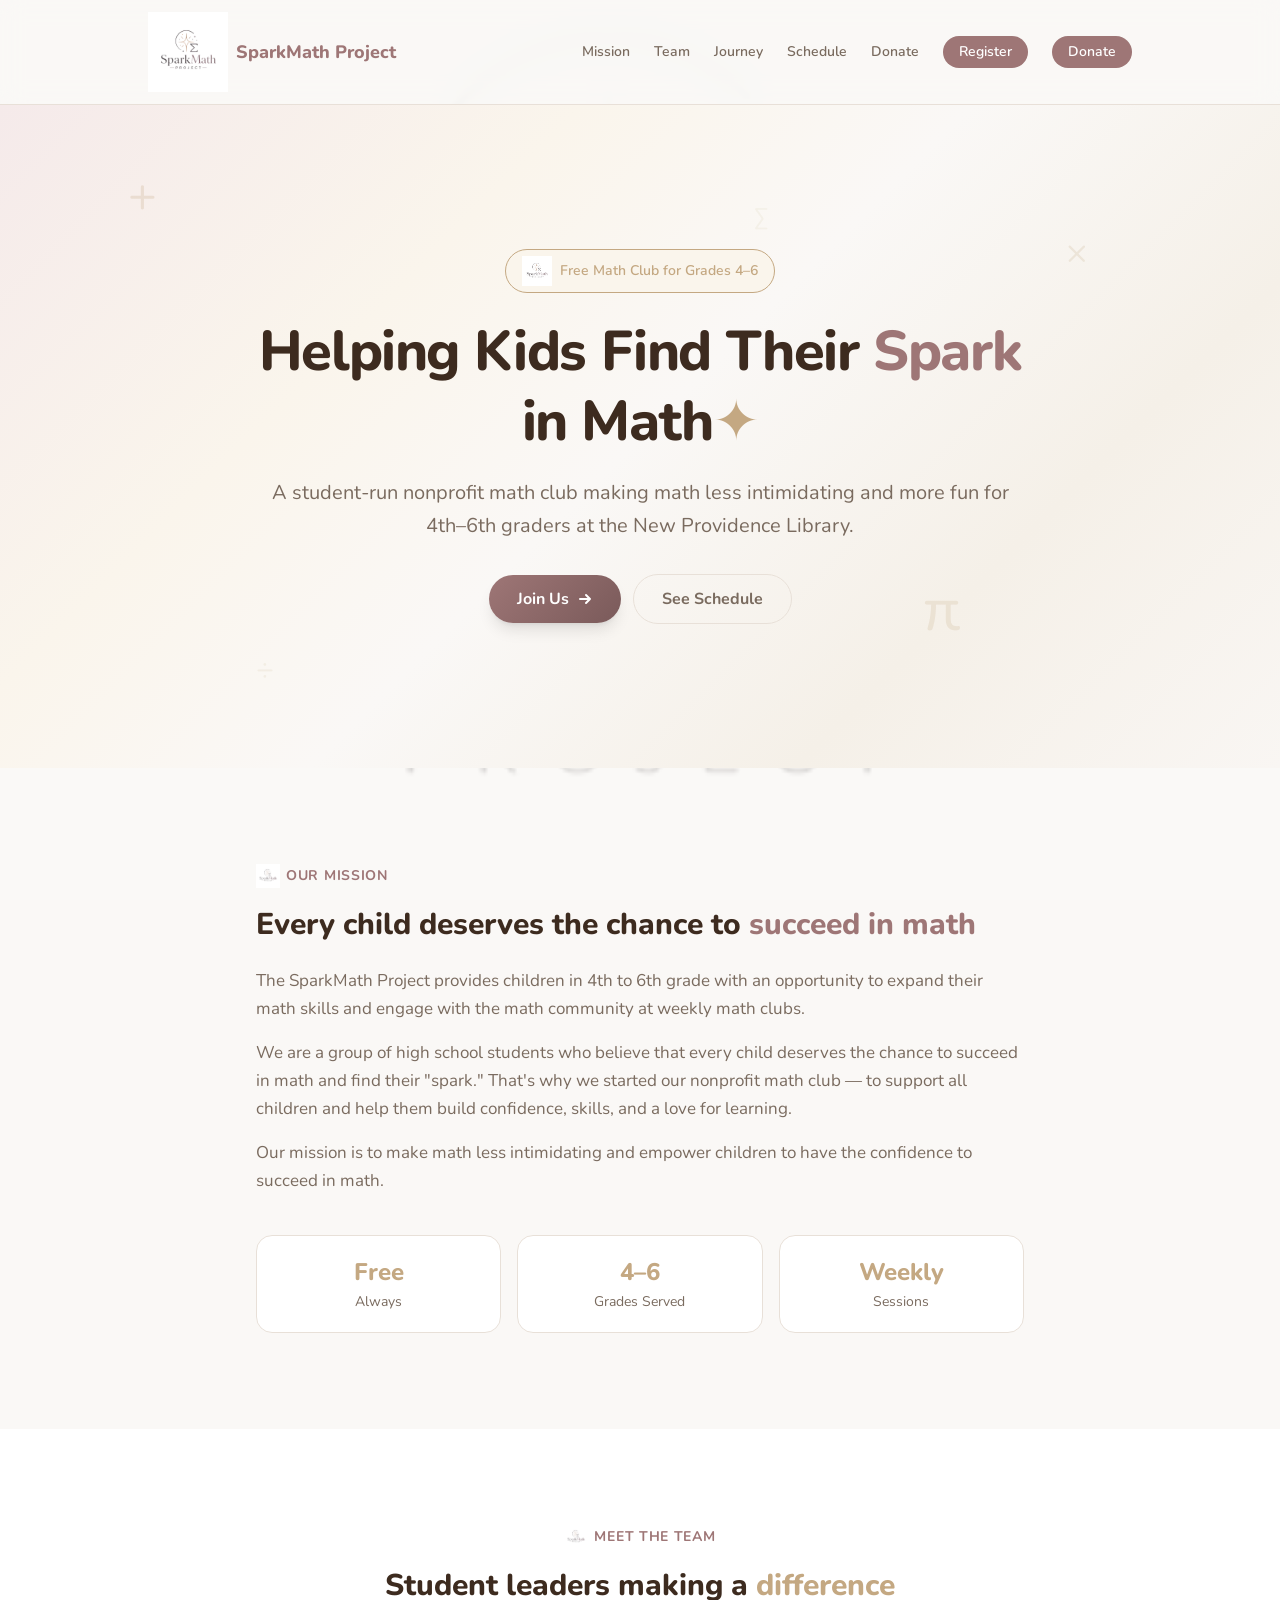
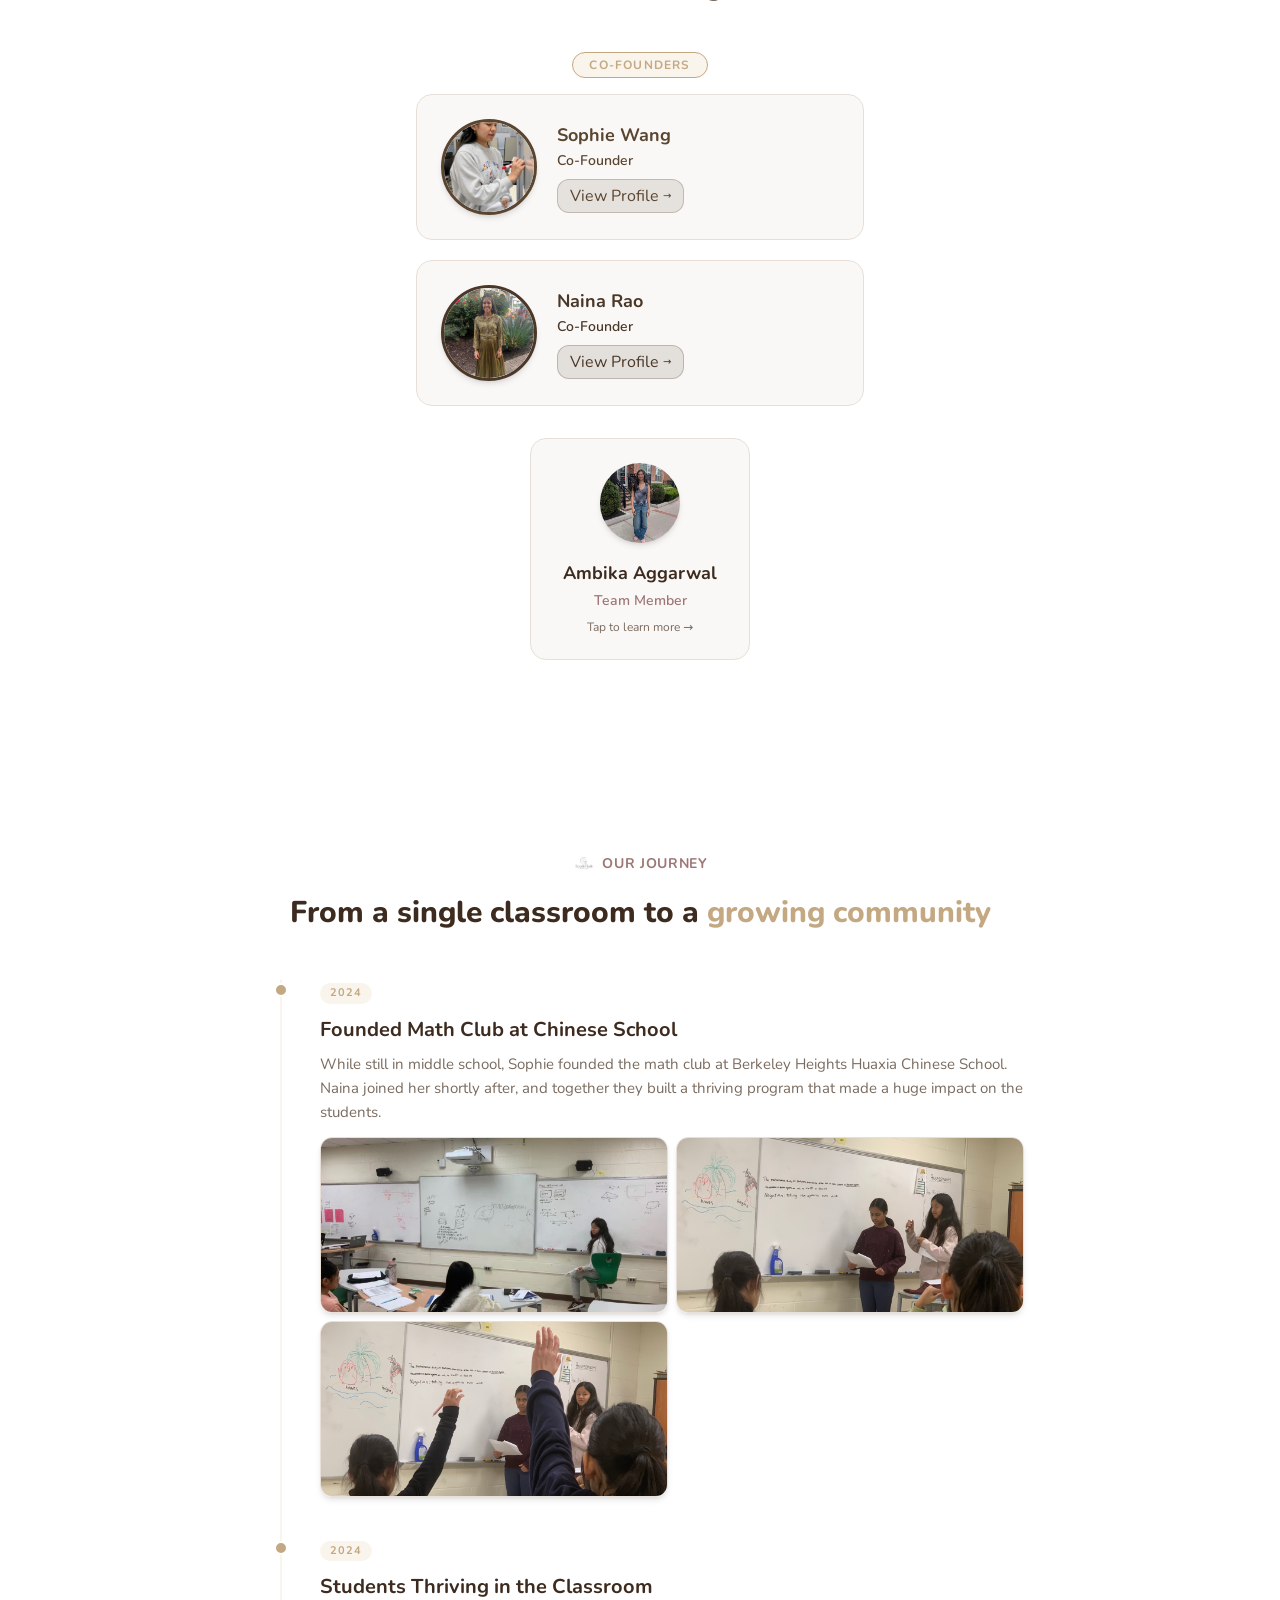
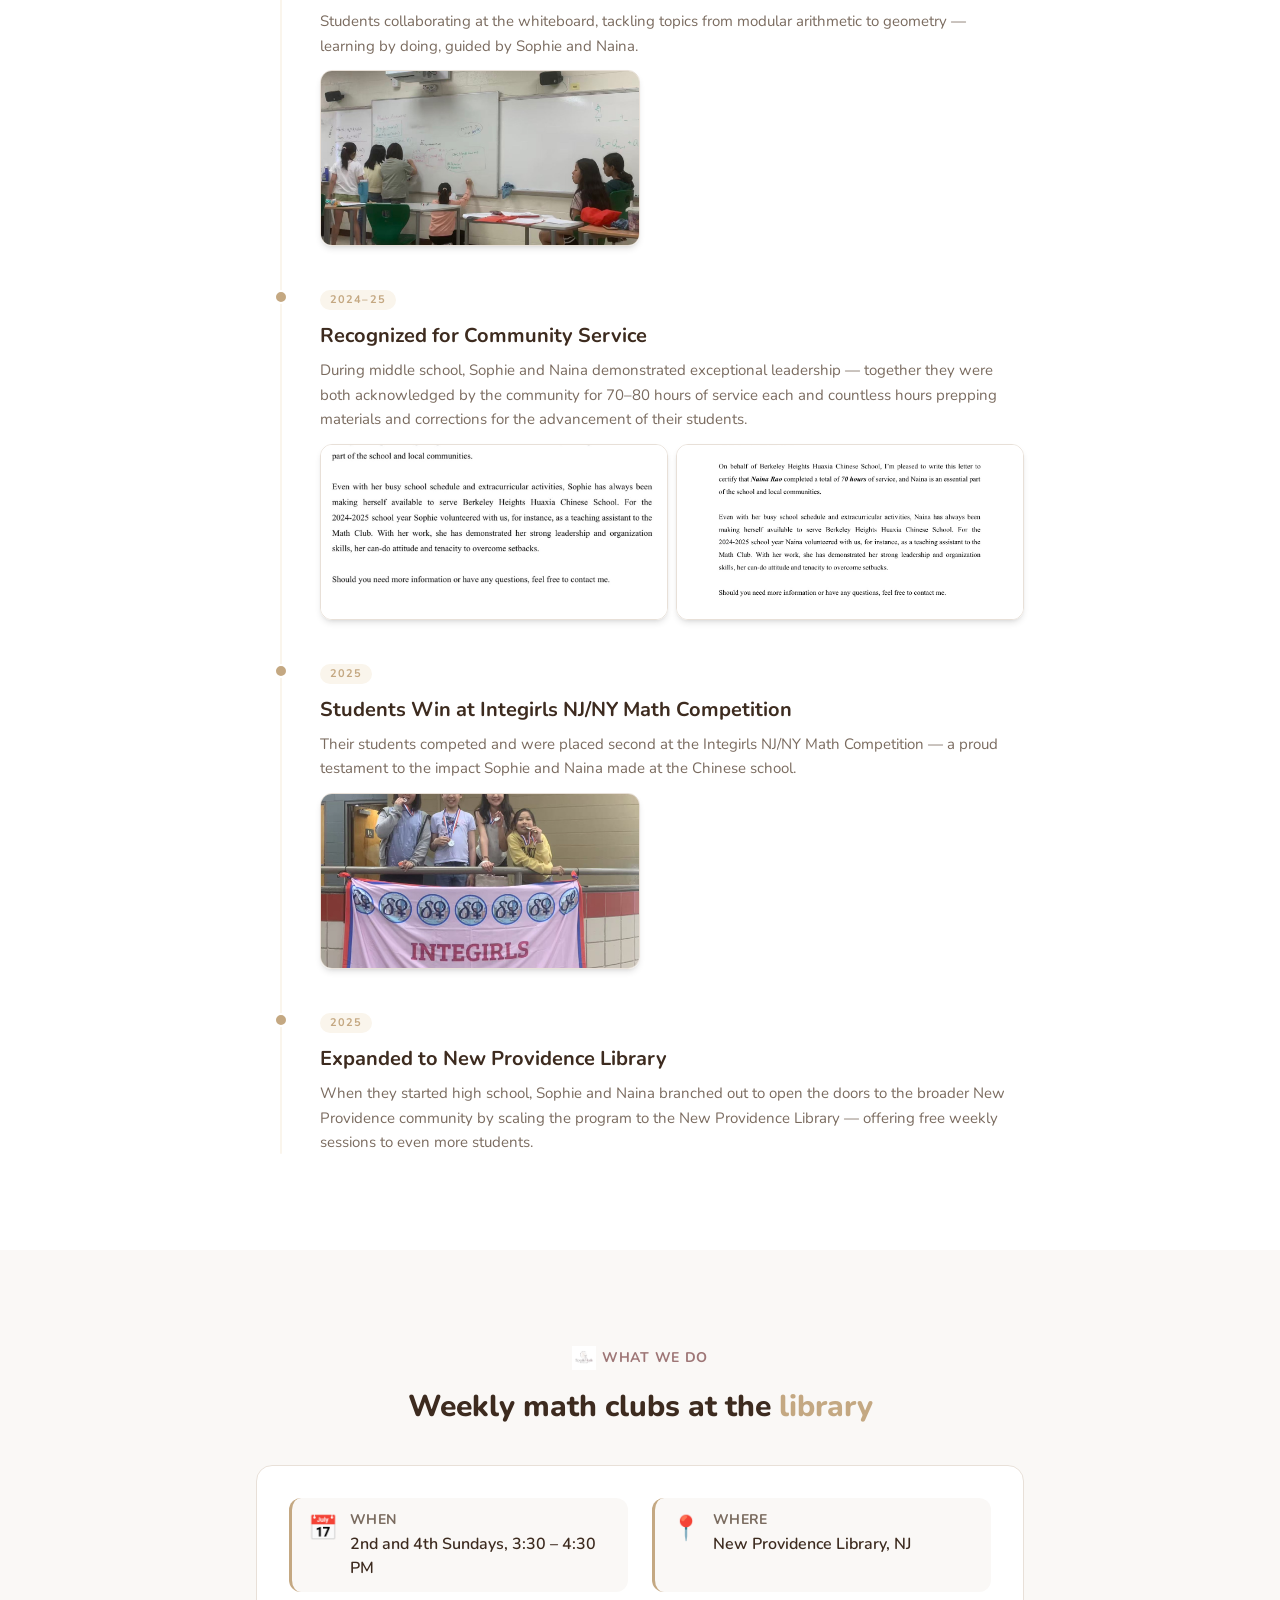
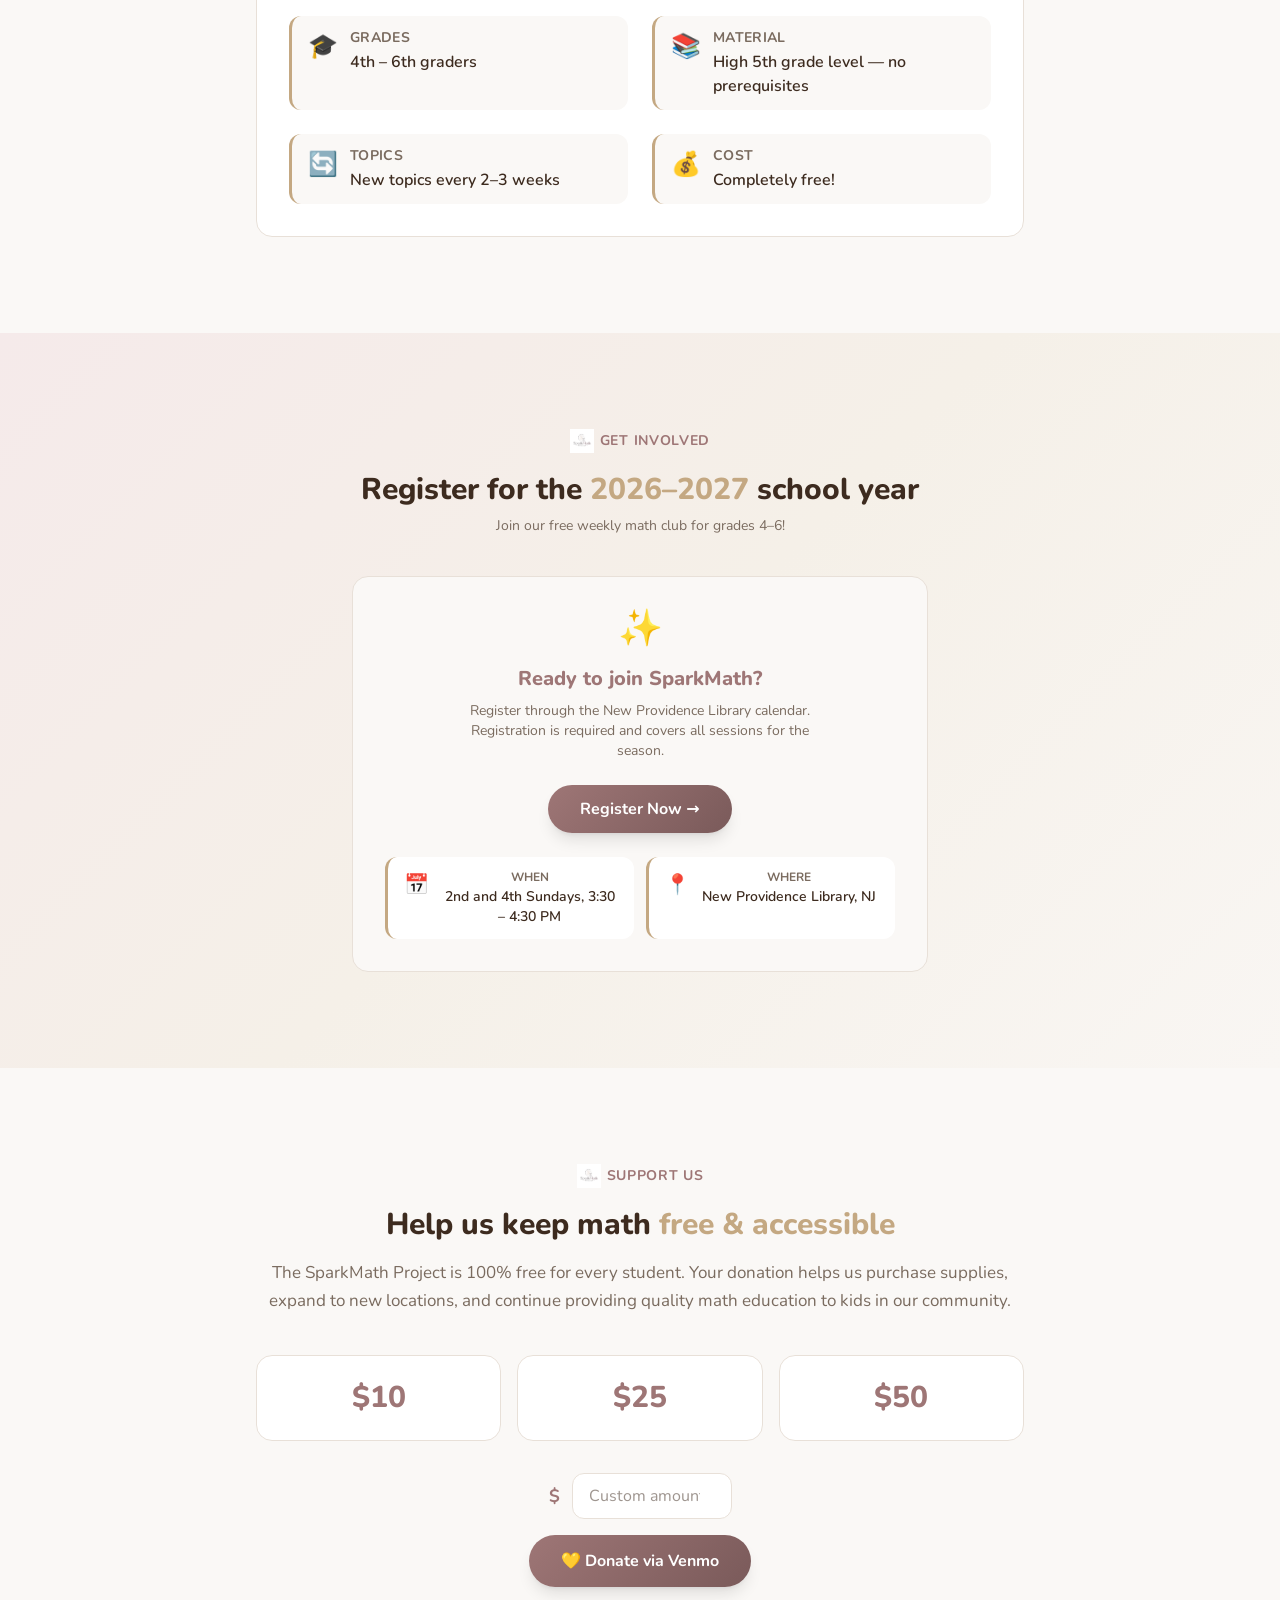
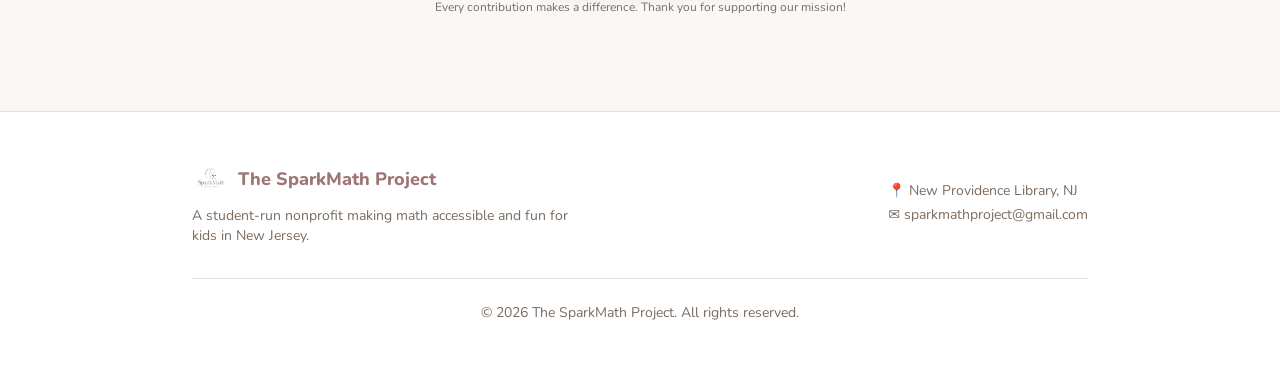
==== index.html @ 6f021503 "Remove chinese-school-classroom.jpg photo" ====
<!doctype html>
<html lang="en">
  <head>
    <meta charset="utf-8" />
    <meta name="viewport" content="width=device-width, initial-scale=1" />
    <meta name="color-scheme" content="light dark" />
    <title>SparkMath Project</title>
    
  <link rel="stylesheet" crossorigin href="./assets/index-d38tg49f.css"><script type="module" crossorigin src="./assets/index-ecbwkzr3.js"></script></head>
  <body>
    <div
      data-generated-space-root=""
      data-generated-space-slug="mathspark-project-website"
    ></div>
    <script>
    (function() {
      function patchSite() {
        // Wait for the donate section to exist (means React has rendered)
        var donateSection = document.getElementById('donate');
        if (!donateSection) return false;

        // 1. Create and insert the registration section before Donate
        var regSection = document.createElement('section');
        regSection.id = 'register';
        regSection.className = 'py-16 sm:py-24 px-5';
        regSection.style.background = 'linear-gradient(135deg, var(--purple-50) 0%, var(--orange-50) 50%, var(--teal-50) 100%)';
        regSection.innerHTML = '' +
          '<div class="max-w-xl mx-auto">' +
            '<div class="text-center mb-10">' +
              '<div class="inline-flex items-center gap-1.5 text-sm font-bold uppercase tracking-wider" style="color:var(--accent)">' +
                '<img src="assets/logo.png" alt="SparkMath logo" width="24" height="24" class="inline-block" style="object-fit:contain" />' +
                ' Get Involved' +
              '</div>' +
              '<h2 class="text-2xl sm:text-3xl font-extrabold mt-3">' +
                'Register for the <span style="color:var(--gold)">2026\u20132027</span> school year' +
              '</h2>' +
              '<p class="text-sm mt-2" style="color:var(--dim)">Join our free weekly math club for grades 4\u20136!</p>' +
            '</div>' +
            '<div class="rounded-2xl p-6 sm:p-8 text-center" style="background:var(--bg);border:1px solid var(--border)">' +
              '<div class="text-4xl mb-4">\u2728</div>' +
              '<h3 class="text-xl font-extrabold" style="color:var(--accent)">Ready to join SparkMath?</h3>' +
              '<p class="text-sm mt-2 mb-6 max-w-sm mx-auto" style="color:var(--dim)">' +
                'Register through the New Providence Library calendar. Registration is required and covers all sessions for the season.' +
              '</p>' +
              '<div class="space-y-3">' +
                '<a href="https://newprovidence.librarycalendar.com/event/teens-teaching-math-club-7201" target="_blank" rel="noopener" ' +
                  'class="inline-flex items-center gap-2 rounded-full px-8 py-3 text-base font-bold text-white shadow-lg transition-transform hover:scale-105" ' +
                  'style="background:linear-gradient(135deg,#9E7676,#7A5A5A)">' +
                  'Register Now \u2192' +
                '</a>' +
              '</div>' +
              '<div class="mt-6 grid sm:grid-cols-2 gap-3 text-left">' +
                '<div class="flex items-start gap-3 rounded-xl px-4 py-3" style="border-left:3px solid var(--gold);background:var(--surface)">' +
                  '<span class="text-xl mt-0.5">\uD83D\uDCC5</span>' +
                  '<div><div class="text-xs font-bold uppercase" style="color:var(--dim)">When</div><div class="text-sm font-semibold mt-0.5">2nd and 4th Sundays, 3:30 \u2013 4:30 PM</div></div>' +
                '</div>' +
                '<div class="flex items-start gap-3 rounded-xl px-4 py-3" style="border-left:3px solid var(--gold);background:var(--surface)">' +
                  '<span class="text-xl mt-0.5">\uD83D\uDCCD</span>' +
                  '<div><div class="text-xs font-bold uppercase" style="color:var(--dim)">Where</div><div class="text-sm font-semibold mt-0.5">New Providence Library, NJ</div></div>' +
                '</div>' +
              '</div>' +
            '</div>' +
          '</div>';
        donateSection.parentNode.insertBefore(regSection, donateSection);

        // 2. Add "Register" link to the nav bar
        var navLinks = document.querySelector('nav .hidden.sm\\:flex');
        if (navLinks) {
          // Find the last donate button and add Register before it
          var links = navLinks.querySelectorAll('a');
          var lastLink = links[links.length - 1];
          var regLink = document.createElement('a');
          regLink.href = '#register';
          regLink.className = 'hover:text-[var(--accent)] transition-colors rounded-full px-4 py-1.5 text-white';
          regLink.style.background = 'var(--accent)';
          regLink.textContent = 'Register';
          navLinks.insertBefore(regLink, lastLink);
        }

        // 3. Fix "New Providence Memorial Library" -> "New Providence Library"
        var walker = document.createTreeWalker(document.body, NodeFilter.SHOW_TEXT);
        while (walker.nextNode()) {
          if (walker.currentNode.nodeValue.indexOf('New Providence Memorial Library') !== -1) {
            walker.currentNode.nodeValue = walker.currentNode.nodeValue.replace(/New Providence Memorial Library/g, 'New Providence Library');
          }
        }

        // 4. Fix contact email in footer
        var footerDivs = document.querySelectorAll('footer div');
        footerDivs.forEach(function(el) {
          if (el.childNodes.length === 1 && el.textContent.indexOf('contact@mathsparkproject.org') !== -1) {
            el.textContent = '\u2709\uFE0F sparkmathproject@gmail.com';
          }
        });

        // 5. Update hero "Support Us" button to "Join Us" linking to register
        var heroLinks = document.querySelectorAll('a[href="#donate"]');
        heroLinks.forEach(function(el) {
          if (el.textContent.trim().indexOf('Support Us') !== -1) {
            el.href = '#register';
            el.innerHTML = 'Join Us <svg width="16" height="16" viewBox="0 0 16 16" fill="none"><path d="M3 8h10M9 4l4 4-4 4" stroke="currentColor" stroke-width="2" stroke-linecap="round" stroke-linejoin="round"/></svg>';
          }
        });

        return true;
      }

      // Poll until React has rendered
      var attempts = 0;
      var timer = setInterval(function() {
        attempts++;
        if (patchSite() || attempts > 60) {
          clearInterval(timer);
        }
      }, 250);
    })();
    </script>
  </body>
</html>
---- assets/index-d38tg49f.css ----
@import "https://fonts.googleapis.com/css2?family=Nunito:wght@400;600;700;800;900&display=swap";/*! tailwindcss v4.0.9 | MIT License | https://tailwindcss.com */@layer theme{:root,:host{--color-white:#fff;--spacing:.25rem;--container-xs:20rem;--container-sm:24rem;--container-md:28rem;--container-xl:36rem;--container-3xl:48rem;--container-4xl:56rem;--container-5xl:64rem;--text-xs:12px;--text-xs--line-height:16px;--text-sm:14px;--text-sm--line-height:20px;--text-base:16px;--text-base--line-height:24px;--text-lg:18px;--text-lg--line-height:28px;--text-xl:20px;--text-xl--line-height:28px;--text-2xl:24px;--text-2xl--line-height:32px;--text-3xl:30px;--text-3xl--line-height:36px;--text-4xl:36px;--text-4xl--line-height:40px;--text-5xl:48px;--text-5xl--line-height:52px;--text-6xl:3.75rem;--text-6xl--line-height:1;--font-weight-semibold:600;--font-weight-bold:700;--font-weight-extrabold:800;--tracking-tight:-.025em;--tracking-wide:.025em;--tracking-wider:.05em;--tracking-widest:.1em;--leading-tight:1.25;--leading-relaxed:1.625;--radius-xl:.75rem;--radius-2xl:1rem;--radius-3xl:1.5rem;--blur-md:12px;--default-transition-duration:.15s;--default-transition-timing-function:cubic-bezier(.4,0,.2,1)}}@layer base{*,:after,:before{box-sizing:border-box;border:0 solid;margin:0;padding:0}::backdrop{box-sizing:border-box;border:0 solid;margin:0;padding:0}::-webkit-file-upload-button{box-sizing:border-box;border:0 solid;margin:0;padding:0}::file-selector-button{box-sizing:border-box;border:0 solid;margin:0;padding:0}html,:host{-webkit-text-size-adjust:100%;tab-size:4;font-feature-settings:initial;font-variation-settings:initial;-webkit-tap-highlight-color:transparent;font-family:ui-sans-serif,system-ui,-apple-system,BlinkMacSystemFont,Segoe UI,Roboto,Noto Sans,Ubuntu,Cantarell,Helvetica Neue,sans-serif,Apple Color Emoji,Segoe UI Emoji,Segoe UI Symbol,Noto Color Emoji;line-height:1.5}hr{color:inherit;border-top-width:1px;height:0}abbr:where([title]){-webkit-text-decoration:underline dotted;text-decoration:underline dotted}h1,h2,h3,h4,h5,h6{font-size:inherit;font-weight:inherit}a{color:inherit;-webkit-text-decoration:inherit;text-decoration:inherit}b,strong{font-weight:bolder}code,kbd,samp,pre{font-feature-settings:initial;font-variation-settings:initial;font-family:ui-monospace,SFMono-Regular,Menlo,Monaco,Consolas,Liberation Mono,Courier New,monospace;font-size:1em}small{font-size:80%}sub,sup{position:relative;vertical-align:baseline;font-size:75%;line-height:0}sub{bottom:-.25em}sup{top:-.5em}table{text-indent:0;border-color:inherit;border-collapse:collapse}:-moz-focusring{outline:auto}progress{vertical-align:baseline}summary{display:list-item}ol,ul,menu{list-style:none}img,svg,video,canvas,audio,iframe,embed,object{display:block;vertical-align:middle}img,video{max-width:100%;height:auto}button,input,select,optgroup,textarea{font:inherit;font-feature-settings:inherit;font-variation-settings:inherit;letter-spacing:inherit;color:inherit;opacity:1;background-color:#0000;border-radius:0}::-webkit-file-upload-button{font:inherit;font-feature-settings:inherit;font-variation-settings:inherit;letter-spacing:inherit;color:inherit;opacity:1;background-color:#0000;border-radius:0}::file-selector-button{font:inherit;font-feature-settings:inherit;font-variation-settings:inherit;letter-spacing:inherit;color:inherit;opacity:1;background-color:#0000;border-radius:0}:where(select:-webkit-any([multiple],[size])) optgroup{font-weight:bolder}:where(select:-moz-any([multiple],[size])) optgroup{font-weight:bolder}:where(select:is([multiple],[size])) optgroup{font-weight:bolder}:where(select:-webkit-any([multiple],[size])) optgroup option{padding-inline-start:20px}:where(select:-moz-any([multiple],[size])) optgroup option{padding-inline-start:20px}:where(select:is([multiple],[size])) optgroup option{padding-inline-start:20px}::-webkit-file-upload-button{margin-inline-end:4px}::file-selector-button{margin-inline-end:4px}::placeholder{opacity:1}@supports ( not (-webkit-appearance: -apple-pay-button)) or (contain-intrinsic-size: 1px){::placeholder{color:color-mix(in oklab,currentcolor 50%,transparent)}}textarea{resize:vertical}::-webkit-search-decoration{-webkit-appearance:none}::-webkit-date-and-time-value{text-align:inherit;min-height:1lh}::-webkit-datetime-edit{display:inline-flex}::-webkit-datetime-edit-fields-wrapper{padding:0}::-webkit-datetime-edit{padding-block-start:0;padding-block-end:0}::-webkit-datetime-edit-year-field{padding-block-start:0;padding-block-end:0}::-webkit-datetime-edit-month-field{padding-block-start:0;padding-block-end:0}::-webkit-datetime-edit-day-field{padding-block-start:0;padding-block-end:0}::-webkit-datetime-edit-hour-field{padding-block-start:0;padding-block-end:0}::-webkit-datetime-edit-minute-field{padding-block-start:0;padding-block-end:0}::-webkit-datetime-edit-second-field{padding-block-start:0;padding-block-end:0}::-webkit-datetime-edit-millisecond-field{padding-block-start:0;padding-block-end:0}::-webkit-datetime-edit-meridiem-field{padding-block-start:0;padding-block-end:0}::-webkit-calendar-picker-indicator{line-height:1}:-moz-ui-invalid{box-shadow:none}button{appearance:button}input:where([type=button],[type=reset],[type=submit]){appearance:button}::-webkit-file-upload-button{appearance:button}::file-selector-button{appearance:button}::-webkit-inner-spin-button{height:auto}::-webkit-outer-spin-button{height:auto}[hidden]:where(:not([hidden=until-found])){display:none!important}}@layer utilities{.visible{visibility:visible}.absolute{position:absolute}.fixed{position:fixed}.relative{position:relative}.static{position:static}.sticky{position:sticky}.inset-0{inset:calc(var(--spacing)*0)}.top-0{top:calc(var(--spacing)*0)}.top-1{top:calc(var(--spacing)*1)}.top-4{top:calc(var(--spacing)*4)}.top-16{top:calc(var(--spacing)*16)}.top-24{top:calc(var(--spacing)*24)}.top-32{top:calc(var(--spacing)*32)}.right-4{right:calc(var(--spacing)*4)}.right-\[15\%\]{right:15%}.right-\[25\%\]{right:25%}.right-\[40\%\]{right:40%}.bottom-0{bottom:calc(var(--spacing)*0)}.bottom-20{bottom:calc(var(--spacing)*20)}.bottom-32{bottom:calc(var(--spacing)*32)}.left-2\.5{left:calc(var(--spacing)*2.5)}.left-4{left:calc(var(--spacing)*4)}.left-\[10\%\]{left:10%}.left-\[20\%\]{left:20%}.-z-10{z-index:calc(10*-1)}.z-10{z-index:10}.z-50{z-index:50}.z-\[100\]{z-index:100}.\!container{width:100%!important}@media (min-width:40rem){.\!container{max-width:40rem!important}}@media (min-width:48rem){.\!container{max-width:48rem!important}}@media (min-width:64rem){.\!container{max-width:64rem!important}}@media (min-width:80rem){.\!container{max-width:80rem!important}}@media (min-width:96rem){.\!container{max-width:96rem!important}}.container{width:100%}@media (min-width:40rem){.container{max-width:40rem}}@media (min-width:48rem){.container{max-width:48rem}}@media (min-width:64rem){.container{max-width:64rem}}@media (min-width:80rem){.container{max-width:80rem}}@media (min-width:96rem){.container{max-width:96rem}}.mx-auto{margin-inline-start:auto;margin-inline-end:auto}.mt-0\.5{margin-top:calc(var(--spacing)*.5)}.mt-1{margin-top:calc(var(--spacing)*1)}.mt-2{margin-top:calc(var(--spacing)*2)}.mt-3{margin-top:calc(var(--spacing)*3)}.mt-4{margin-top:calc(var(--spacing)*4)}.mt-5{margin-top:calc(var(--spacing)*5)}.mt-6{margin-top:calc(var(--spacing)*6)}.mt-8{margin-top:calc(var(--spacing)*8)}.mt-10{margin-top:calc(var(--spacing)*10)}.mb-1\.5{margin-bottom:calc(var(--spacing)*1.5)}.mb-2{margin-bottom:calc(var(--spacing)*2)}.mb-4{margin-bottom:calc(var(--spacing)*4)}.mb-6{margin-bottom:calc(var(--spacing)*6)}.mb-8{margin-bottom:calc(var(--spacing)*8)}.mb-10{margin-bottom:calc(var(--spacing)*10)}.mb-12{margin-bottom:calc(var(--spacing)*12)}.block{display:block}.flex{display:flex}.grid{display:grid}.hidden{display:none}.inline{display:inline}.inline-block{display:inline-block}.inline-flex{display:inline-flex}.table{display:table}.h-3\.5{height:calc(var(--spacing)*3.5)}.h-4{height:calc(var(--spacing)*4)}.h-8{height:calc(var(--spacing)*8)}.h-10{height:calc(var(--spacing)*10)}.h-20{height:calc(var(--spacing)*20)}.h-32{height:calc(var(--spacing)*32)}.h-36{height:calc(var(--spacing)*36)}.max-h-\[85vh\]{max-height:85vh}.min-h-screen{min-height:100vh}.w-0\.5{width:calc(var(--spacing)*.5)}.w-3\.5{width:calc(var(--spacing)*3.5)}.w-4{width:calc(var(--spacing)*4)}.w-8{width:calc(var(--spacing)*8)}.w-10{width:calc(var(--spacing)*10)}.w-20{width:calc(var(--spacing)*20)}.w-32{width:calc(var(--spacing)*32)}.w-40{width:calc(var(--spacing)*40)}.w-full{width:100%}.max-w-3xl{max-width:var(--container-3xl)}.max-w-4xl{max-width:var(--container-4xl)}.max-w-5xl{max-width:var(--container-5xl)}.max-w-\[220px\]{max-width:220px}.max-w-full{max-width:100%}.max-w-md{max-width:var(--container-md)}.max-w-sm{max-width:var(--container-sm)}.max-w-xl{max-width:var(--container-xl)}.max-w-xs{max-width:var(--container-xs)}.min-w-0{min-width:calc(var(--spacing)*0)}.flex-shrink-0,.shrink-0{flex-shrink:0}.transform{transform:var(--tw-rotate-x)var(--tw-rotate-y)var(--tw-rotate-z)var(--tw-skew-x)var(--tw-skew-y)}.cursor-pointer{cursor:pointer}.resize{resize:both}.grid-cols-1{grid-template-columns:repeat(1,minmax(0,1fr))}.grid-cols-2{grid-template-columns:repeat(2,minmax(0,1fr))}.grid-cols-3{grid-template-columns:repeat(3,minmax(0,1fr))}.flex-col{flex-direction:column}.items-center{align-items: center}.items-start{align-items: flex-start}.justify-between{justify-content:space-between}.justify-center{justify-content:center}.gap-1{gap:calc(var(--spacing)*1)}.gap-1\.5{gap:calc(var(--spacing)*1.5)}.gap-2{gap:calc(var(--spacing)*2)}.gap-3{gap:calc(var(--spacing)*3)}.gap-4{gap:calc(var(--spacing)*4)}.gap-6{gap:calc(var(--spacing)*6)}:where(.space-y-1>:not(:last-child)){--tw-space-y-reverse:0;margin-block-start:calc(calc(var(--spacing)*1)*var(--tw-space-y-reverse));margin-block-end:calc(calc(var(--spacing)*1)*calc(1 - var(--tw-space-y-reverse)))}:where(.space-y-2>:not(:last-child)){--tw-space-y-reverse:0;margin-block-start:calc(calc(var(--spacing)*2)*var(--tw-space-y-reverse));margin-block-end:calc(calc(var(--spacing)*2)*calc(1 - var(--tw-space-y-reverse)))}:where(.space-y-3>:not(:last-child)){--tw-space-y-reverse:0;margin-block-start:calc(calc(var(--spacing)*3)*var(--tw-space-y-reverse));margin-block-end:calc(calc(var(--spacing)*3)*calc(1 - var(--tw-space-y-reverse)))}:where(.space-y-4>:not(:last-child)){--tw-space-y-reverse:0;margin-block-start:calc(calc(var(--spacing)*4)*var(--tw-space-y-reverse));margin-block-end:calc(calc(var(--spacing)*4)*calc(1 - var(--tw-space-y-reverse)))}:where(.space-y-5>:not(:last-child)){--tw-space-y-reverse:0;margin-block-start:calc(calc(var(--spacing)*5)*var(--tw-space-y-reverse));margin-block-end:calc(calc(var(--spacing)*5)*calc(1 - var(--tw-space-y-reverse)))}:where(.space-y-8>:not(:last-child)){--tw-space-y-reverse:0;margin-block-start:calc(calc(var(--spacing)*8)*var(--tw-space-y-reverse));margin-block-end:calc(calc(var(--spacing)*8)*calc(1 - var(--tw-space-y-reverse)))}.overflow-hidden{overflow:hidden}.overflow-y-auto{overflow-y:auto}.rounded-2xl{border-radius:var(--radius-2xl)}.rounded-3xl{border-radius:var(--radius-3xl)}.rounded-full{border-radius:3.40282e38px}.rounded-xl{border-radius:var(--radius-xl)}.border{border-style:var(--tw-border-style);border-width:1px}.border-2{border-style:var(--tw-border-style);border-width:2px}.border-t{border-top-style:var(--tw-border-style);border-top-width:1px}.border-b{border-bottom-style:var(--tw-border-style);border-bottom-width:1px}.border-\[var\(--border\)\]{border-color:var(--border)}.object-cover{object-fit:cover}.p-4{padding:calc(var(--spacing)*4)}.p-5{padding:calc(var(--spacing)*5)}.p-6{padding:calc(var(--spacing)*6)}.p-8{padding:calc(var(--spacing)*8)}.px-2\.5{padding-inline:calc(var(--spacing)*2.5)}.px-3{padding-inline:calc(var(--spacing)*3)}.px-4{padding-inline:calc(var(--spacing)*4)}.px-5{padding-inline:calc(var(--spacing)*5)}.px-6{padding-inline:calc(var(--spacing)*6)}.px-7{padding-inline:calc(var(--spacing)*7)}.px-8{padding-inline:calc(var(--spacing)*8)}.py-0\.5{padding-block:calc(var(--spacing)*.5)}.py-1{padding-block:calc(var(--spacing)*1)}.py-1\.5{padding-block:calc(var(--spacing)*1.5)}.py-2\.5{padding-block:calc(var(--spacing)*2.5)}.py-3{padding-block:calc(var(--spacing)*3)}.py-3\.5{padding-block:calc(var(--spacing)*3.5)}.py-5{padding-block:calc(var(--spacing)*5)}.py-12{padding-block:calc(var(--spacing)*12)}.py-16{padding-block:calc(var(--spacing)*16)}.py-20{padding-block:calc(var(--spacing)*20)}.pt-6{padding-top:calc(var(--spacing)*6)}.pl-12{padding-left:calc(var(--spacing)*12)}.text-center{text-align:center}.text-2xl{font-size:var(--text-2xl);line-height:var(--tw-leading,var(--text-2xl--line-height))}.text-3xl{font-size:var(--text-3xl);line-height:var(--tw-leading,var(--text-3xl--line-height))}.text-4xl{font-size:var(--text-4xl);line-height:var(--tw-leading,var(--text-4xl--line-height))}.text-5xl{font-size:var(--text-5xl);line-height:var(--tw-leading,var(--text-5xl--line-height))}.text-6xl{font-size:var(--text-6xl);line-height:var(--tw-leading,var(--text-6xl--line-height))}.text-base{font-size:var(--text-base);line-height:var(--tw-leading,var(--text-base--line-height))}.text-lg{font-size:var(--text-lg);line-height:var(--tw-leading,var(--text-lg--line-height))}.text-sm{font-size:var(--text-sm);line-height:var(--tw-leading,var(--text-sm--line-height))}.text-xl{font-size:var(--text-xl);line-height:var(--tw-leading,var(--text-xl--line-height))}.text-xs{font-size:var(--text-xs);line-height:var(--tw-leading,var(--text-xs--line-height))}.text-\[10px\]{font-size:10px}.text-\[11px\]{font-size:11px}.text-\[15px\]{font-size:15px}.text-\[17px\]{font-size:17px}.leading-7{--tw-leading:calc(var(--spacing)*7);line-height:calc(var(--spacing)*7)}.leading-relaxed{--tw-leading:var(--leading-relaxed);line-height:var(--leading-relaxed)}.leading-tight{--tw-leading:var(--leading-tight);line-height:var(--leading-tight)}.font-bold{--tw-font-weight:var(--font-weight-bold);font-weight:var(--font-weight-bold)}.font-extrabold{--tw-font-weight:var(--font-weight-extrabold);font-weight:var(--font-weight-extrabold)}.font-semibold{--tw-font-weight:var(--font-weight-semibold);font-weight:var(--font-weight-semibold)}.tracking-tight{--tw-tracking:var(--tracking-tight);letter-spacing:var(--tracking-tight)}.tracking-wide{--tw-tracking:var(--tracking-wide);letter-spacing:var(--tracking-wide)}.tracking-wider{--tw-tracking:var(--tracking-wider);letter-spacing:var(--tracking-wider)}.tracking-widest{--tw-tracking:var(--tracking-widest);letter-spacing:var(--tracking-widest)}.text-white{color:var(--color-white)}.lowercase{text-transform:lowercase}.uppercase{text-transform:uppercase}.no-underline{text-decoration-line:none}.accent-\[\#9E7676\]{accent-color:#9e7676}.opacity-15{opacity:.15}.opacity-20{opacity:.2}.opacity-25{opacity:.25}.shadow-2xl{--tw-shadow:0 25px 50px -12px var(--tw-shadow-color,#00000040);box-shadow:var(--tw-inset-shadow),var(--tw-inset-ring-shadow),var(--tw-ring-offset-shadow),var(--tw-ring-shadow),var(--tw-shadow)}.shadow-lg{--tw-shadow:0 10px 15px -3px var(--tw-shadow-color,#0000001a),0 4px 6px -4px var(--tw-shadow-color,#0000001a);box-shadow:var(--tw-inset-shadow),var(--tw-inset-ring-shadow),var(--tw-ring-offset-shadow),var(--tw-ring-shadow),var(--tw-shadow)}.shadow-md{--tw-shadow:0 4px 6px -1px var(--tw-shadow-color,#0000001a),0 2px 4px -2px var(--tw-shadow-color,#0000001a);box-shadow:var(--tw-inset-shadow),var(--tw-inset-ring-shadow),var(--tw-ring-offset-shadow),var(--tw-ring-shadow),var(--tw-shadow)}.outline{outline-style:var(--tw-outline-style);outline-width:1px}.blur{--tw-blur:blur(8px);filter:var(--tw-blur,)var(--tw-brightness,)var(--tw-contrast,)var(--tw-grayscale,)var(--tw-hue-rotate,)var(--tw-invert,)var(--tw-saturate,)var(--tw-sepia,)var(--tw-drop-shadow,)}.filter{filter:var(--tw-blur,)var(--tw-brightness,)var(--tw-contrast,)var(--tw-grayscale,)var(--tw-hue-rotate,)var(--tw-invert,)var(--tw-saturate,)var(--tw-sepia,)var(--tw-drop-shadow,)}.backdrop-blur-md{--tw-backdrop-blur:blur(var(--blur-md));-webkit-backdrop-filter:var(--tw-backdrop-blur,)var(--tw-backdrop-brightness,)var(--tw-backdrop-contrast,)var(--tw-backdrop-grayscale,)var(--tw-backdrop-hue-rotate,)var(--tw-backdrop-invert,)var(--tw-backdrop-opacity,)var(--tw-backdrop-saturate,)var(--tw-backdrop-sepia,);backdrop-filter:var(--tw-backdrop-blur,)var(--tw-backdrop-brightness,)var(--tw-backdrop-contrast,)var(--tw-backdrop-grayscale,)var(--tw-backdrop-hue-rotate,)var(--tw-backdrop-invert,)var(--tw-backdrop-opacity,)var(--tw-backdrop-saturate,)var(--tw-backdrop-sepia,)}.transition{transition-property:color,background-color,border-color,outline-color,text-decoration-color,fill,stroke,--tw-gradient-from,--tw-gradient-via,--tw-gradient-to,opacity,box-shadow,transform,translate,scale,rotate,filter,-webkit-backdrop-filter,backdrop-filter;transition-timing-function:var(--tw-ease,var(--default-transition-timing-function));transition-duration:var(--tw-duration,var(--default-transition-duration))}.transition-all{transition-property:all;transition-timing-function:var(--tw-ease,var(--default-transition-timing-function));transition-duration:var(--tw-duration,var(--default-transition-duration))}.transition-colors{transition-property:color,background-color,border-color,outline-color,text-decoration-color,fill,stroke,--tw-gradient-from,--tw-gradient-via,--tw-gradient-to;transition-timing-function:var(--tw-ease,var(--default-transition-timing-function));transition-duration:var(--tw-duration,var(--default-transition-duration))}.transition-transform{transition-property:transform,translate,scale,rotate;transition-timing-function:var(--tw-ease,var(--default-transition-timing-function));transition-duration:var(--tw-duration,var(--default-transition-duration))}.delay-100{transition-delay:.1s}.delay-200{transition-delay:.2s}.delay-300{transition-delay:.3s}.outline-none{--tw-outline-style:none;outline-style:none}@media (hover:hover){.hover\:scale-105:hover{--tw-scale-x:105%;--tw-scale-y:105%;--tw-scale-z:105%;scale:var(--tw-scale-x)var(--tw-scale-y)}}@media (hover:hover){.hover\:scale-\[1\.02\]:hover{scale:1.02}}@media (hover:hover){.hover\:scale-\[1\.03\]:hover{scale:1.03}}@media (hover:hover){.hover\:border-\[var\(--gold\)\]:hover{border-color:var(--gold)}}@media (hover:hover){.hover\:text-\[var\(--accent\)\]:hover{color:var(--accent)}}@media (hover:hover){.hover\:text-\[var\(--gold\)\]:hover{color:var(--gold)}}@media (hover:hover){.hover\:shadow-lg:hover{--tw-shadow:0 10px 15px -3px var(--tw-shadow-color,#0000001a),0 4px 6px -4px var(--tw-shadow-color,#0000001a);box-shadow:var(--tw-inset-shadow),var(--tw-inset-ring-shadow),var(--tw-ring-offset-shadow),var(--tw-ring-shadow),var(--tw-shadow)}}.focus\:ring-2:focus{--tw-ring-shadow:var(--tw-ring-inset,)0 0 0 calc(2px + var(--tw-ring-offset-width))var(--tw-ring-color,currentColor);box-shadow:var(--tw-inset-shadow),var(--tw-inset-ring-shadow),var(--tw-ring-offset-shadow),var(--tw-ring-shadow),var(--tw-shadow)}.disabled\:opacity-60:disabled{opacity:.6}@media (hover:hover){.disabled\:hover\:scale-100:disabled:hover{--tw-scale-x:100%;--tw-scale-y:100%;--tw-scale-z:100%;scale:var(--tw-scale-x)var(--tw-scale-y)}}@media (min-width:40rem){.sm\:left-4\.5{left:calc(var(--spacing)*4.5)}}@media (min-width:40rem){.sm\:left-6{left:calc(var(--spacing)*6)}}@media (min-width:40rem){.sm\:flex{display:flex}}@media (min-width:40rem){.sm\:h-24{height:calc(var(--spacing)*24)}}@media (min-width:40rem){.sm\:h-44{height:calc(var(--spacing)*44)}}@media (min-width:40rem){.sm\:w-24{width:calc(var(--spacing)*24)}}@media (min-width:40rem){.sm\:grid-cols-2{grid-template-columns:repeat(2,minmax(0,1fr))}}@media (min-width:40rem){.sm\:grid-cols-3{grid-template-columns:repeat(3,minmax(0,1fr))}}@media (min-width:40rem){.sm\:flex-row{flex-direction:row}}@media (min-width:40rem){.sm\:items-center{align-items: center}}@media (min-width:40rem){.sm\:gap-5{gap:calc(var(--spacing)*5)}}@media (min-width:40rem){.sm\:gap-6{gap:calc(var(--spacing)*6)}}@media (min-width:40rem){:where(.sm\:space-y-10>:not(:last-child)){--tw-space-y-reverse:0;margin-block-start:calc(calc(var(--spacing)*10)*var(--tw-space-y-reverse));margin-block-end:calc(calc(var(--spacing)*10)*calc(1 - var(--tw-space-y-reverse)))}}@media (min-width:40rem){.sm\:p-6{padding:calc(var(--spacing)*6)}}@media (min-width:40rem){.sm\:p-8{padding:calc(var(--spacing)*8)}}@media (min-width:40rem){.sm\:py-24{padding-block:calc(var(--spacing)*24)}}@media (min-width:40rem){.sm\:py-28{padding-block:calc(var(--spacing)*28)}}@media (min-width:40rem){.sm\:pl-16{padding-left:calc(var(--spacing)*16)}}@media (min-width:40rem){.sm\:text-2xl{font-size:var(--text-2xl);line-height:var(--tw-leading,var(--text-2xl--line-height))}}@media (min-width:40rem){.sm\:text-3xl{font-size:var(--text-3xl);line-height:var(--tw-leading,var(--text-3xl--line-height))}}@media (min-width:40rem){.sm\:text-5xl{font-size:var(--text-5xl);line-height:var(--tw-leading,var(--text-5xl--line-height))}}@media (min-width:40rem){.sm\:text-lg{font-size:var(--text-lg);line-height:var(--tw-leading,var(--text-lg--line-height))}}@media (min-width:40rem){.sm\:text-sm{font-size:var(--text-sm);line-height:var(--tw-leading,var(--text-sm--line-height))}}@media (min-width:40rem){.sm\:text-xl{font-size:var(--text-xl);line-height:var(--tw-leading,var(--text-xl--line-height))}}@media (min-width:40rem){.sm\:text-\[15px\]{font-size:15px}}@media (min-width:48rem){.md\:py-36{padding-block:calc(var(--spacing)*36)}}@media (min-width:48rem){.md\:text-\[56px\]{font-size:56px}}}:root{--buncss-light:initial;--buncss-dark: ;color-scheme:light dark;--bg:#faf8f6;--surface:#fff;--text:#3d2b1f;--dim:#7a6b5f;--accent:#9e7676;--accent-light:#c4a4a4;--gold:#c4a882;--gold-light:#d4c9a8;--orange:#c4a882;--teal:#4a3728;--border:#e8e0d8;--radius:12px;--purple-50:#f5eaea;--purple-100:#ebd8d8;--gold-50:#faf5ec;--orange-50:#f5f0e8;--teal-50:#f9f6f3}@media (prefers-color-scheme:dark){:root{--buncss-light: ;--buncss-dark:initial;--bg:#1a1410;--surface:#2a211a;--text:#f5eaea;--dim:#b0a498;--accent:#c4a4a4;--accent-light:#d4baba;--gold:#d4be9a;--gold-light:#e0d0b0;--orange:#d4be9a;--teal:#c4a882;--border:#3d2b1f;--purple-50:#2a211a;--purple-100:#3a2e24;--gold-50:#2a2418;--orange-50:#1a1510;--teal-50:#1a1712}}html{scroll-behavior:smooth}html,body{background:var(--bg);color:var(--text);margin:0;padding:0;font-family:Nunito,system-ui,-apple-system,BlinkMacSystemFont,Segoe UI,Roboto,Noto Sans,Ubuntu,Cantarell,Helvetica Neue,sans-serif}input,button{font:inherit;color:inherit;background:var(--surface);border:1px solid var(--border);border-radius:var(--radius)}button{cursor:pointer}button:disabled{opacity:.5;cursor:not-allowed}@keyframes float{0%,to{transform:translateY(0)rotate(0)}50%{transform:translateY(-12px)rotate(5deg)}}@keyframes float-slow{0%,to{transform:translateY(0)rotate(0)}50%{transform:translateY(-8px)rotate(-3deg)}}@keyframes sparkle{0%,to{opacity:.3;transform:scale(.8)}50%{opacity:1;transform:scale(1.2)}}@keyframes fade-up{0%{opacity:0;transform:translateY(24px)}to{opacity:1;transform:translateY(0)}}.animate-float{animation:float 6s ease-in-out infinite}.animate-float-slow{animation:float-slow 8s ease-in-out infinite}.animate-sparkle{animation:sparkle 3s ease-in-out infinite}.animate-fade-up{animation:fade-up .6s ease-out both}.delay-100{animation-delay:.1s}.delay-200{animation-delay:.2s}.delay-300{animation-delay:.3s}.delay-400{animation-delay:.4s}@property --tw-rotate-x{syntax:"*";inherits:false;initial-value:rotateX(0)}@property --tw-rotate-y{syntax:"*";inherits:false;initial-value:rotateY(0)}@property --tw-rotate-z{syntax:"*";inherits:false;initial-value:rotateZ(0)}@property --tw-skew-x{syntax:"*";inherits:false;initial-value:skewX(0)}@property --tw-skew-y{syntax:"*";inherits:false;initial-value:skewY(0)}@property --tw-space-y-reverse{syntax:"*";inherits:false;initial-value:0}@property --tw-border-style{syntax:"*";inherits:false;initial-value:solid}@property --tw-leading{syntax:"*";inherits:false}@property --tw-font-weight{syntax:"*";inherits:false}@property --tw-tracking{syntax:"*";inherits:false}@property --tw-shadow{syntax:"*";inherits:false;initial-value:0 0 #0000}@property --tw-shadow-color{syntax:"*";inherits:false}@property --tw-inset-shadow{syntax:"*";inherits:false;initial-value:0 0 #0000}@property --tw-inset-shadow-color{syntax:"*";inherits:false}@property --tw-ring-color{syntax:"*";inherits:false}@property --tw-ring-shadow{syntax:"*";inherits:false;initial-value:0 0 #0000}@property --tw-inset-ring-color{syntax:"*";inherits:false}@property --tw-inset-ring-shadow{syntax:"*";inherits:false;initial-value:0 0 #0000}@property --tw-ring-inset{syntax:"*";inherits:false}@property --tw-ring-offset-width{syntax:"<length>";inherits:false;initial-value:0}@property --tw-ring-offset-color{syntax:"*";inherits:false;initial-value:#fff}@property --tw-ring-offset-shadow{syntax:"*";inherits:false;initial-value:0 0 #0000}@property --tw-outline-style{syntax:"*";inherits:false;initial-value:solid}@property --tw-blur{syntax:"*";inherits:false}@property --tw-brightness{syntax:"*";inherits:false}@property --tw-contrast{syntax:"*";inherits:false}@property --tw-grayscale{syntax:"*";inherits:false}@property --tw-hue-rotate{syntax:"*";inherits:false}@property --tw-invert{syntax:"*";inherits:false}@property --tw-opacity{syntax:"*";inherits:false}@property --tw-saturate{syntax:"*";inherits:false}@property --tw-sepia{syntax:"*";inherits:false}@property --tw-drop-shadow{syntax:"*";inherits:false}@property --tw-backdrop-blur{syntax:"*";inherits:false}@property --tw-backdrop-brightness{syntax:"*";inherits:false}@property --tw-backdrop-contrast{syntax:"*";inherits:false}@property --tw-backdrop-grayscale{syntax:"*";inherits:false}@property --tw-backdrop-hue-rotate{syntax:"*";inherits:false}@property --tw-backdrop-invert{syntax:"*";inherits:false}@property --tw-backdrop-opacity{syntax:"*";inherits:false}@property --tw-backdrop-saturate{syntax:"*";inherits:false}@property --tw-backdrop-sepia{syntax:"*";inherits:false}@property --tw-scale-x{syntax:"*";inherits:false;initial-value:1}@property --tw-scale-y{syntax:"*";inherits:false;initial-value:1}@property --tw-scale-z{syntax:"*";inherits:false;initial-value:1}
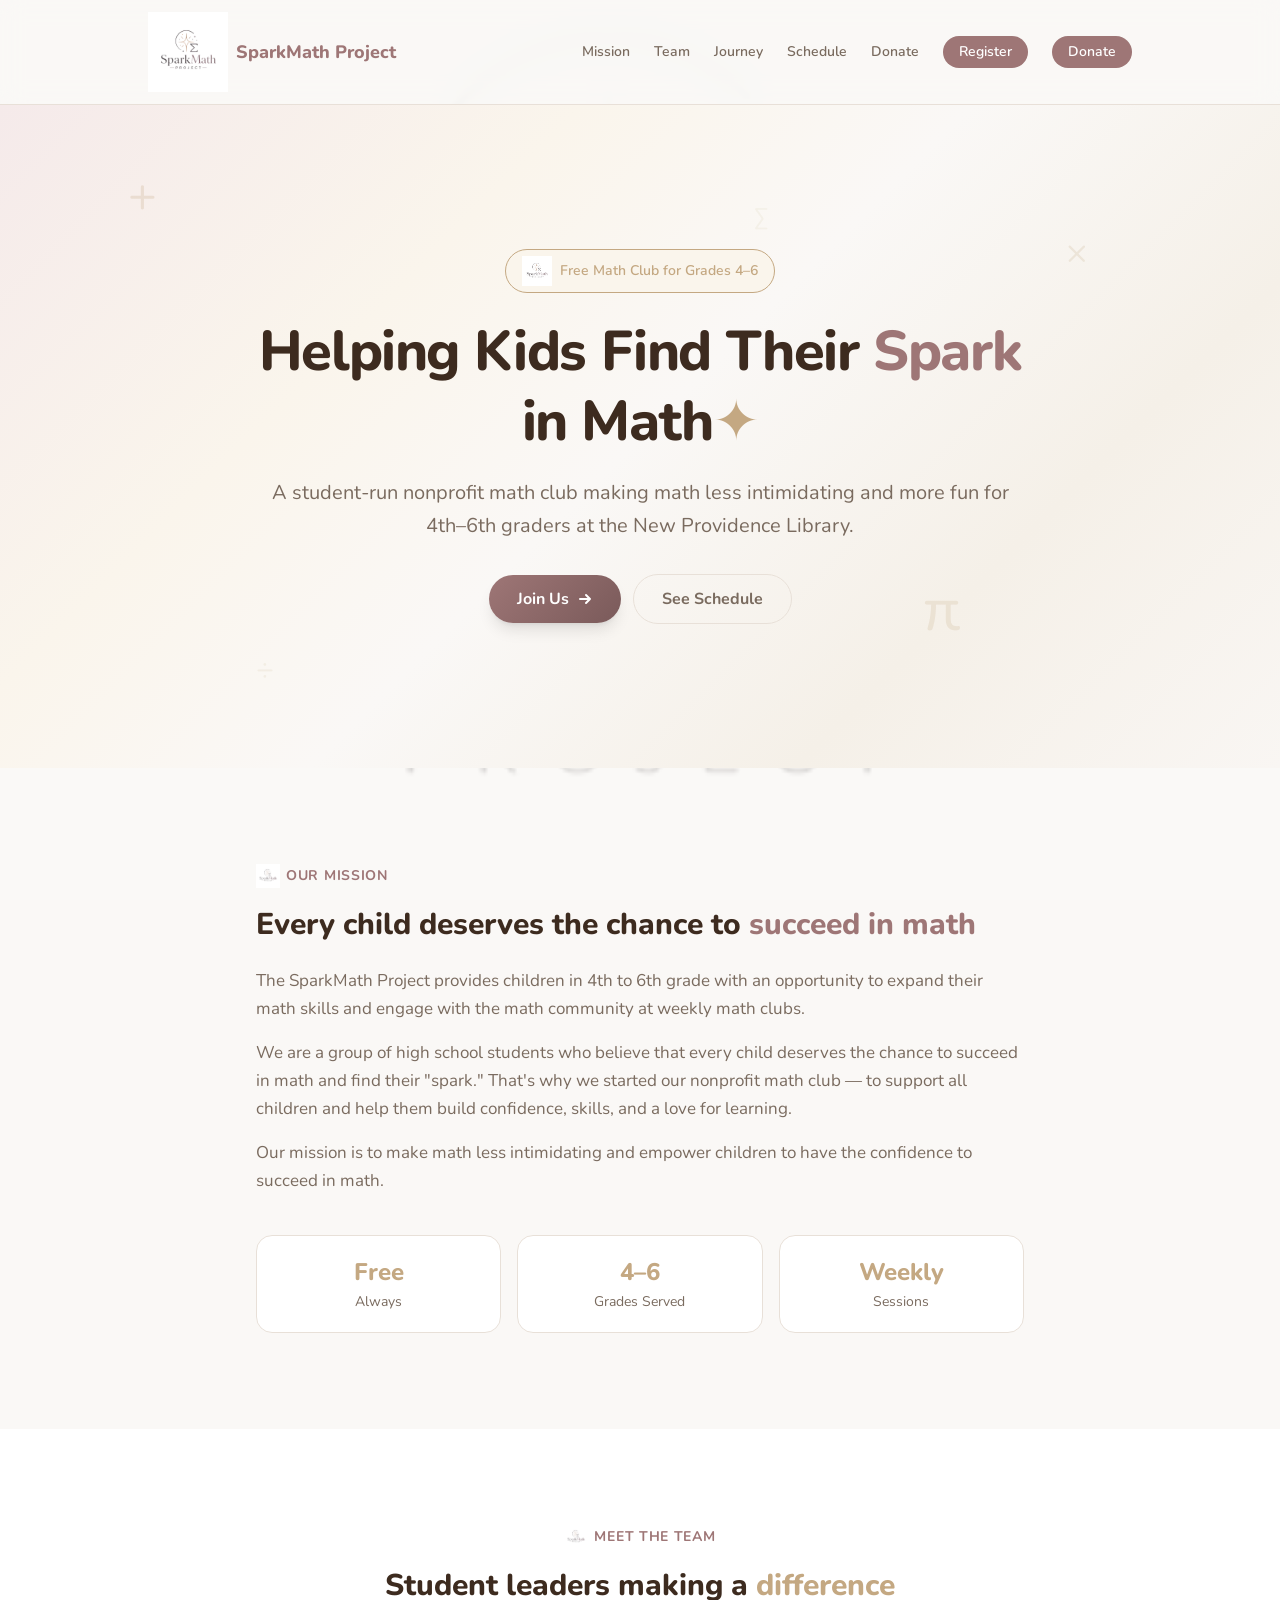
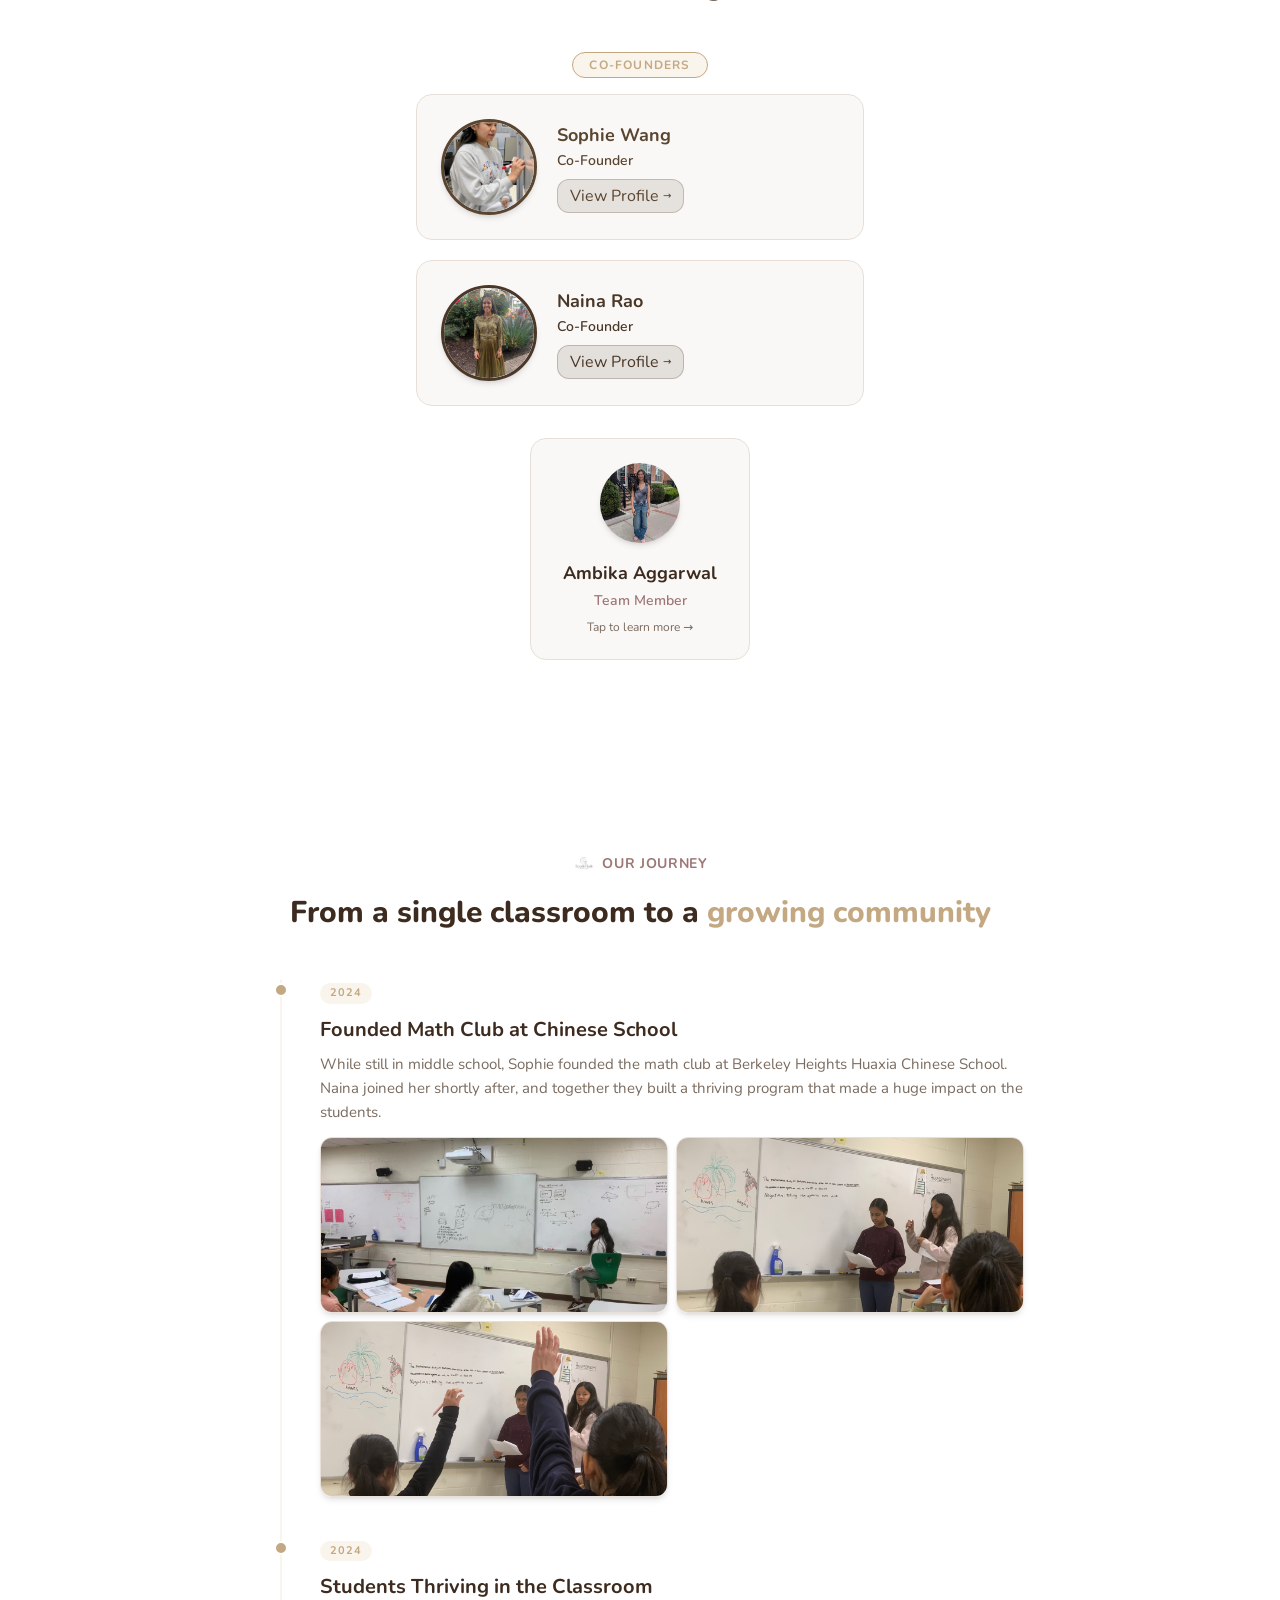
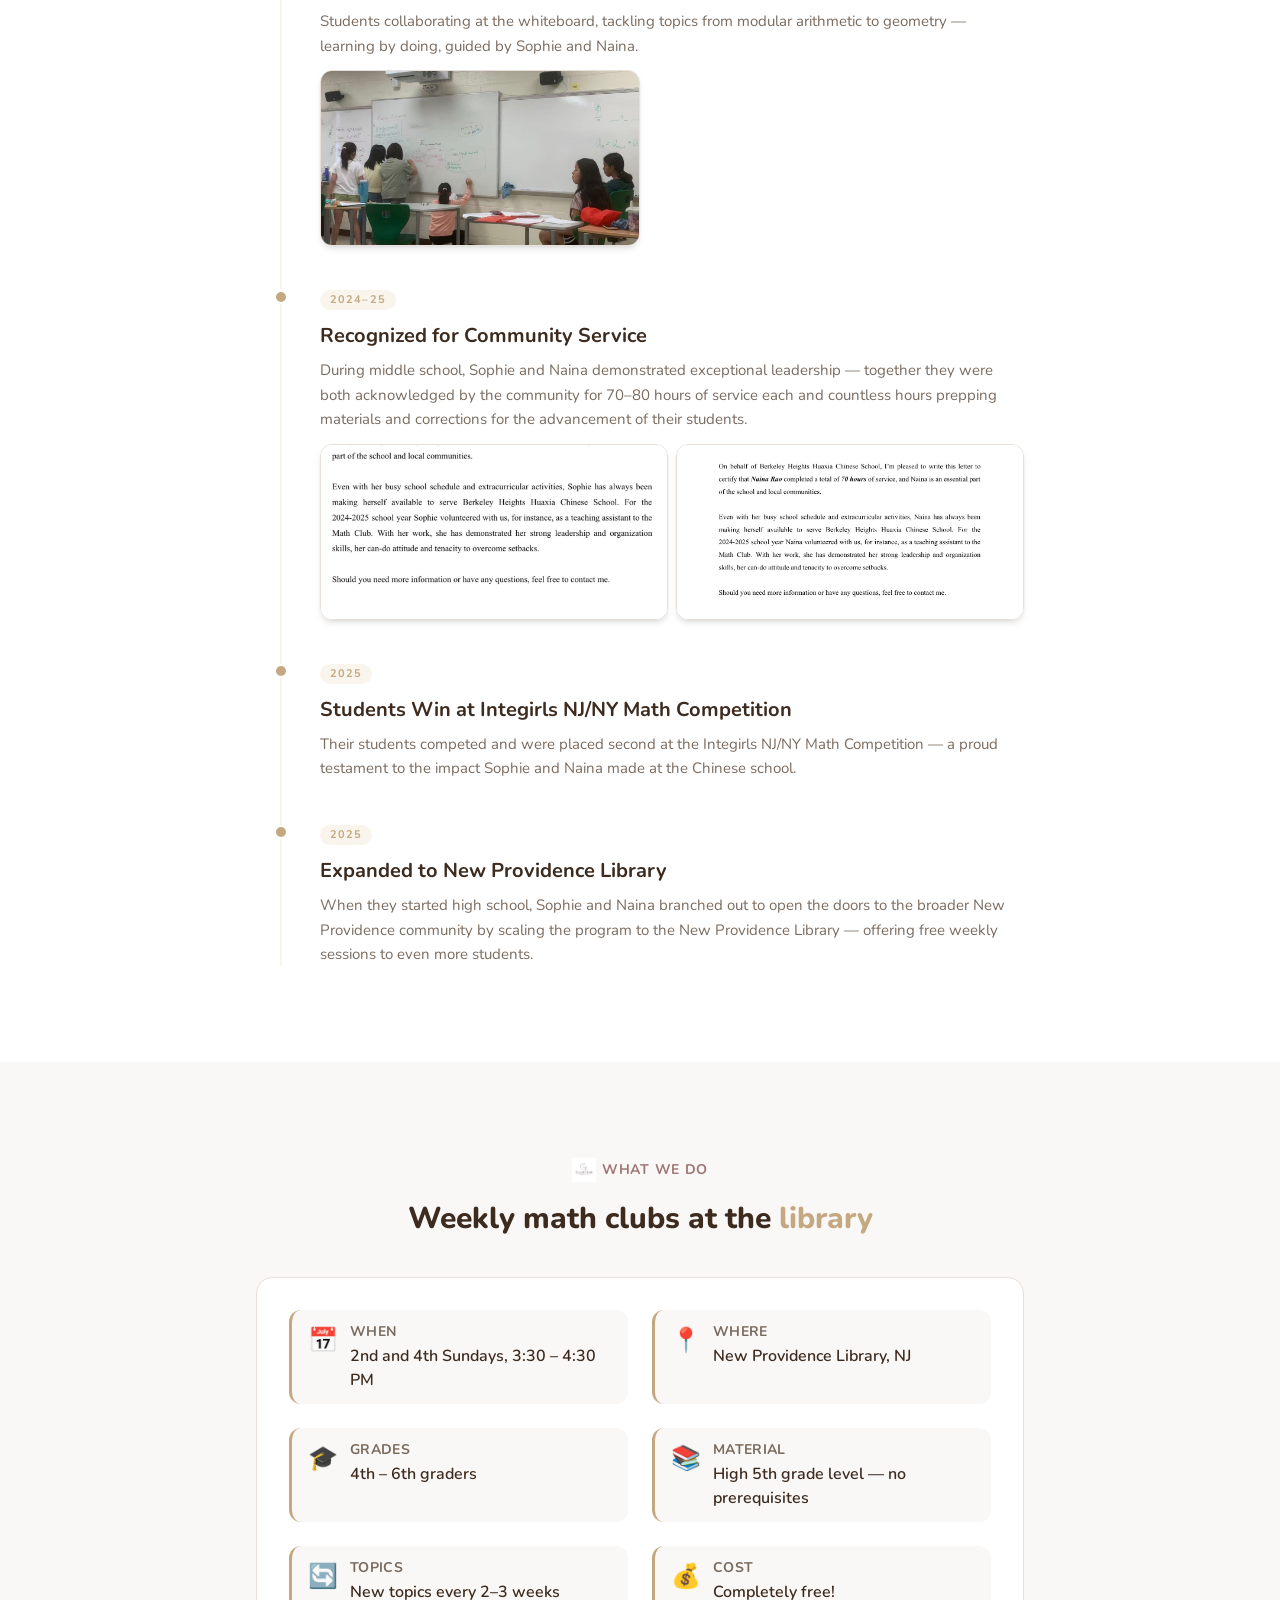
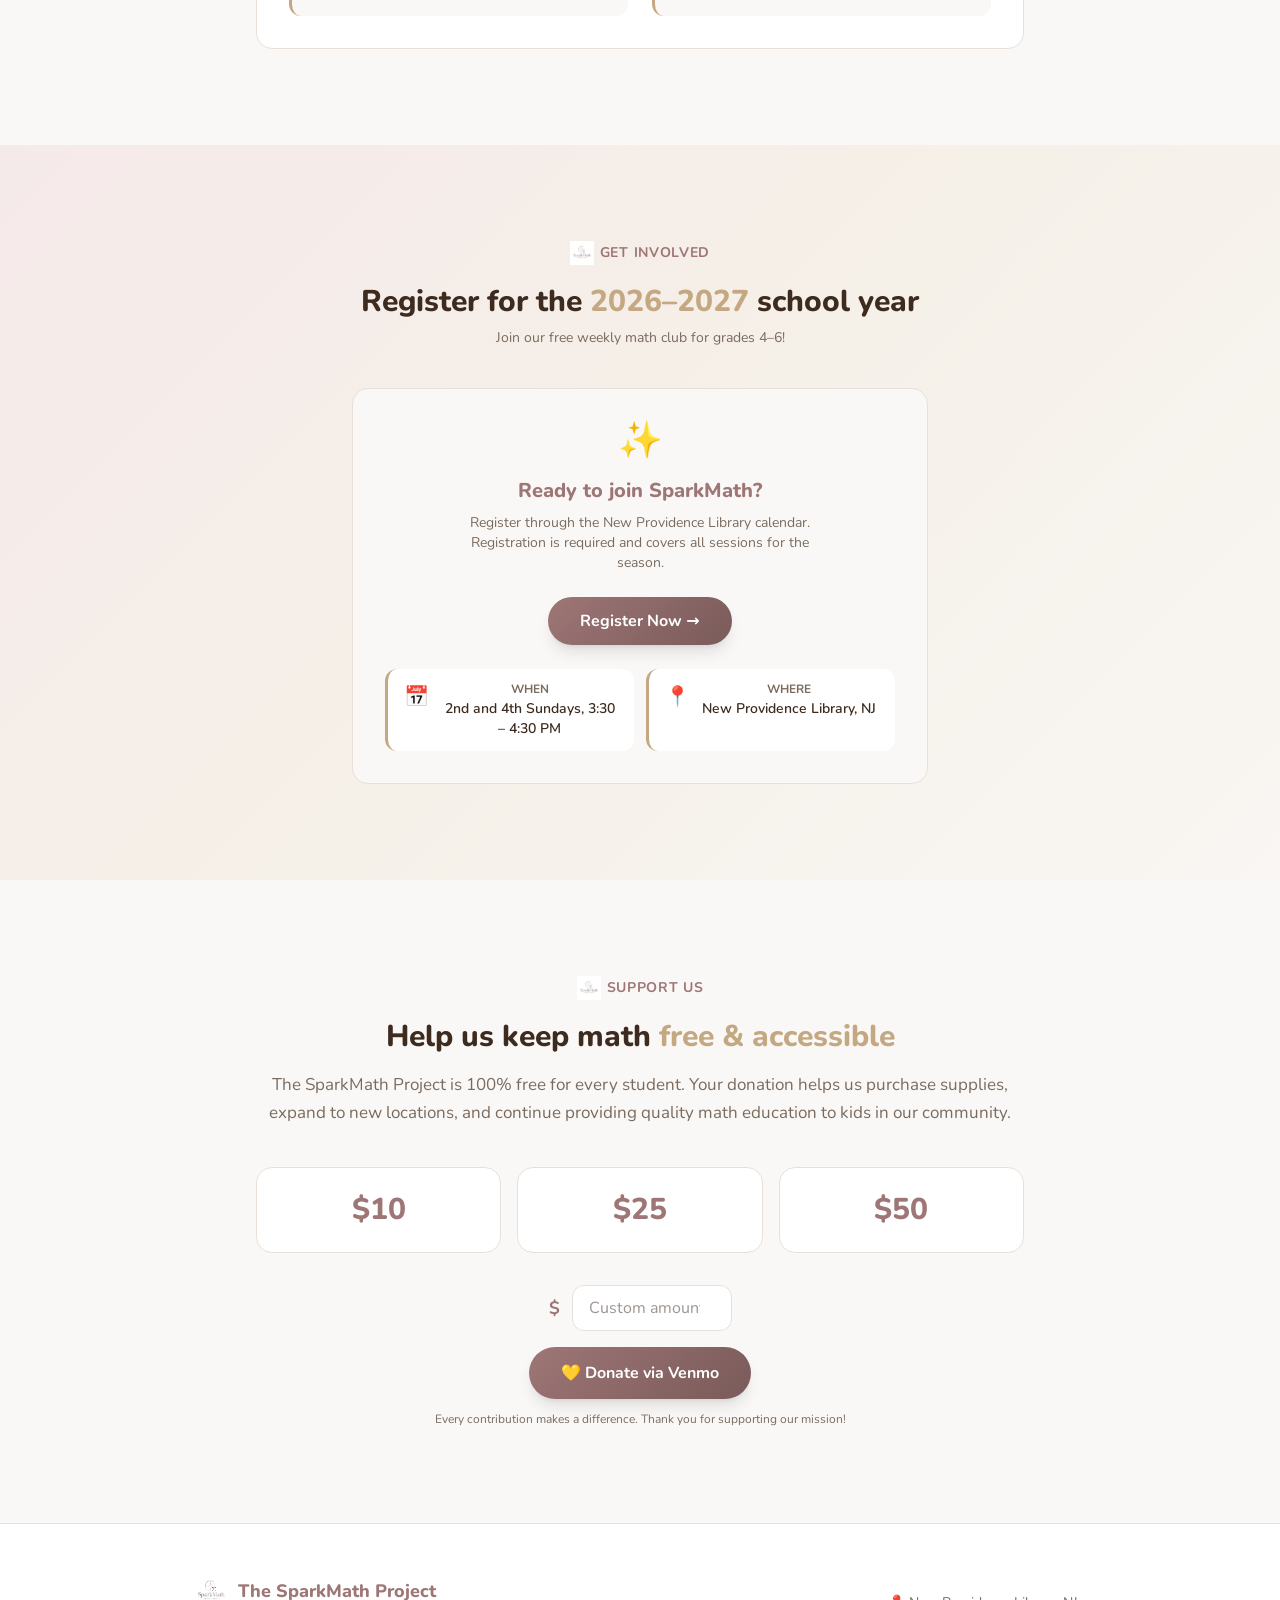
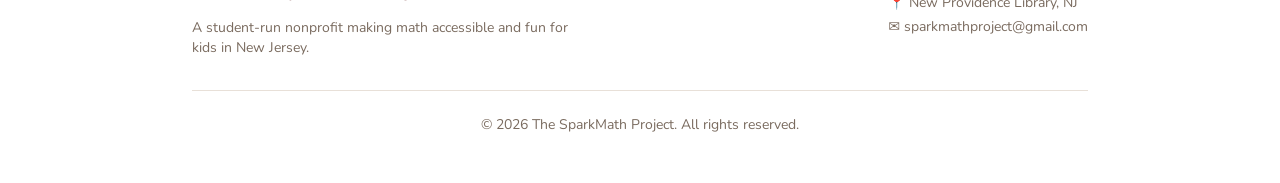
==== commit e15fe81d: "Remove chinese-school-classroom.jpg photo Remove integirls-competition.jpg photo (parent request)" ====
--- a/index.html
+++ b/index.html
@@ -6,7 +6,7 @@
     <meta name="color-scheme" content="light dark" />
     <title>SparkMath Project</title>
     
-  <link rel="stylesheet" crossorigin href="./assets/index-d38tg49f.css"><script type="module" crossorigin src="./assets/index-ecbwkzr3.js"></script></head>
+  <link rel="stylesheet" crossorigin href="./assets/index-d38tg49f.css"><script type="module" crossorigin src="./assets/index-52raf1wg.js"></script></head>
   <body>
     <div
       data-generated-space-root=""
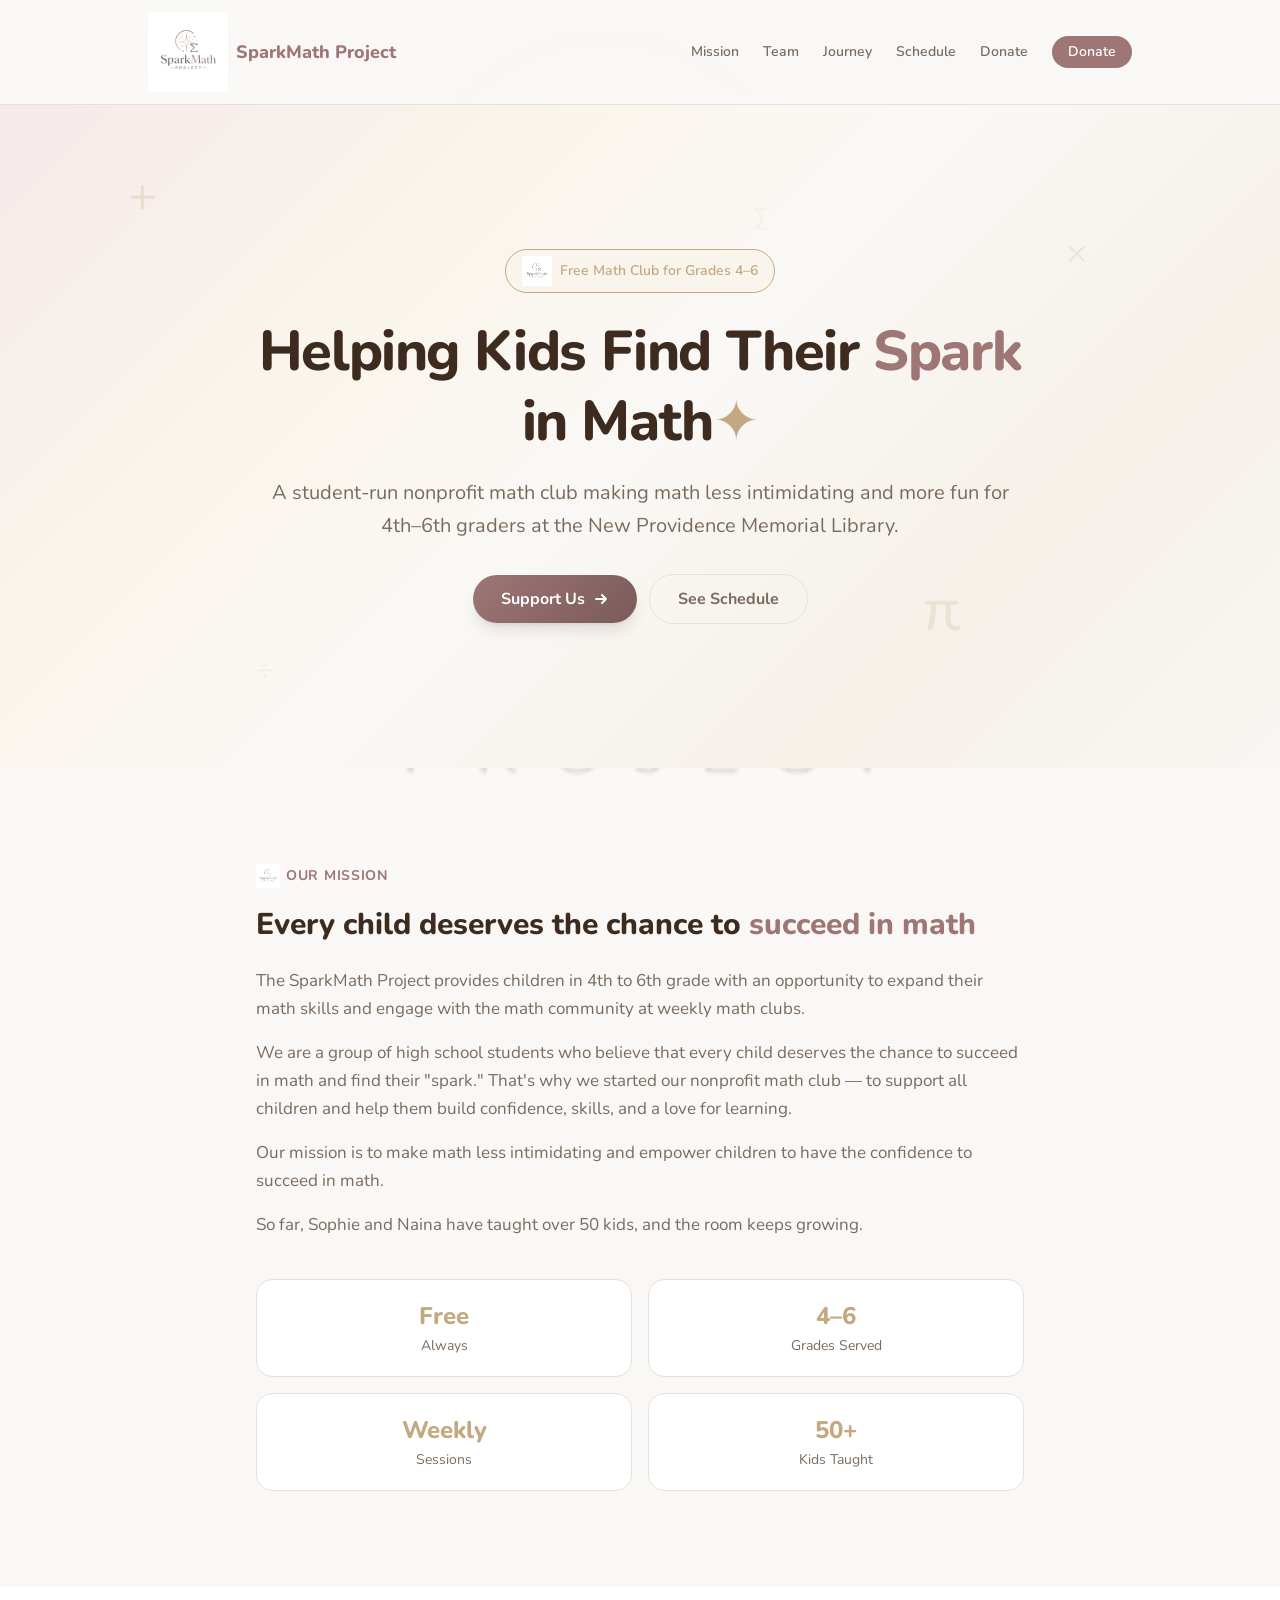
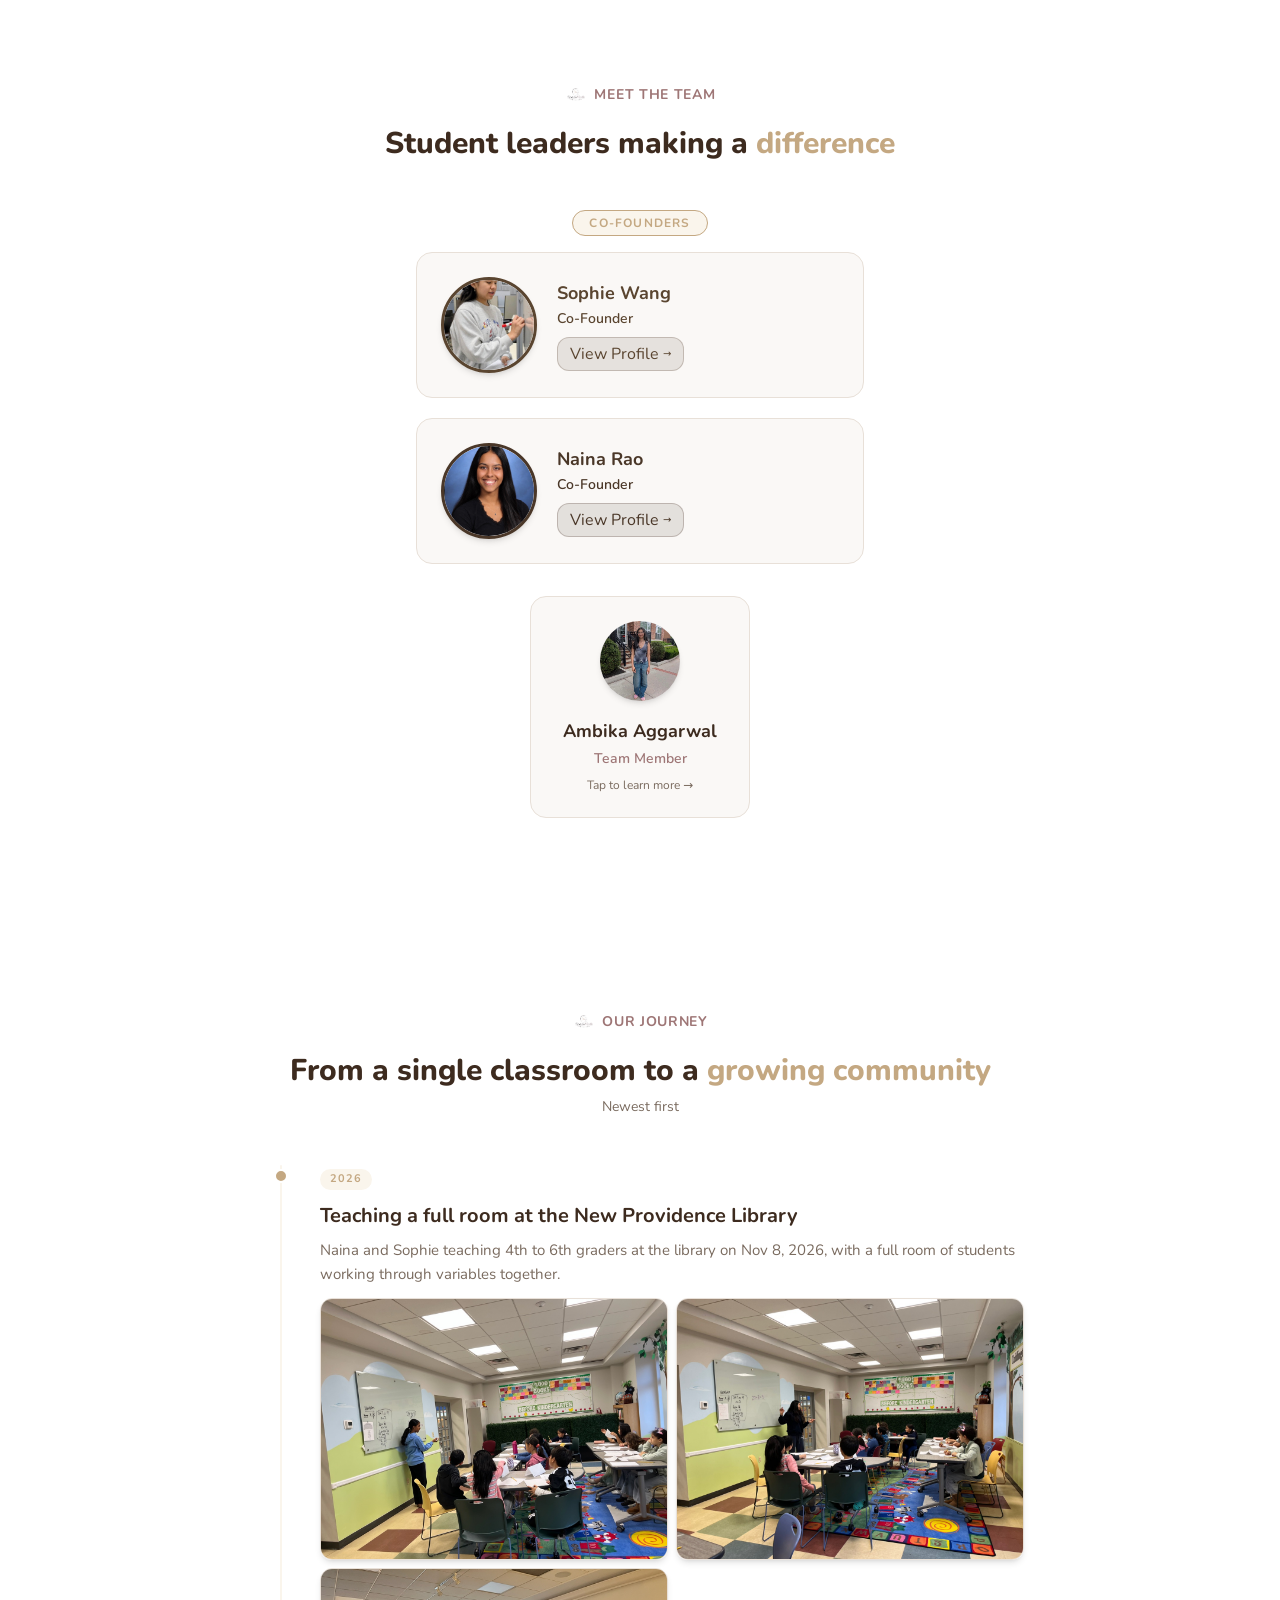
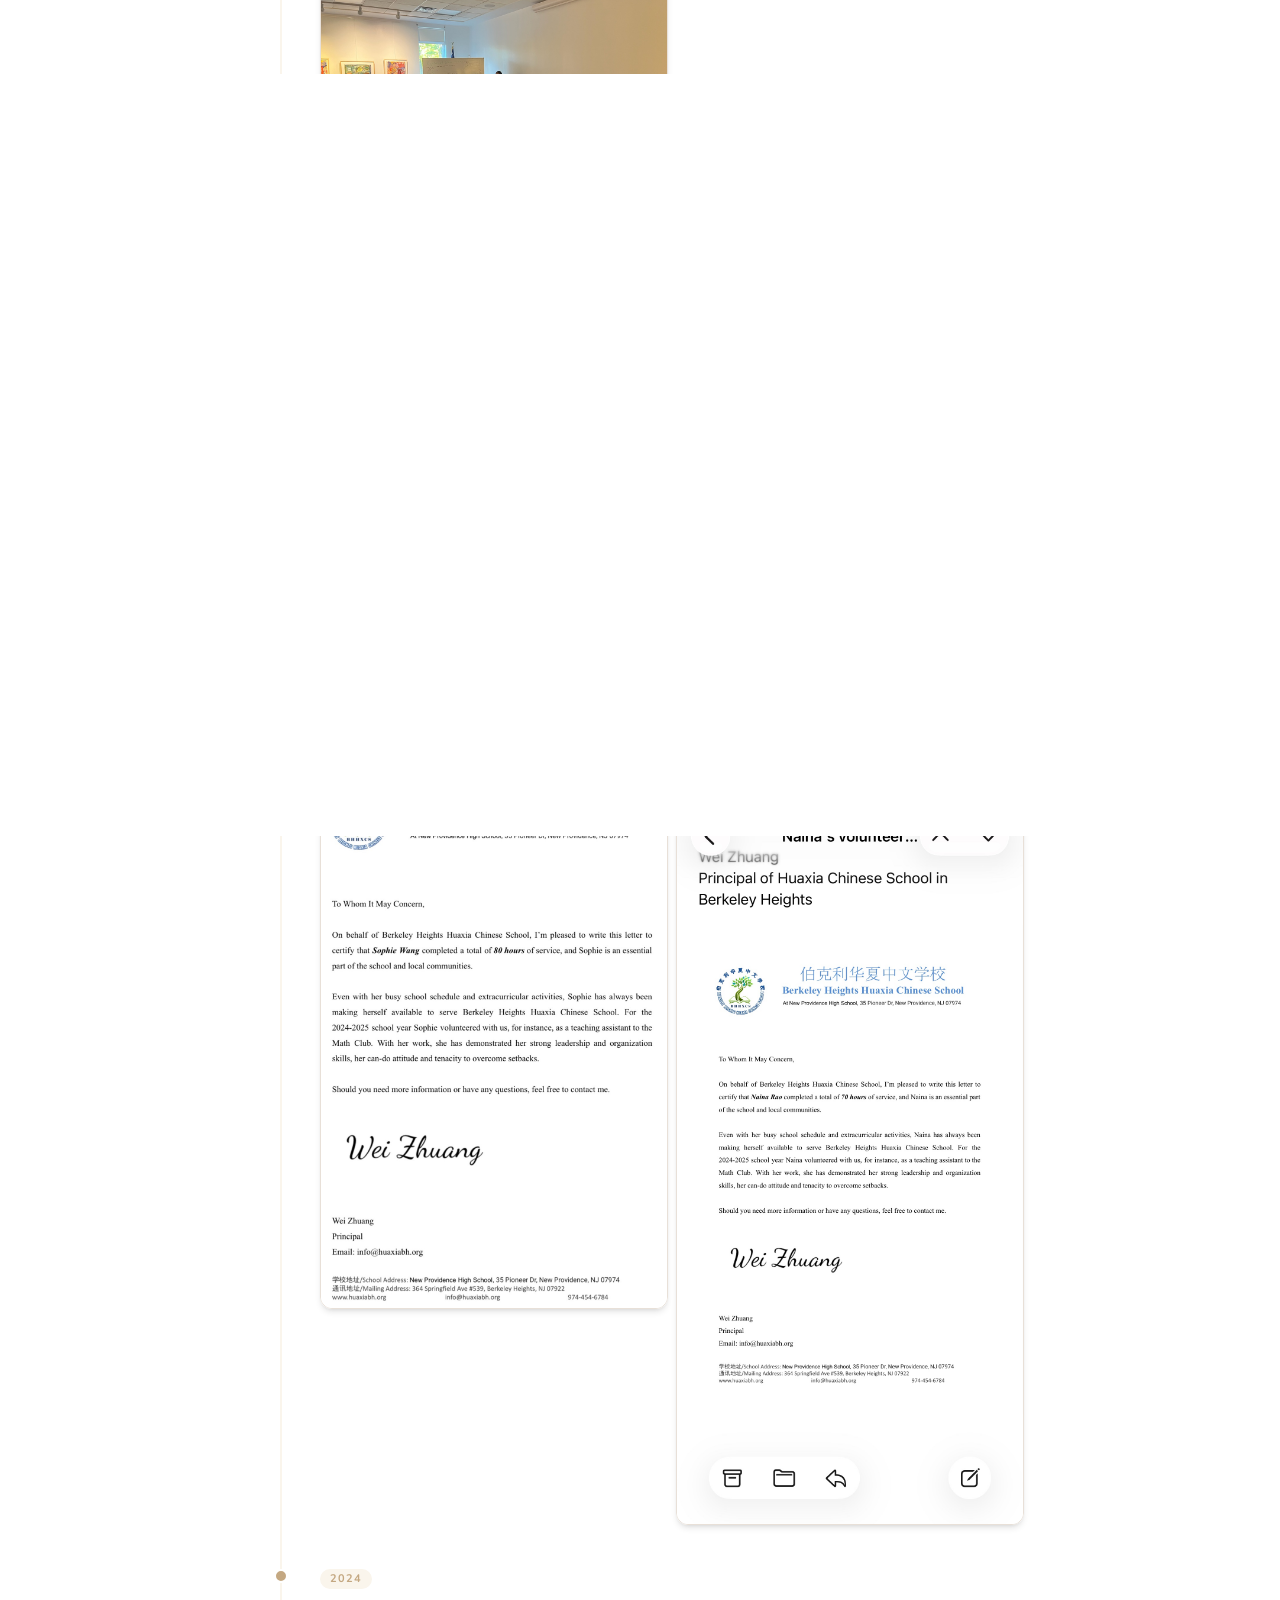
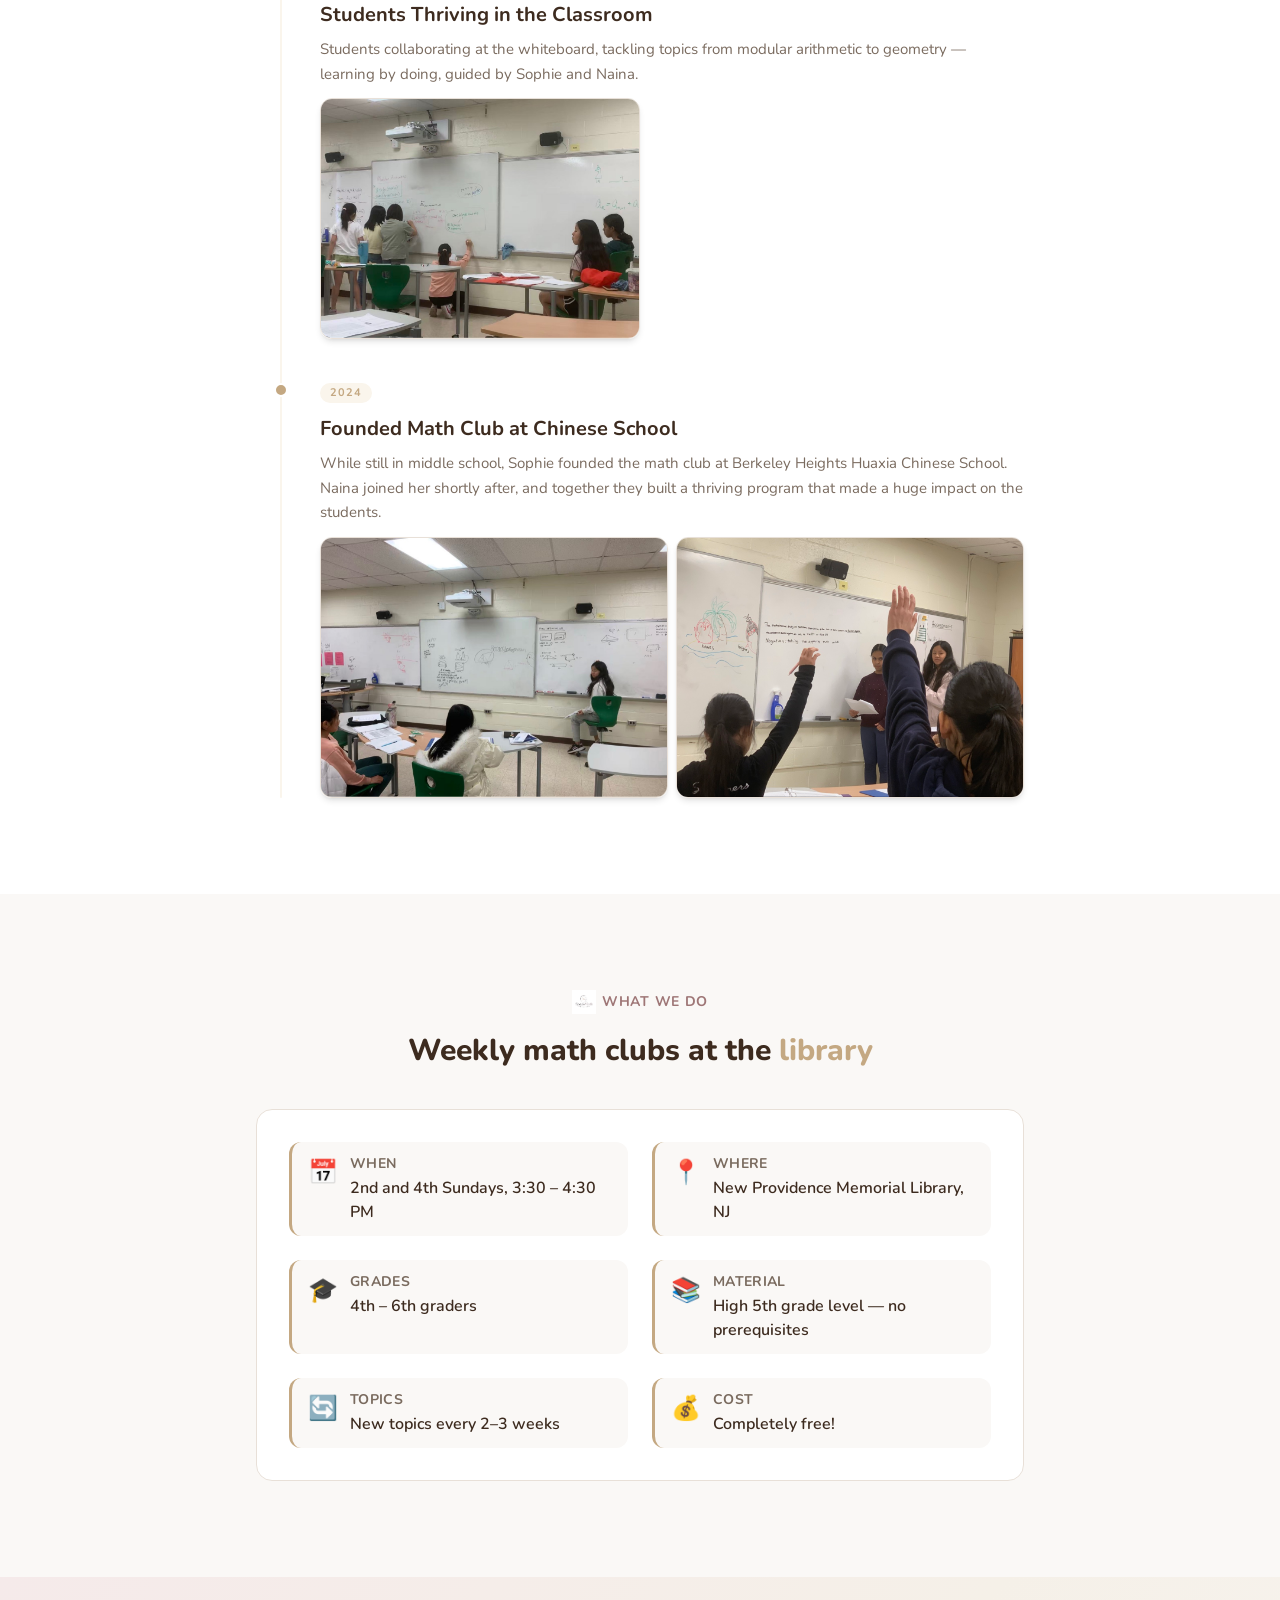
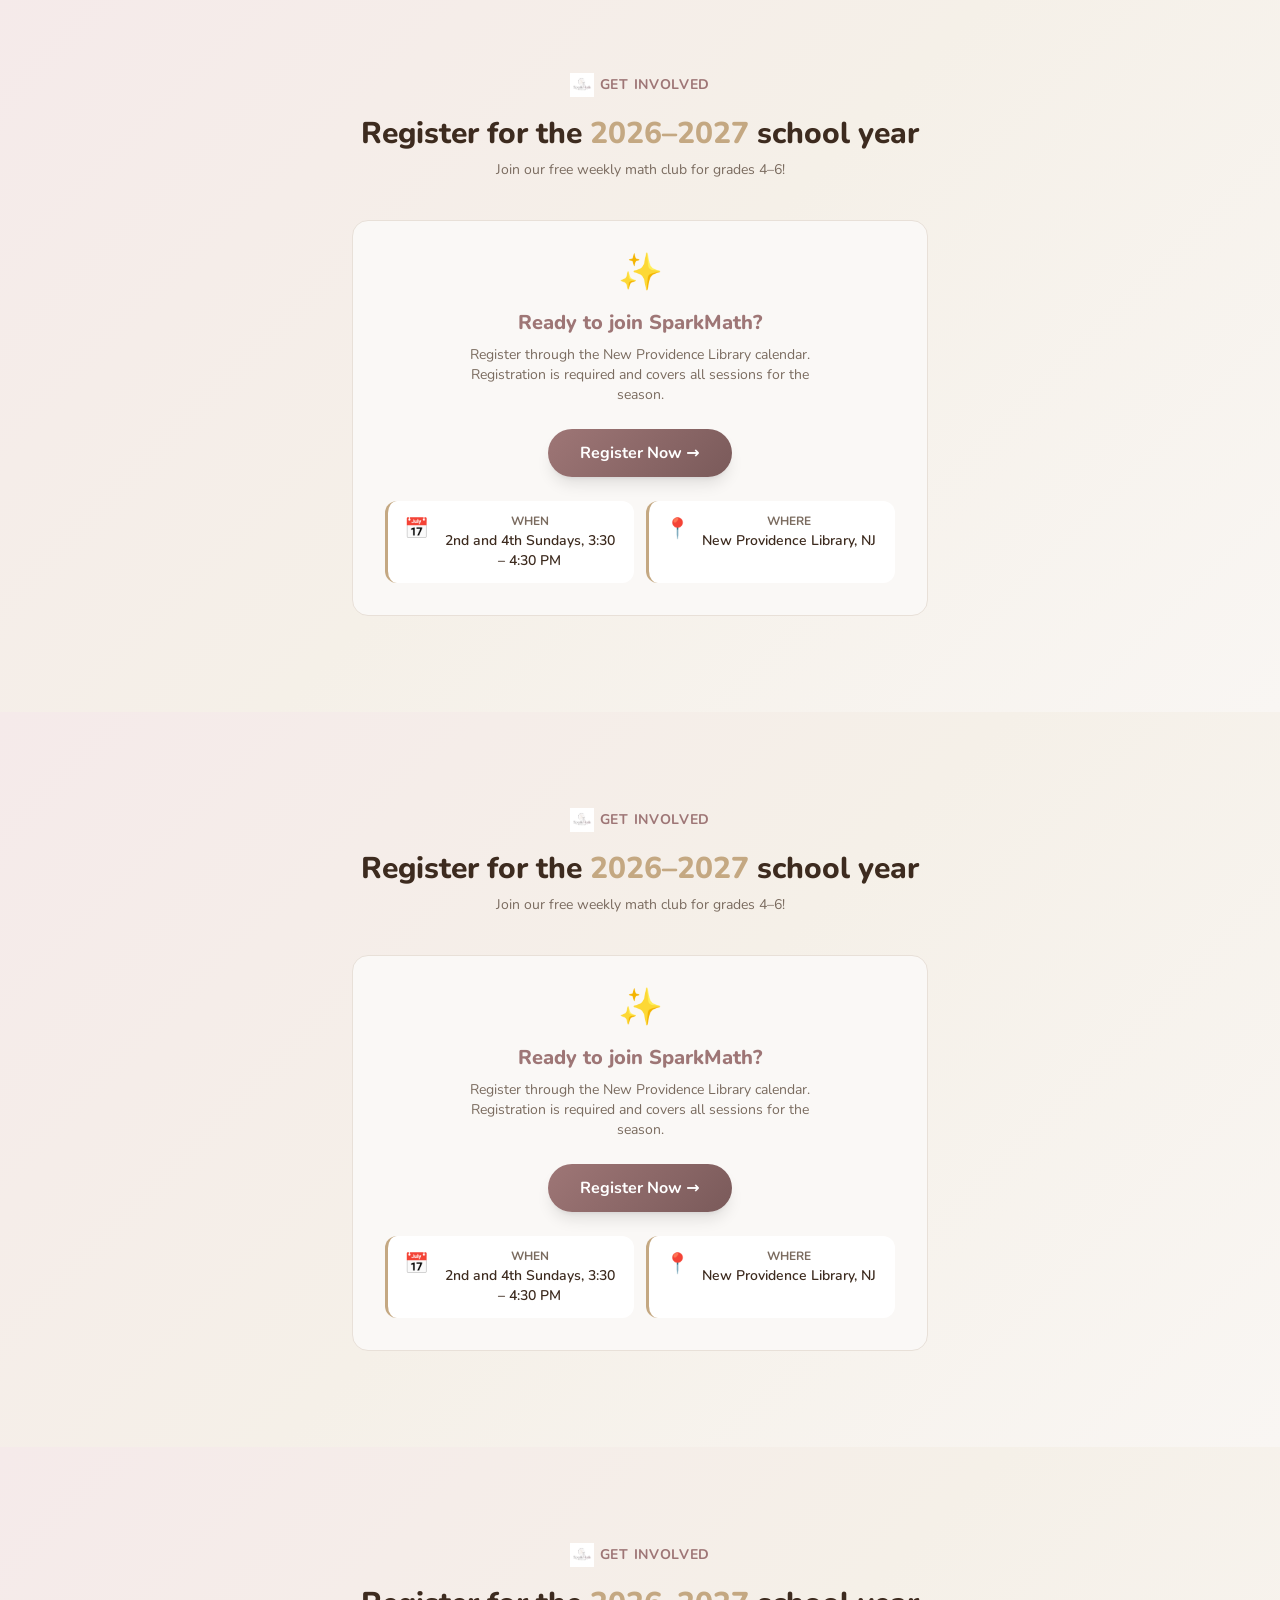
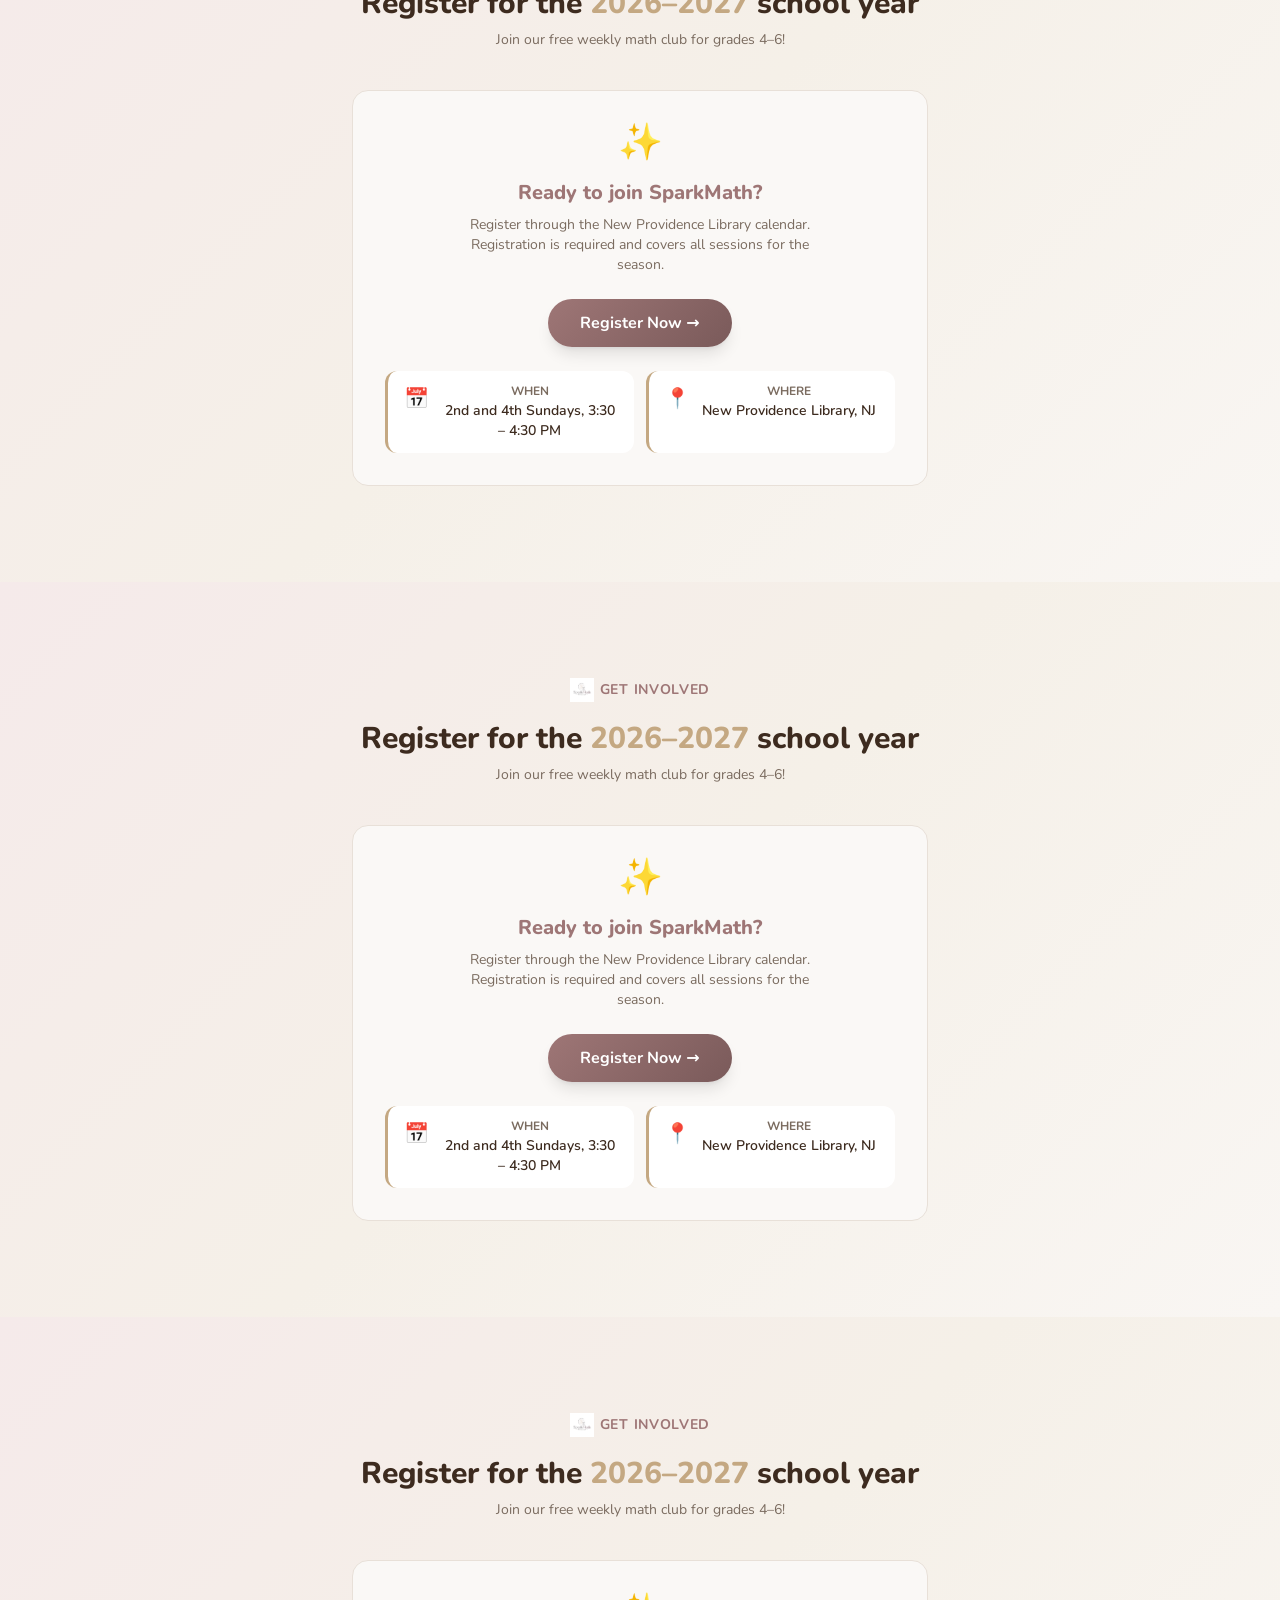
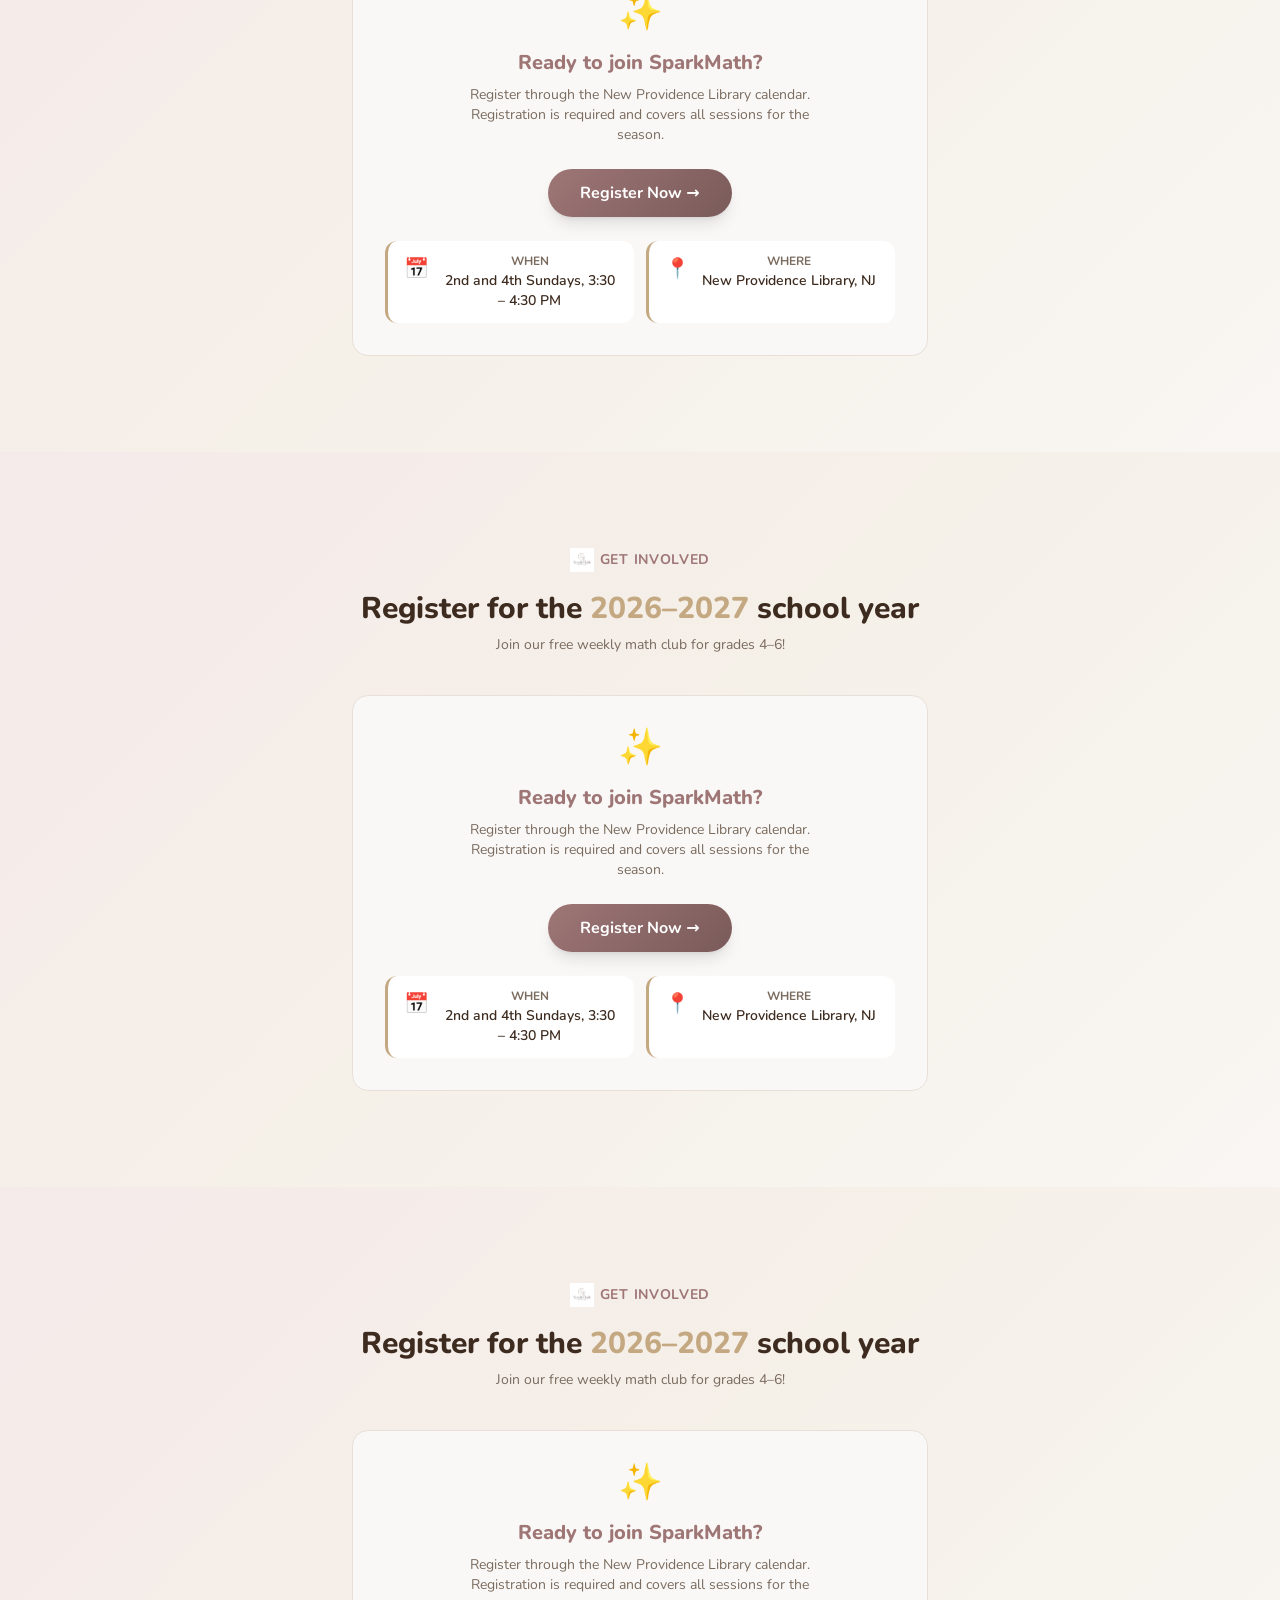
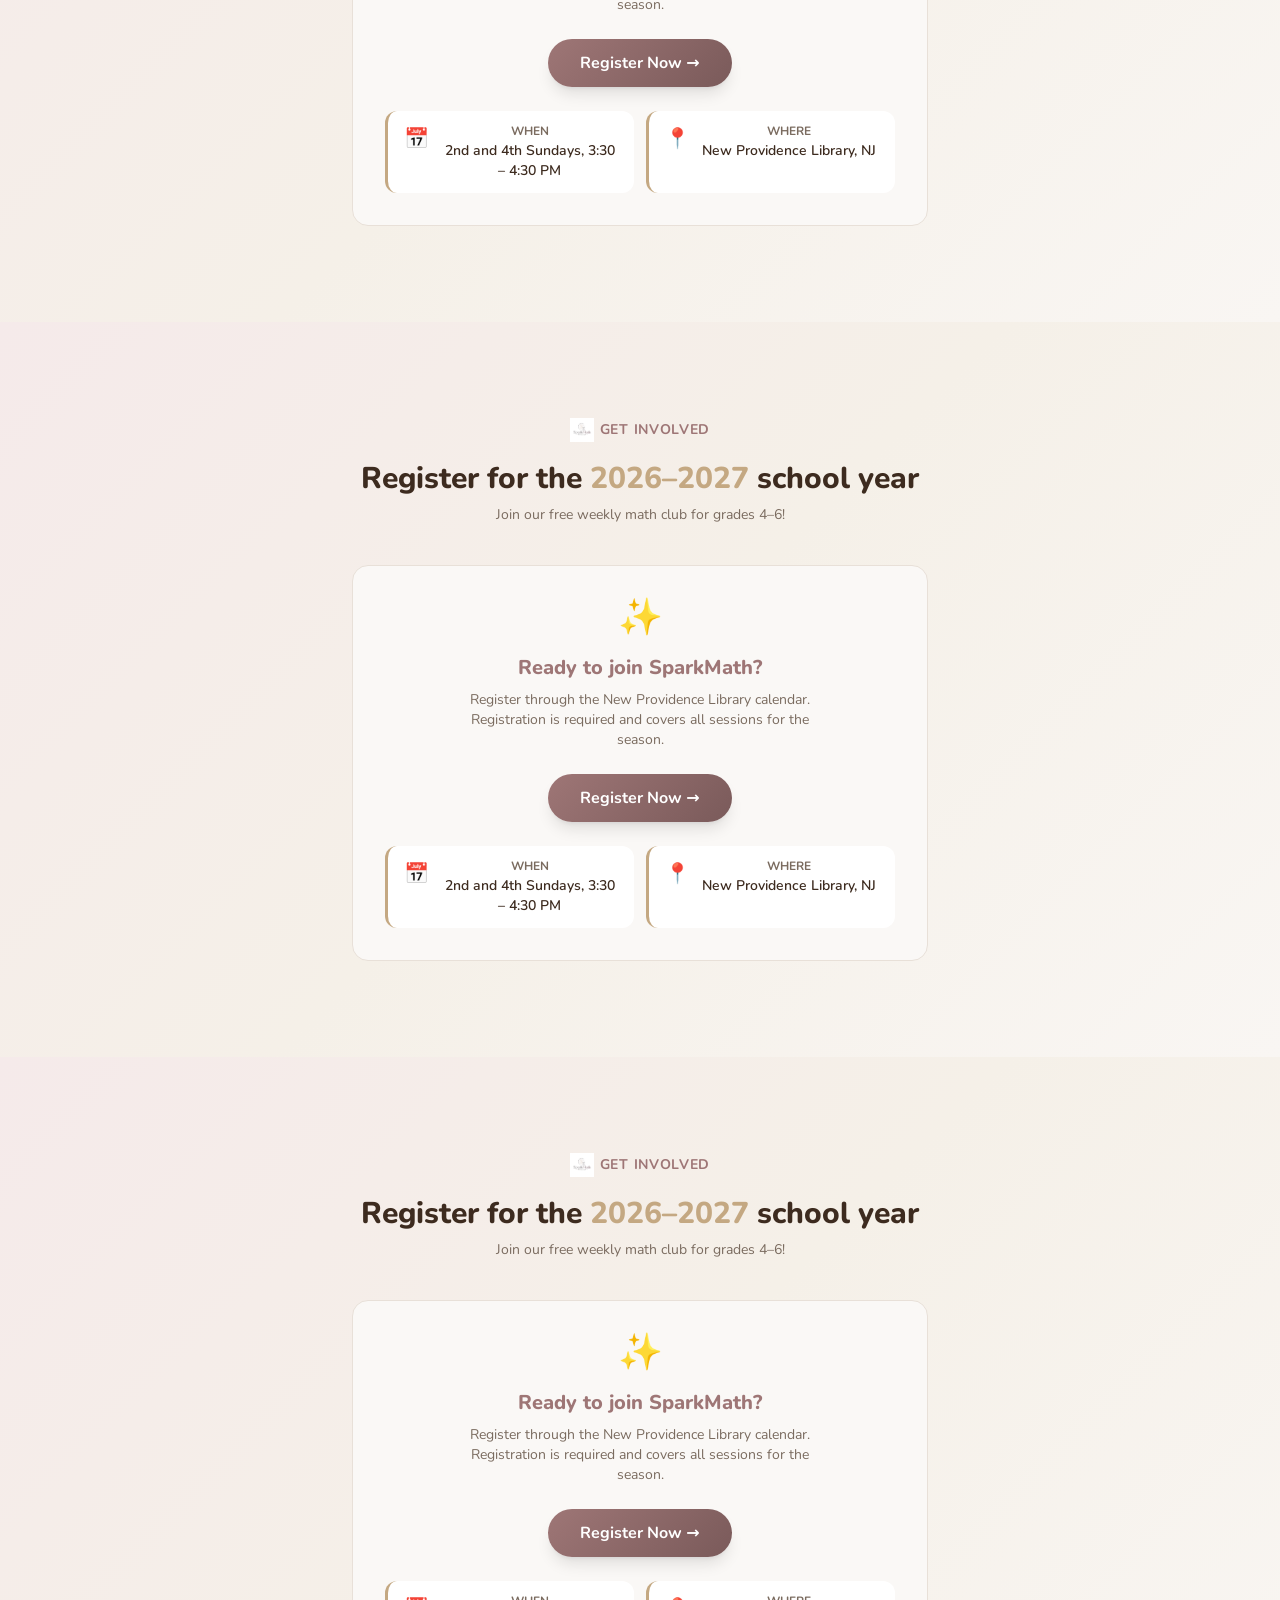
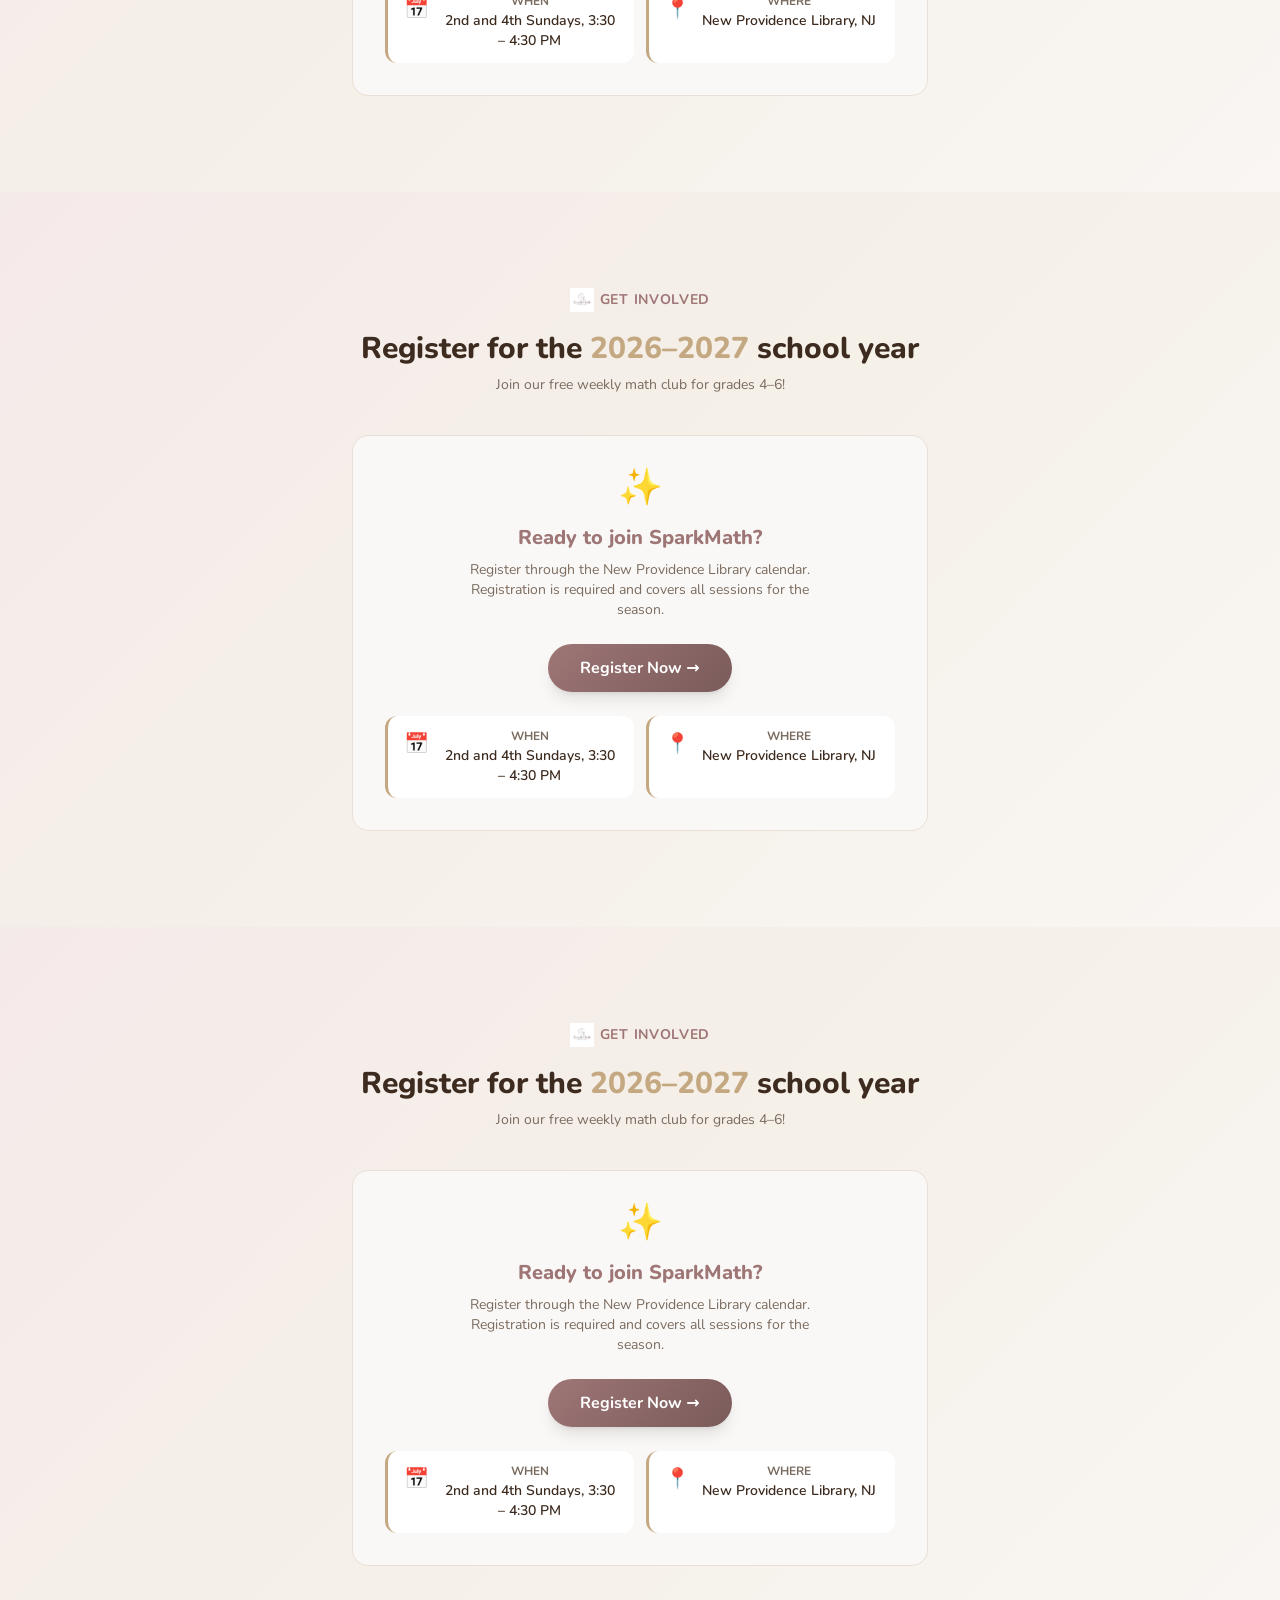
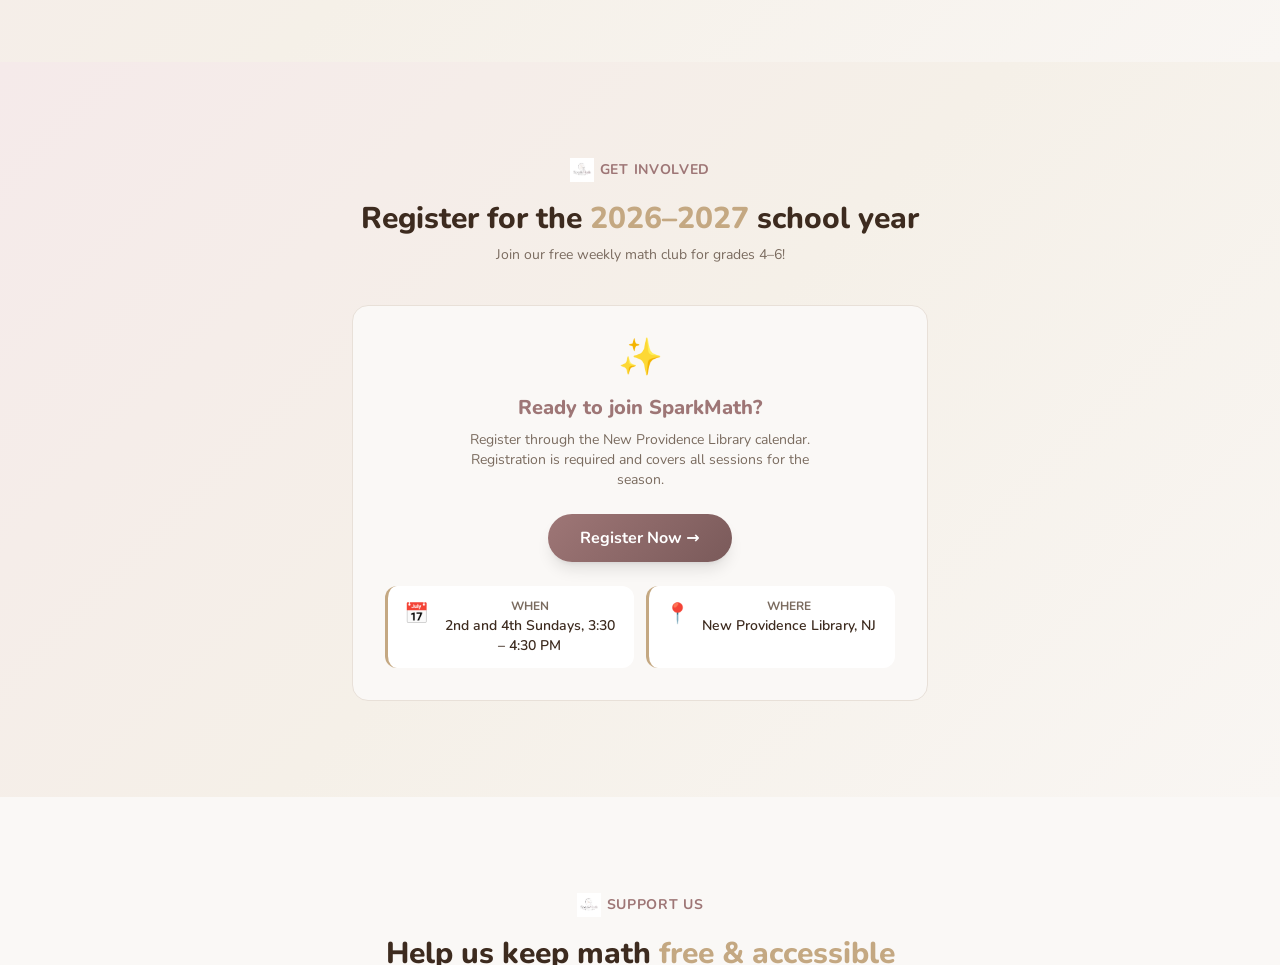
==== commit 21c2f17f: "Modern refresh: timeline newest first, 50+ kids impact, testimonials section" ====
--- a/index.html
+++ b/index.html
@@ -74,7 +74,81 @@
           regLink.className = 'hover:text-[var(--accent)] transition-colors rounded-full px-4 py-1.5 text-white';
           regLink.style.background = 'var(--accent)';
           regLink.textContent = 'Register';
+          var storiesLink = document.createElement('a');
+          storiesLink.href = '#testimonials';
+          storiesLink.className = 'hover:text-[var(--accent)] transition-colors';
+          storiesLink.textContent = 'Stories';
+          navLinks.insertBefore(storiesLink, regLink);
           navLinks.insertBefore(regLink, lastLink);
+        }
+
+        // 6. Testimonials section at the end, after Donate
+        var testSection = document.createElement('section');
+        testSection.id = 'testimonials';
+        testSection.className = 'py-16 sm:py-24 px-5';
+        testSection.style.background = 'var(--surface)';
+        testSection.innerHTML = '' +
+          '<div class="max-w-3xl mx-auto">' +
+            '<div class="text-center mb-10">' +
+              '<div class="inline-flex items-center gap-1.5 text-sm font-bold uppercase tracking-wider" style="color:var(--accent)">' +
+                '<img src="assets/logo.png" alt="SparkMath logo" width="24" height="24" class="inline-block" style="object-fit:contain" />' +
+                ' Testimonials' +
+              '</div>' +
+              '<h2 class="text-2xl sm:text-3xl font-extrabold mt-3">What families say about <span style="color:var(--gold)">SparkMath</span></h2>' +
+              '<p class="text-sm mt-2" style="color:var(--dim)">Parents and students share how SparkMath helped them.</p>' +
+            '</div>' +
+            '<div id="stories-list" class="grid sm:grid-cols-2 gap-4 mb-10"></div>' +
+            '<div class="rounded-2xl p-6 sm:p-8" style="background:var(--bg);border:1px solid var(--border)">' +
+              '<h3 class="text-xl font-extrabold">Share your story</h3>' +
+              '<p class="text-sm mt-1 mb-5" style="color:var(--dim)">Are you a parent or a student? Tell us how SparkMath helped. Stories appear here after the team reviews them.</p>' +
+              '<form id="story-form" class="space-y-4">' +
+                '<div><label class="block text-sm font-bold mb-1.5">Your name *</label>' +
+                '<input required name="story-name" type="text" placeholder="Your name" class="w-full rounded-xl px-4 py-2.5 text-base outline-none" style="background:var(--surface);border:1px solid var(--border)" /></div>' +
+                '<div><label class="block text-sm font-bold mb-1.5">I am a *</label>' +
+                '<select required name="story-role" class="w-full rounded-xl px-4 py-2.5 text-base outline-none" style="background:var(--surface);border:1px solid var(--border)"><option value="" disabled selected>Choose one</option><option>Parent</option><option>Student</option><option>Other</option></select></div>' +
+                '<div><label class="block text-sm font-bold mb-1.5">Your story *</label>' +
+                '<textarea required name="story-text" rows="4" placeholder="How has SparkMath helped you or your child?" class="w-full rounded-xl px-4 py-2.5 text-base outline-none" style="background:var(--surface);border:1px solid var(--border)"></textarea></div>' +
+                '<button type="submit" class="w-full rounded-full py-3 text-base font-bold text-white shadow-lg transition-transform hover:scale-[1.02]" style="background:linear-gradient(135deg,#9E7676,#7A5A5A)">Share your story</button>' +
+                '<p id="story-done" class="hidden text-sm font-semibold text-center" style="color:var(--accent)">Thank you! Your story was sent to the SparkMath team and will appear here after review.</p>' +
+              '</form>' +
+            '</div>' +
+          '</div>';
+        donateSection.parentNode.insertBefore(testSection, donateSection.nextSibling);
+
+        // Render stories saved on this device, marked pending review
+        var escapeHtml = function(s){return s.replace(/&/g,'&amp;').replace(/</g,'&lt;').replace(/>/g,'&gt;').replace(/"/g,'&quot;');};
+        var renderStories = function(){
+          var list = document.getElementById('stories-list');
+          if(!list) return;
+          var saved = [];
+          try { saved = JSON.parse(localStorage.getItem('sparkmath-stories') || '[]'); } catch(e) { saved = []; }
+          if(!saved.length){
+            list.innerHTML = '<div class="sm:col-span-2 rounded-2xl p-6 text-center" style="background:var(--bg);border:1px solid var(--border)"><div class="text-3xl mb-2">\u2728</div><p class="font-bold">No stories yet \u2014 be the first to share yours!</p><p class="text-sm mt-1" style="color:var(--dim)">Your story could help another family discover SparkMath.</p></div>';
+            return;
+          }
+          list.innerHTML = saved.map(function(s){
+            return '<div class="rounded-2xl p-5" style="background:var(--bg);border:1px solid var(--border)"><p class="text-[15px] leading-7" style="color:var(--dim)">\u201C' + escapeHtml(s.text) + '\u201D</p><div class="mt-3 text-sm font-bold">' + escapeHtml(s.name) + ' <span class="font-semibold" style="color:var(--dim)">\u00B7 ' + escapeHtml(s.role) + '</span></div><div class="mt-1"><span class="inline-block text-[11px] font-bold uppercase tracking-widest px-2.5 py-0.5 rounded-full" style="background:var(--gold-50);color:var(--gold)">Pending review</span></div></div>';
+          }).join('');
+        };
+        renderStories();
+        var storyForm = document.getElementById('story-form');
+        if(storyForm){
+          storyForm.addEventListener('submit', function(e){
+            e.preventDefault();
+            var name = storyForm.elements['story-name'].value.trim();
+            var role = storyForm.elements['story-role'].value;
+            var text = storyForm.elements['story-text'].value.trim();
+            if(!name || !role || !text) return;
+            var saved = [];
+            try { saved = JSON.parse(localStorage.getItem('sparkmath-stories') || '[]'); } catch(err) { saved = []; }
+            saved.unshift({name:name, role:role, text:text});
+            try { localStorage.setItem('sparkmath-stories', JSON.stringify(saved)); } catch(err) {}
+            renderStories();
+            var done = document.getElementById('story-done');
+            if(done) done.classList.remove('hidden');
+            storyForm.reset();
+            window.location.href = 'mailto:sparkmathproject@gmail.com?subject=' + encodeURIComponent('SparkMath testimonial from ' + name) + '&body=' + encodeURIComponent('Name: ' + name + '\nI am a: ' + role + '\n\n' + text);
+          });
         }
 
         // 3. Fix "New Providence Memorial Library" -> "New Providence Library"
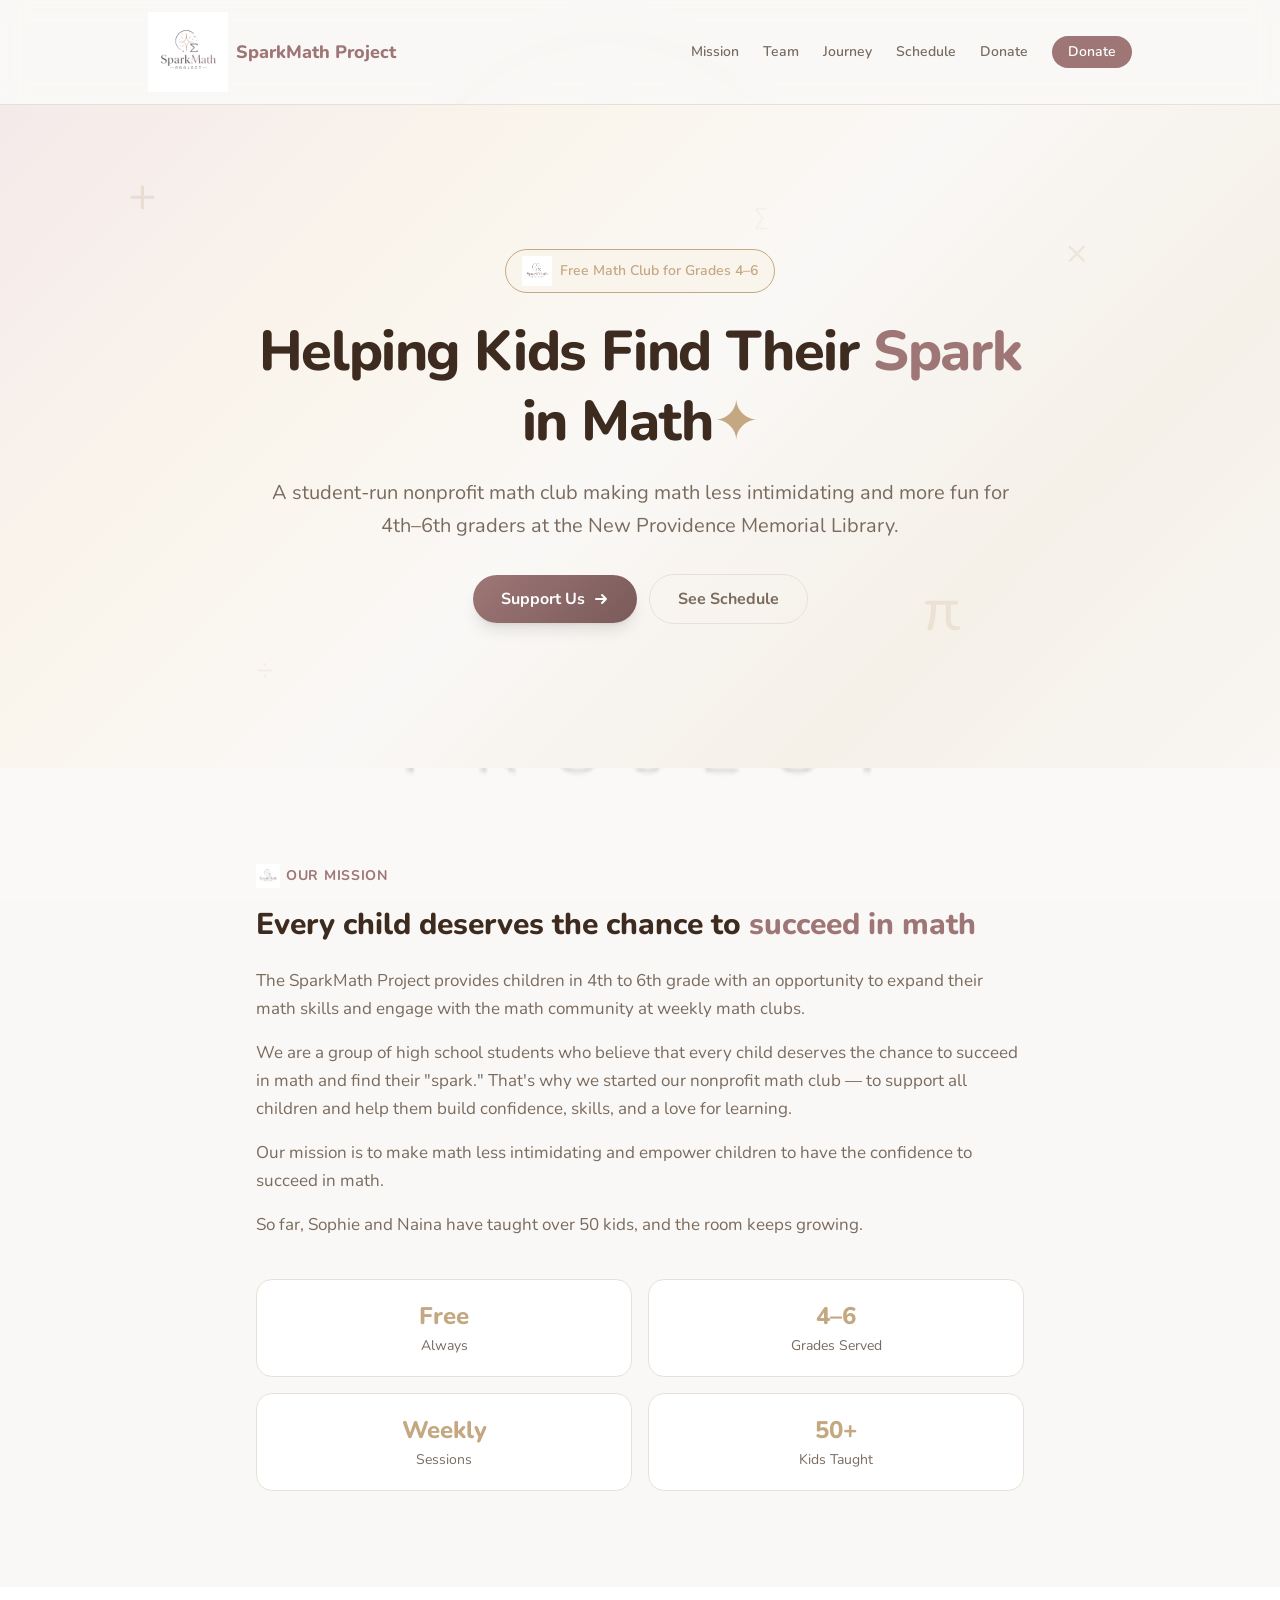
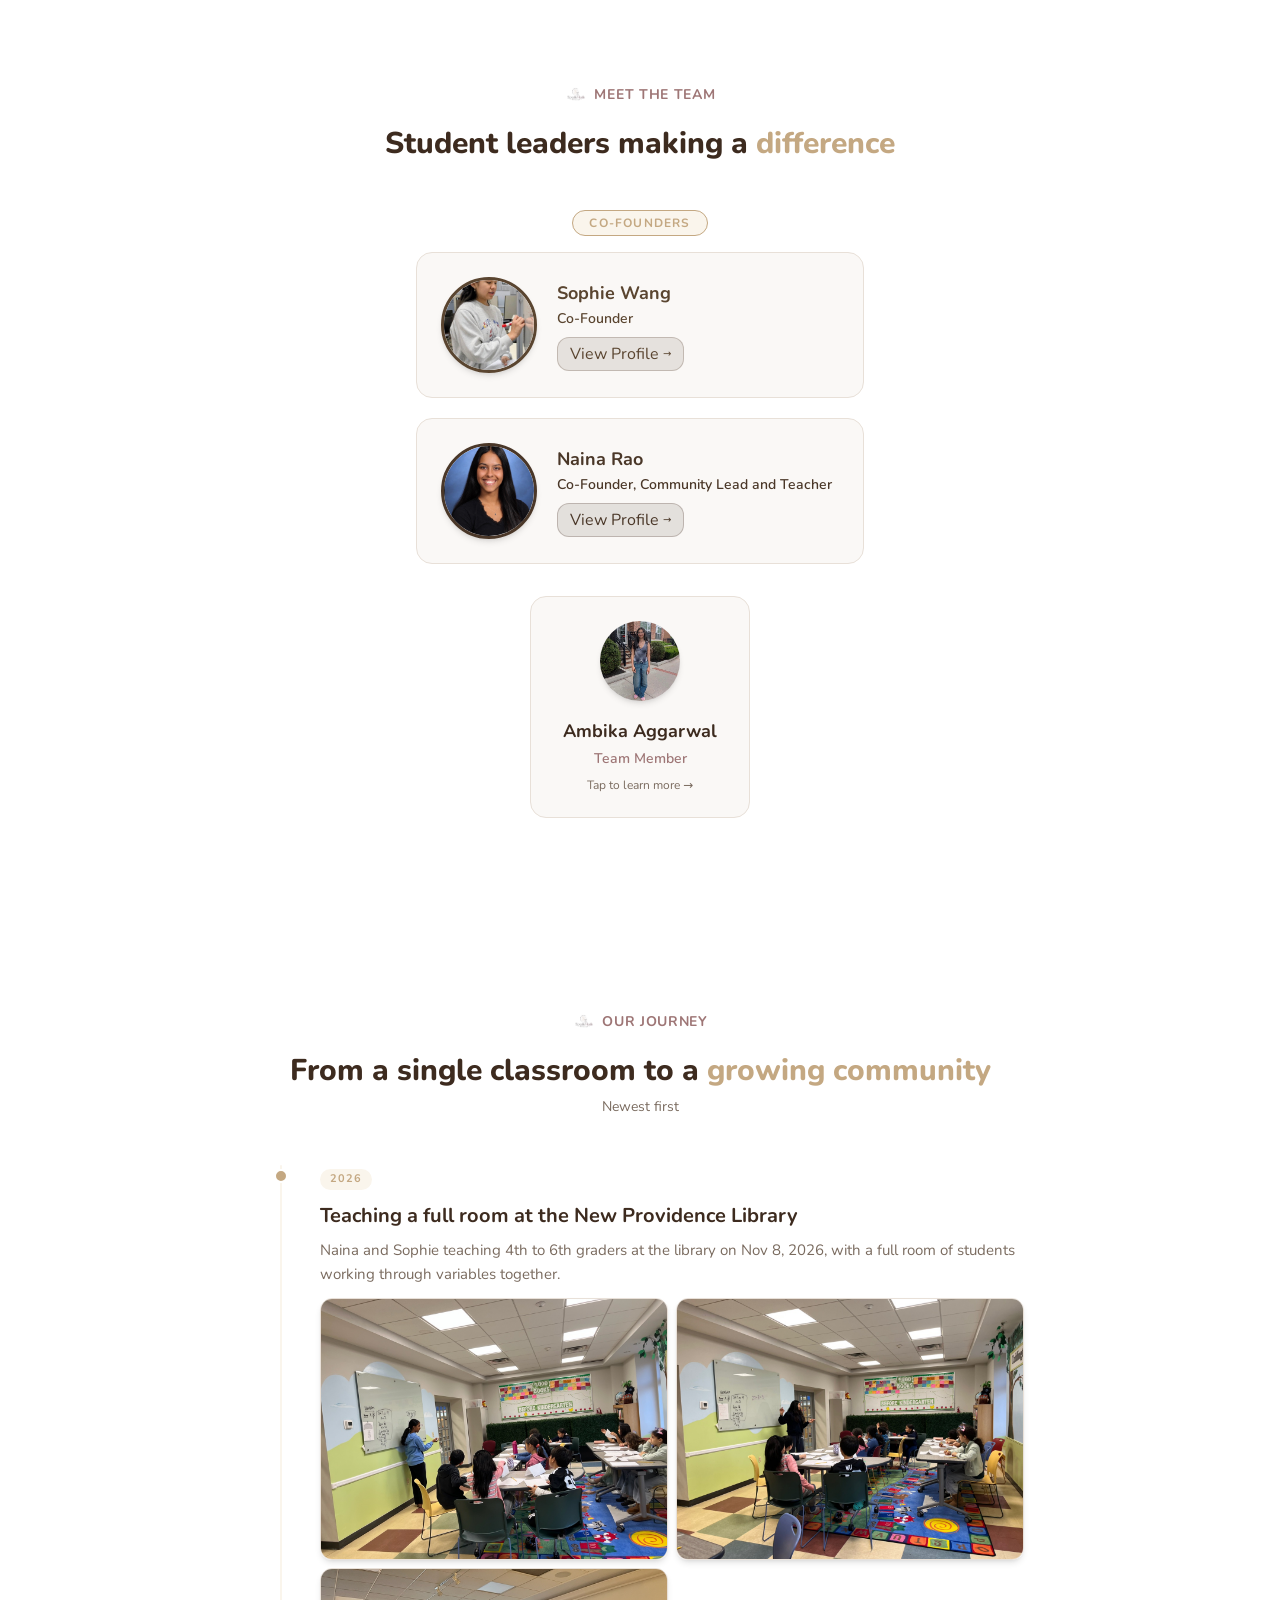
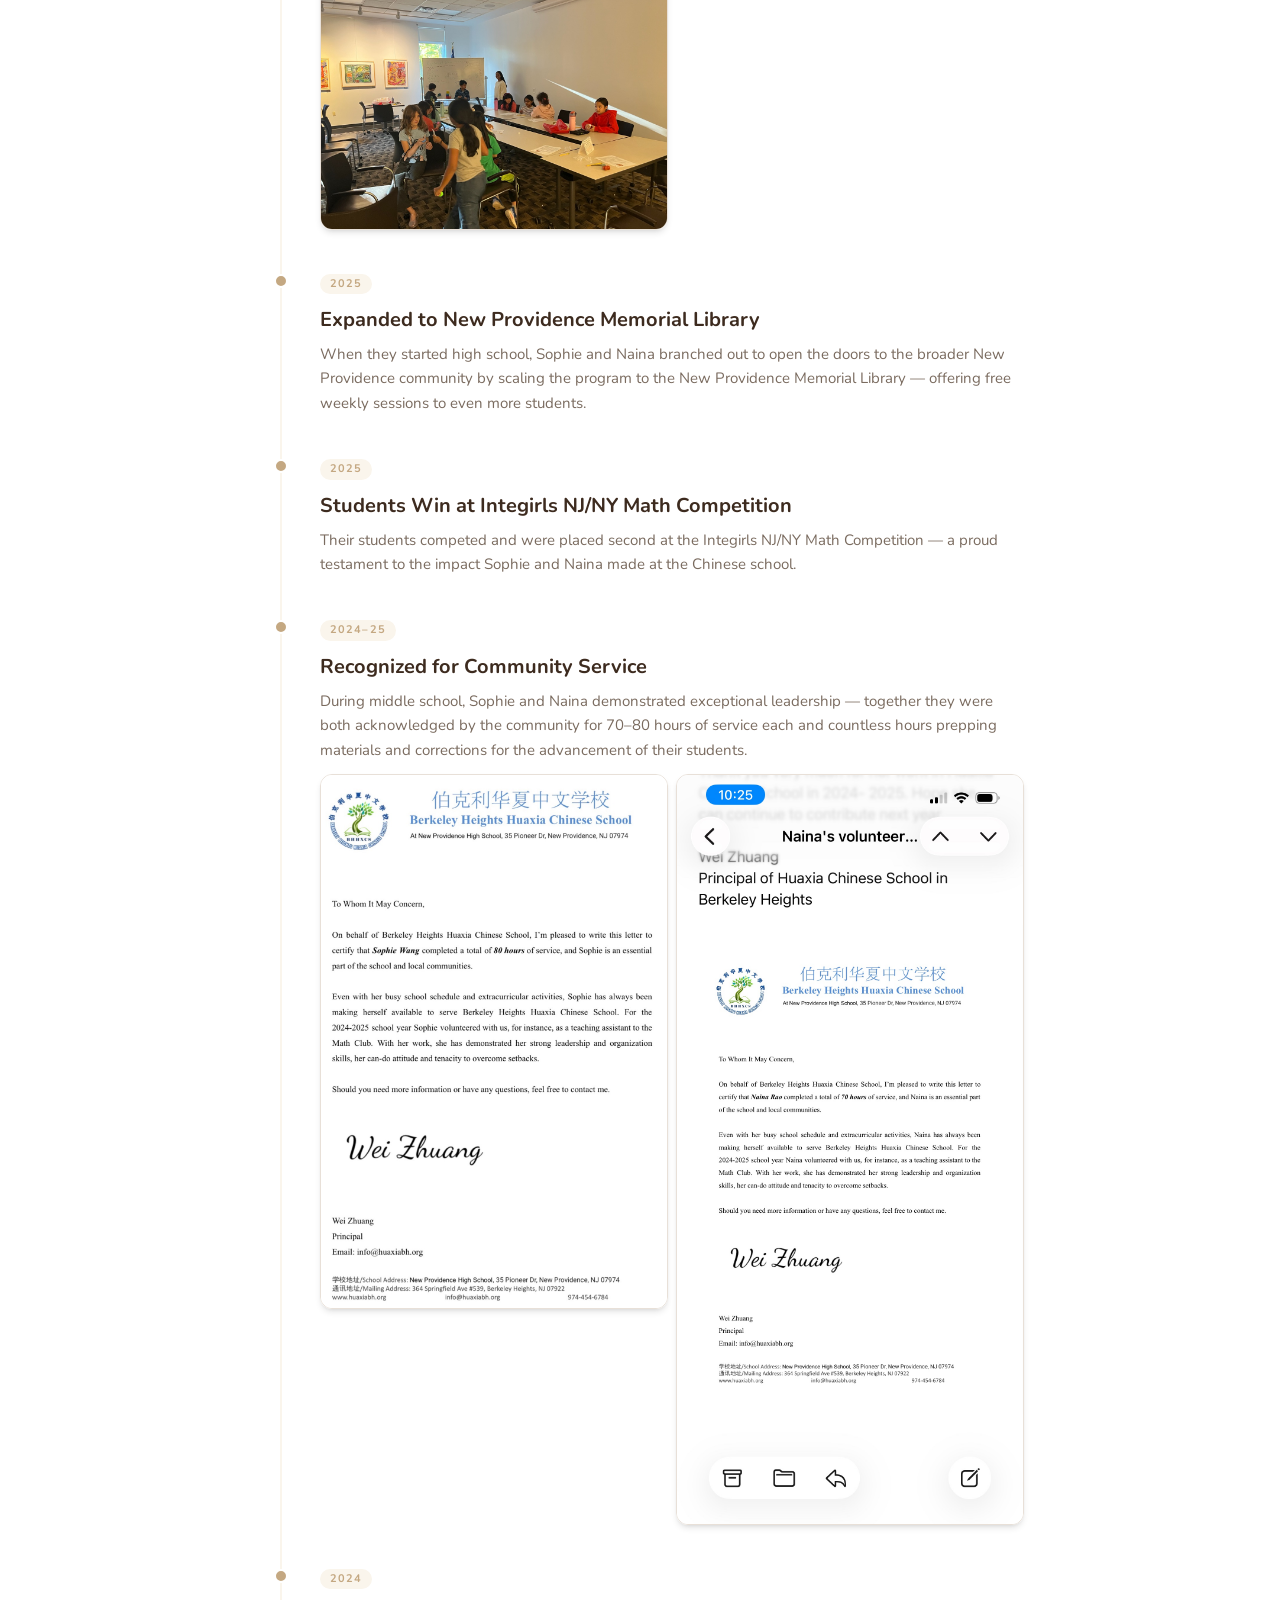
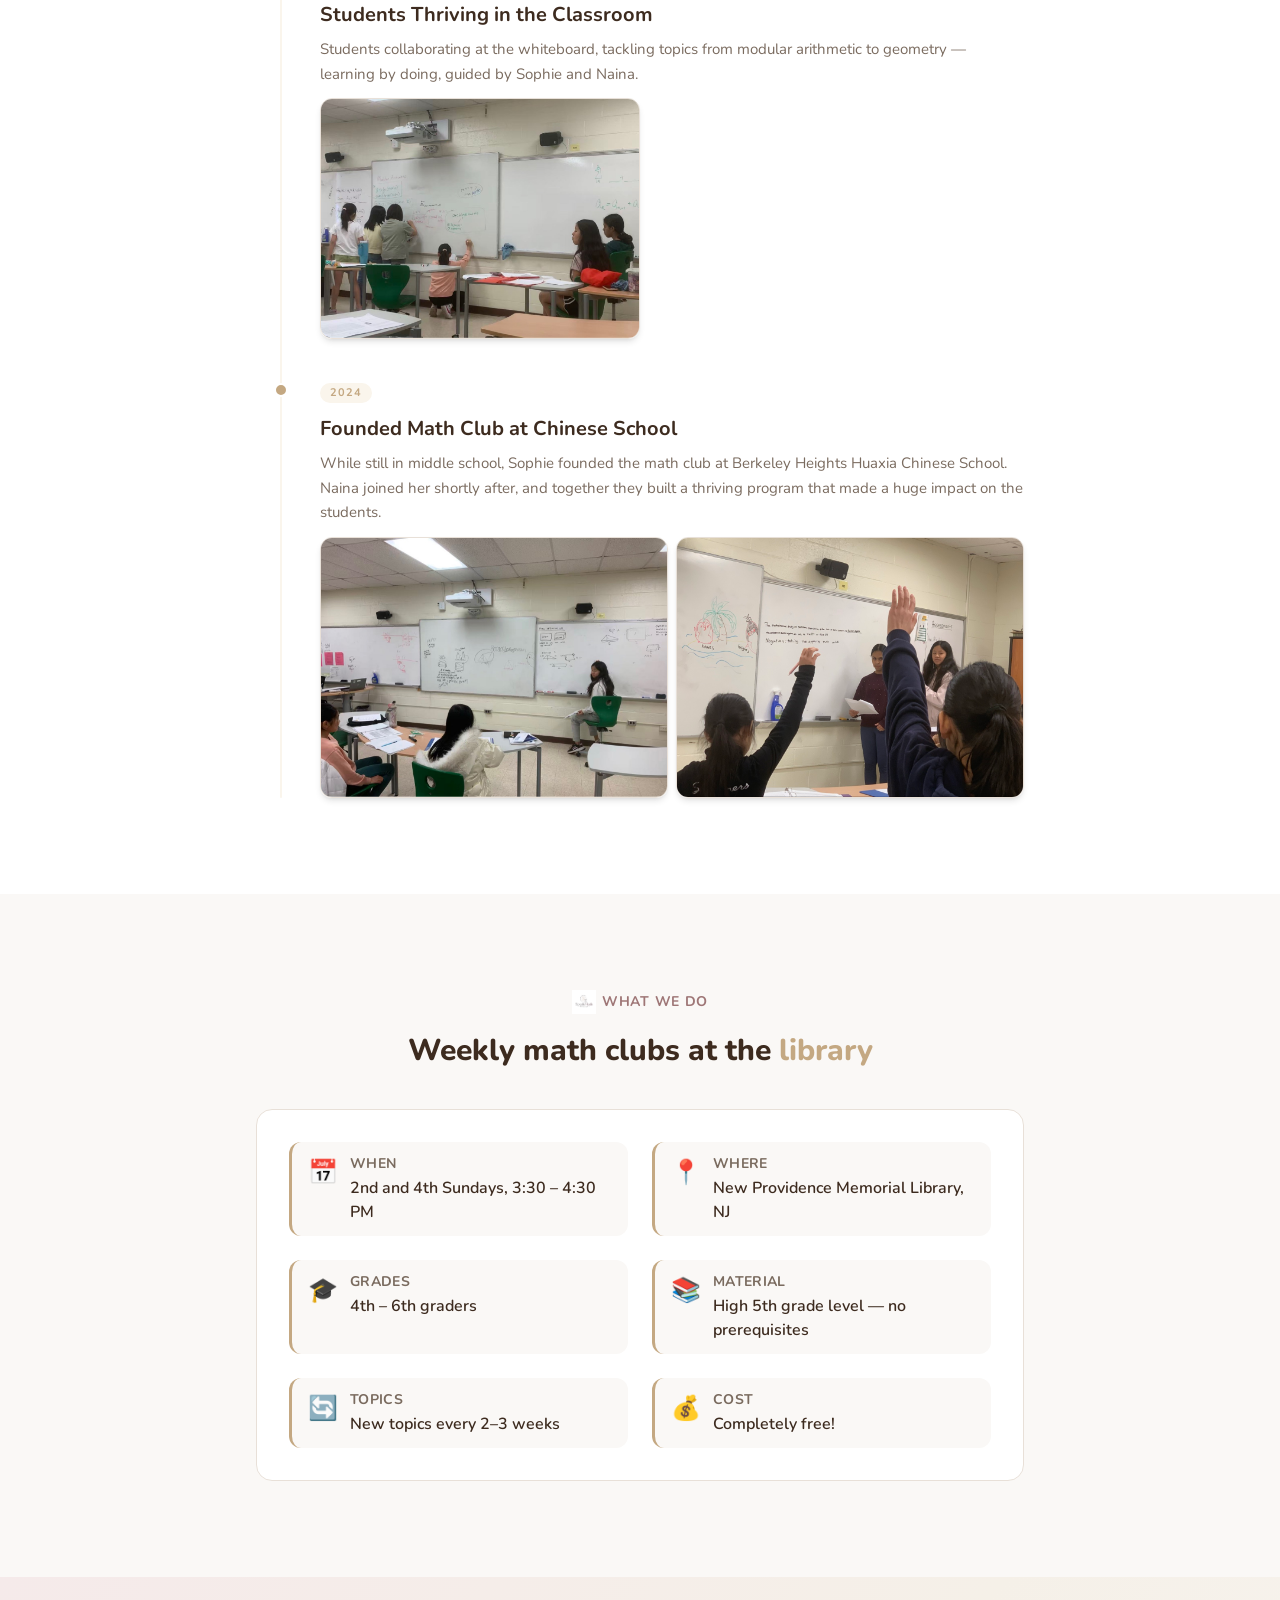
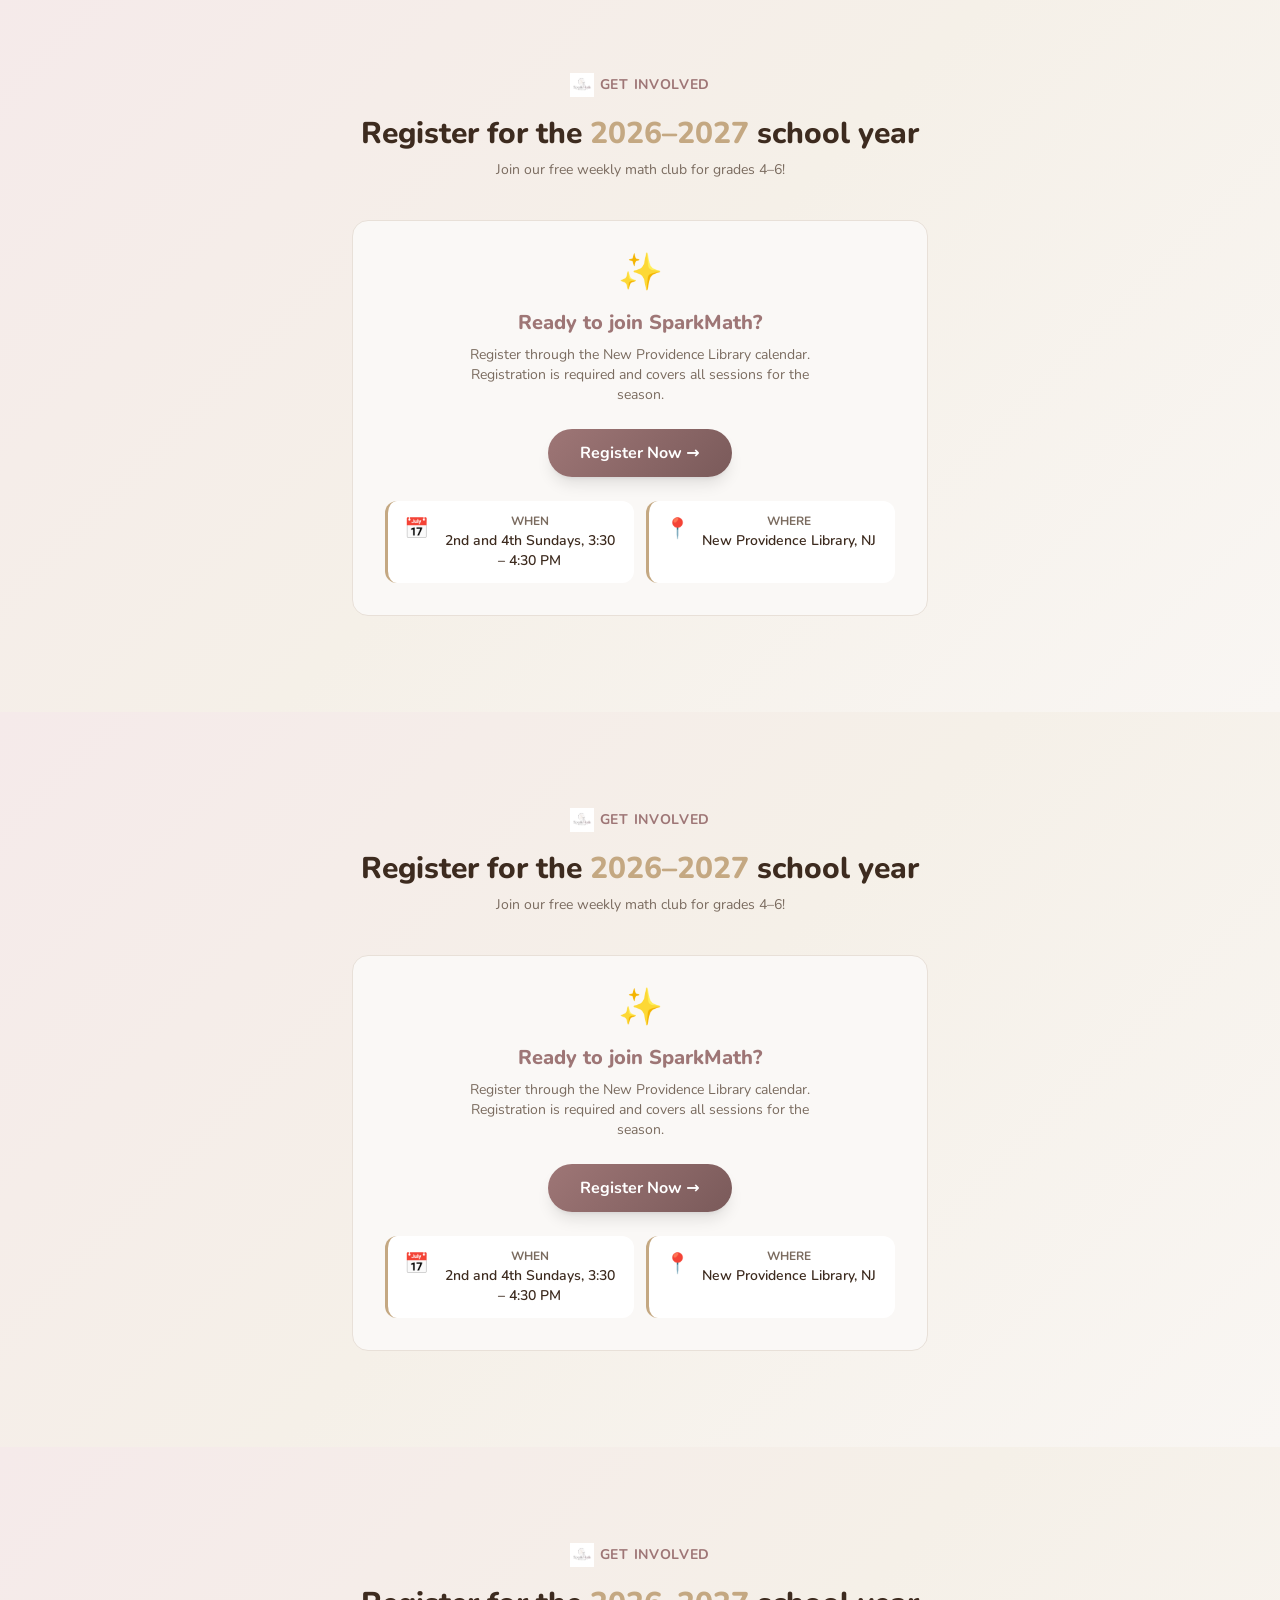
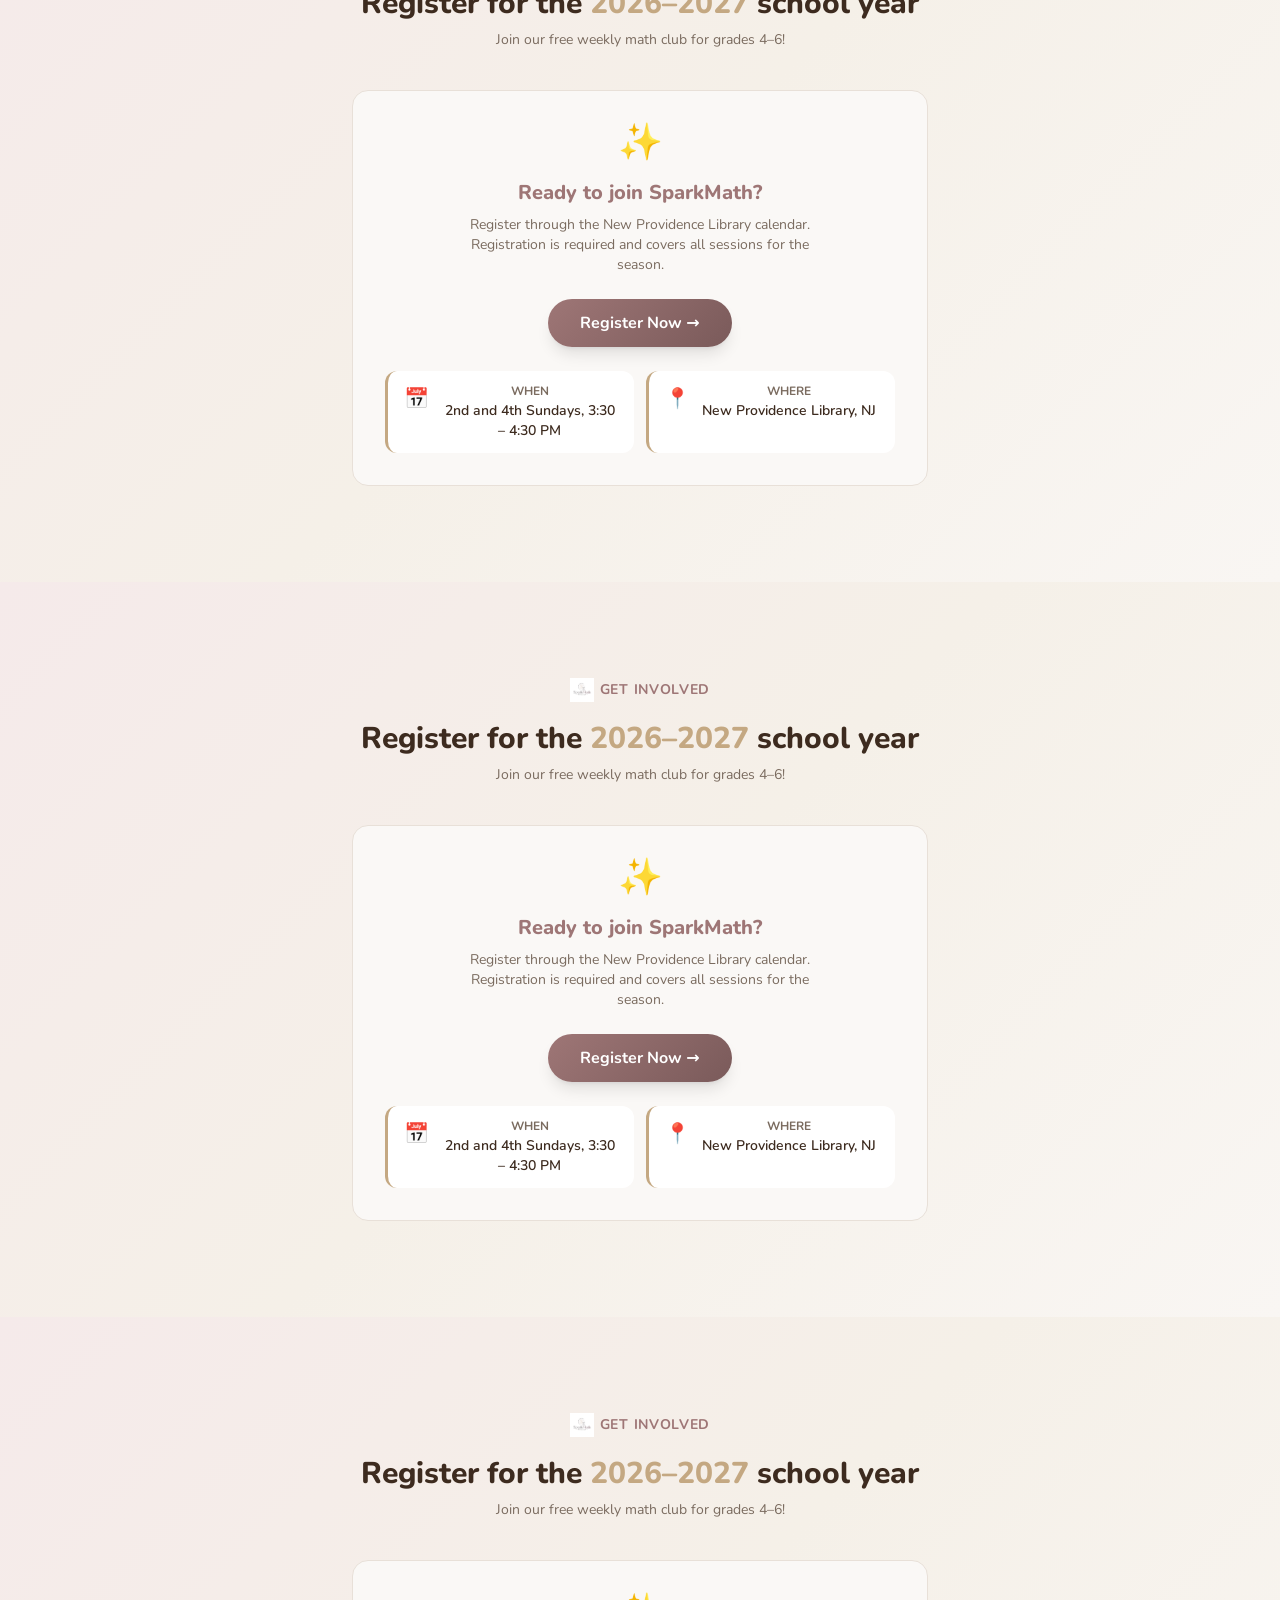
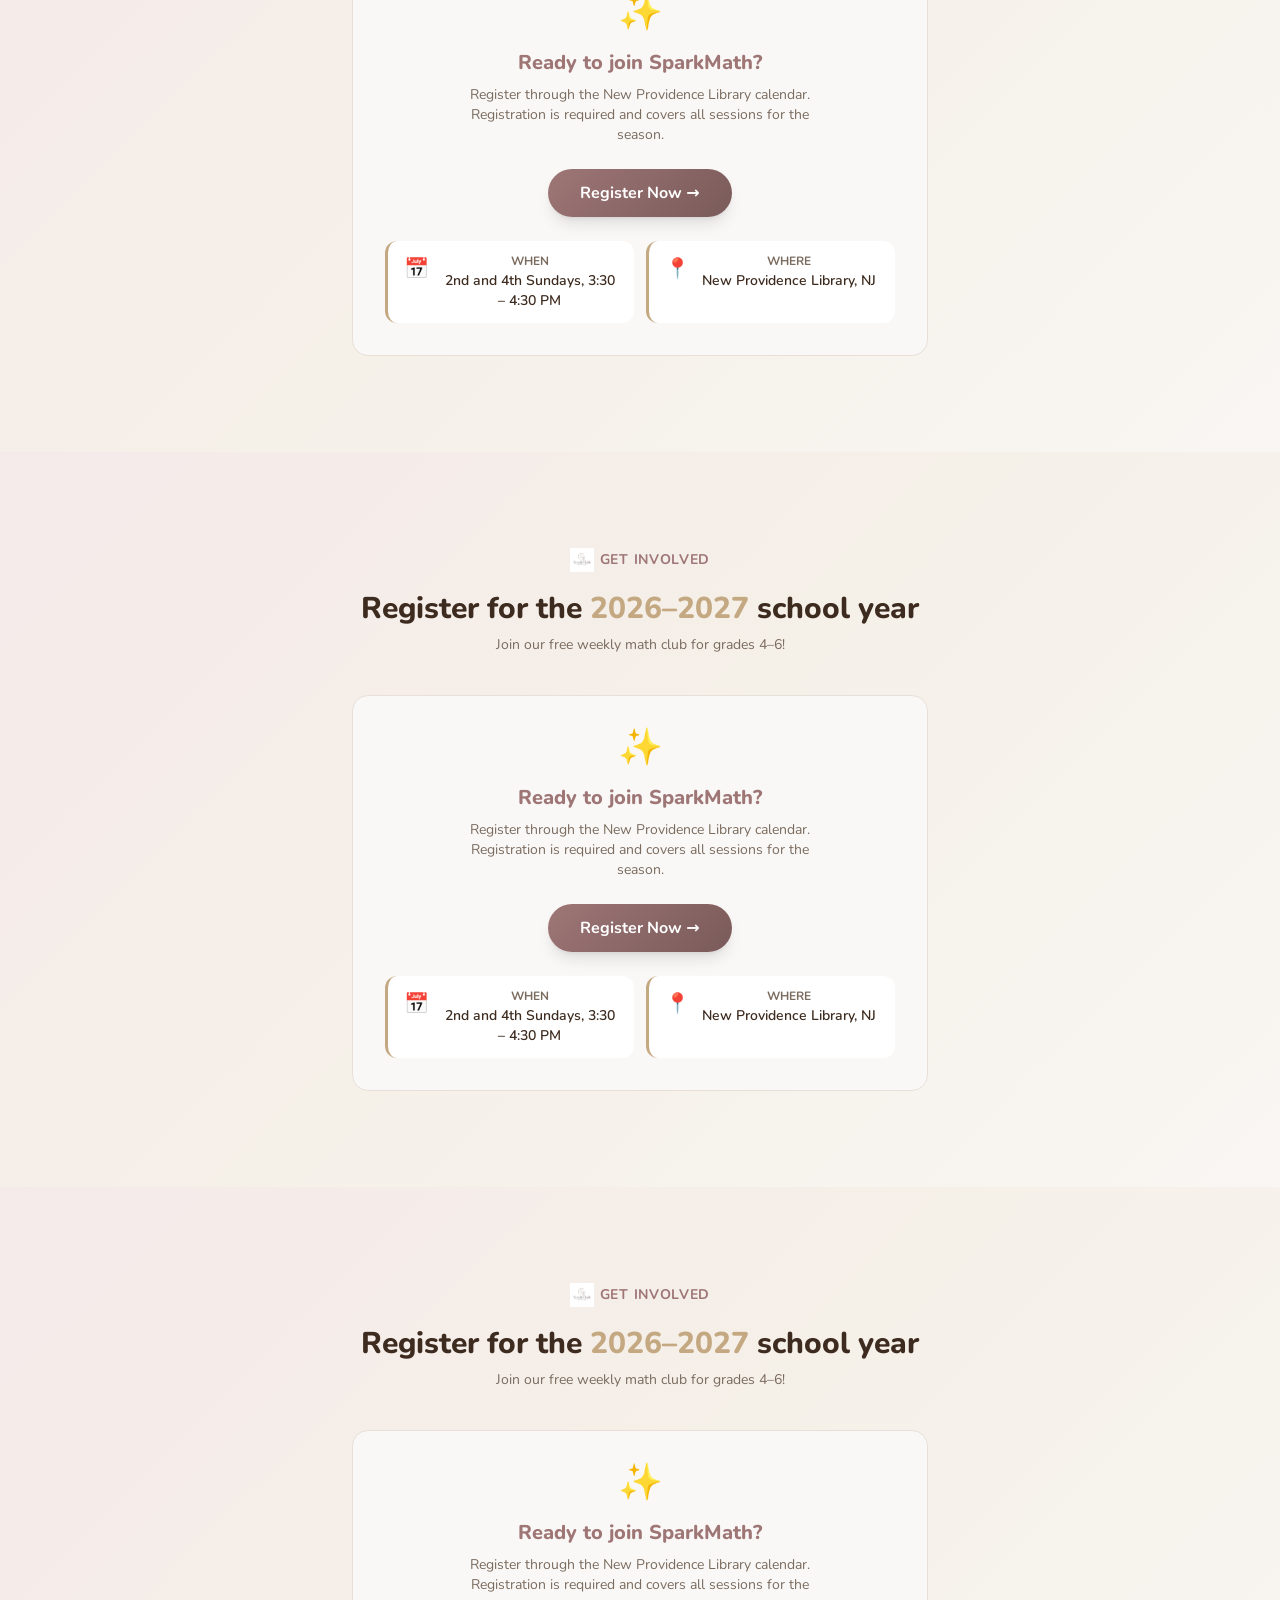
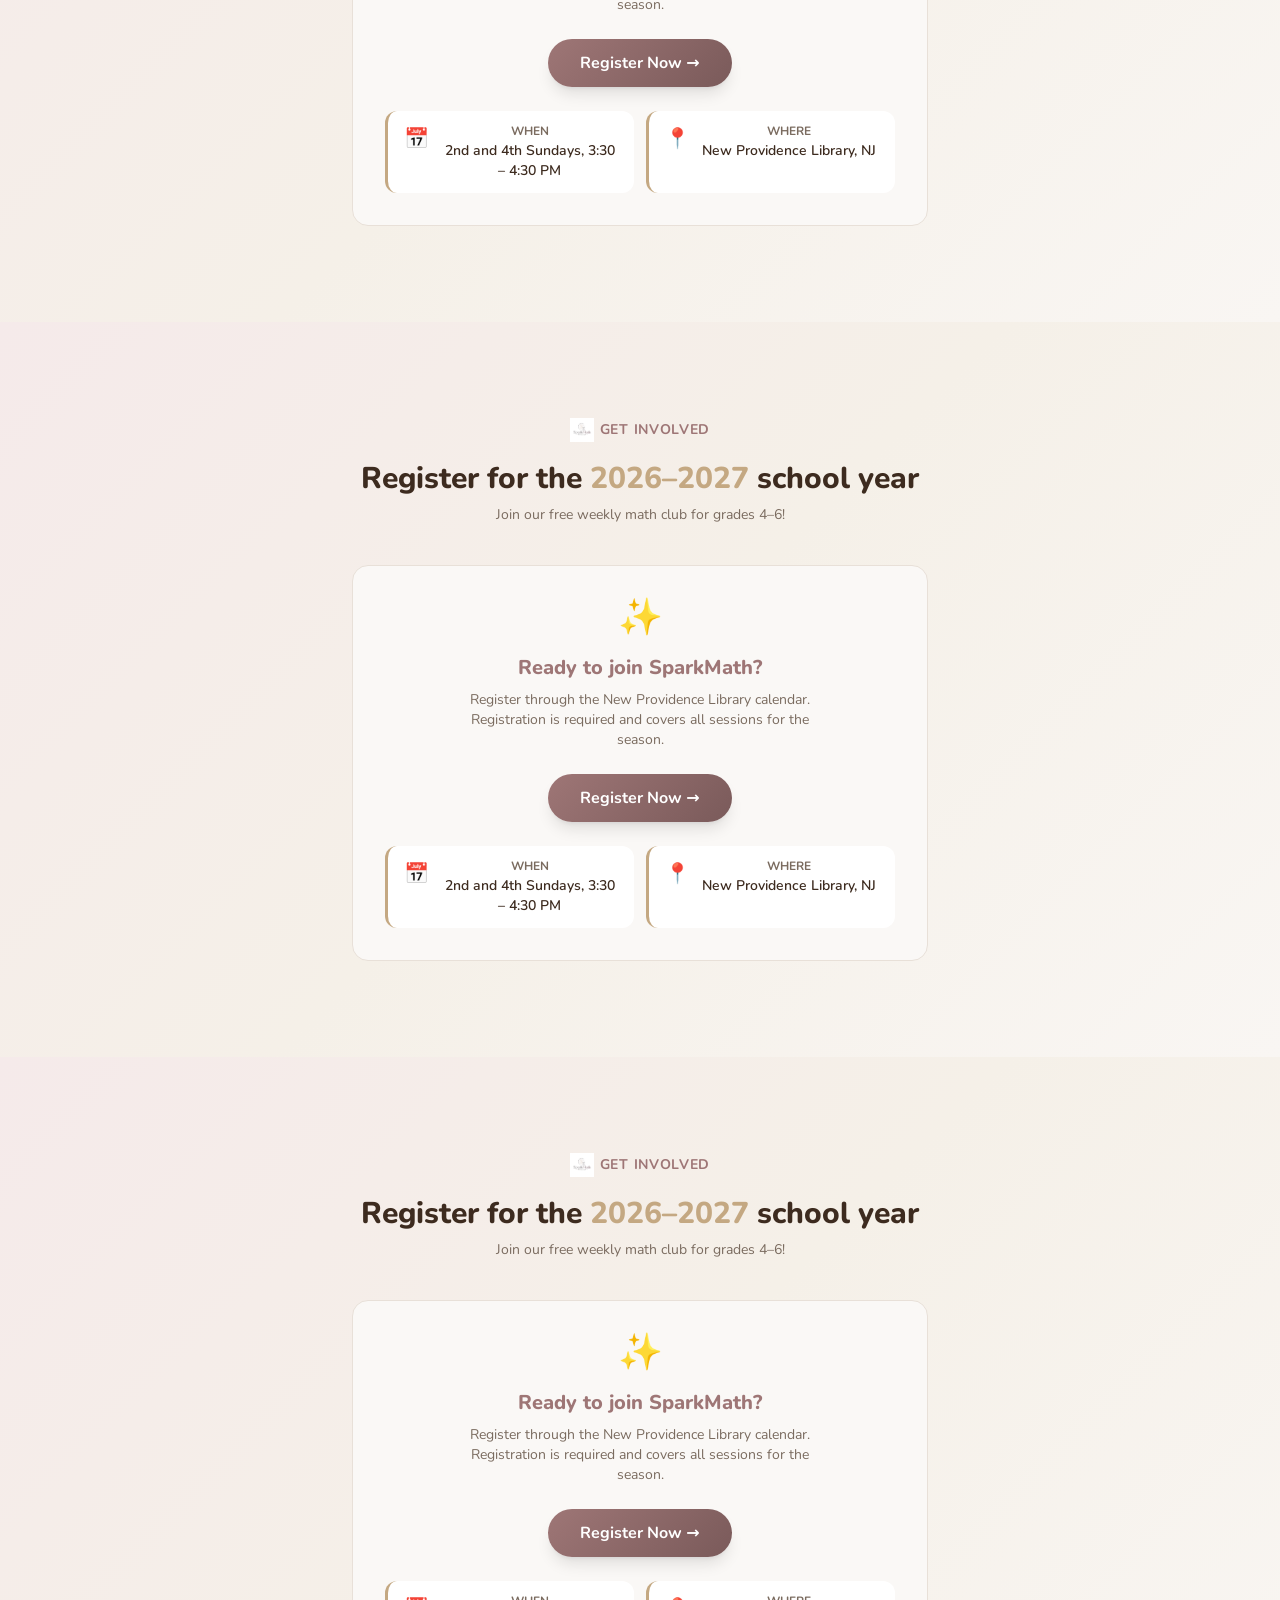
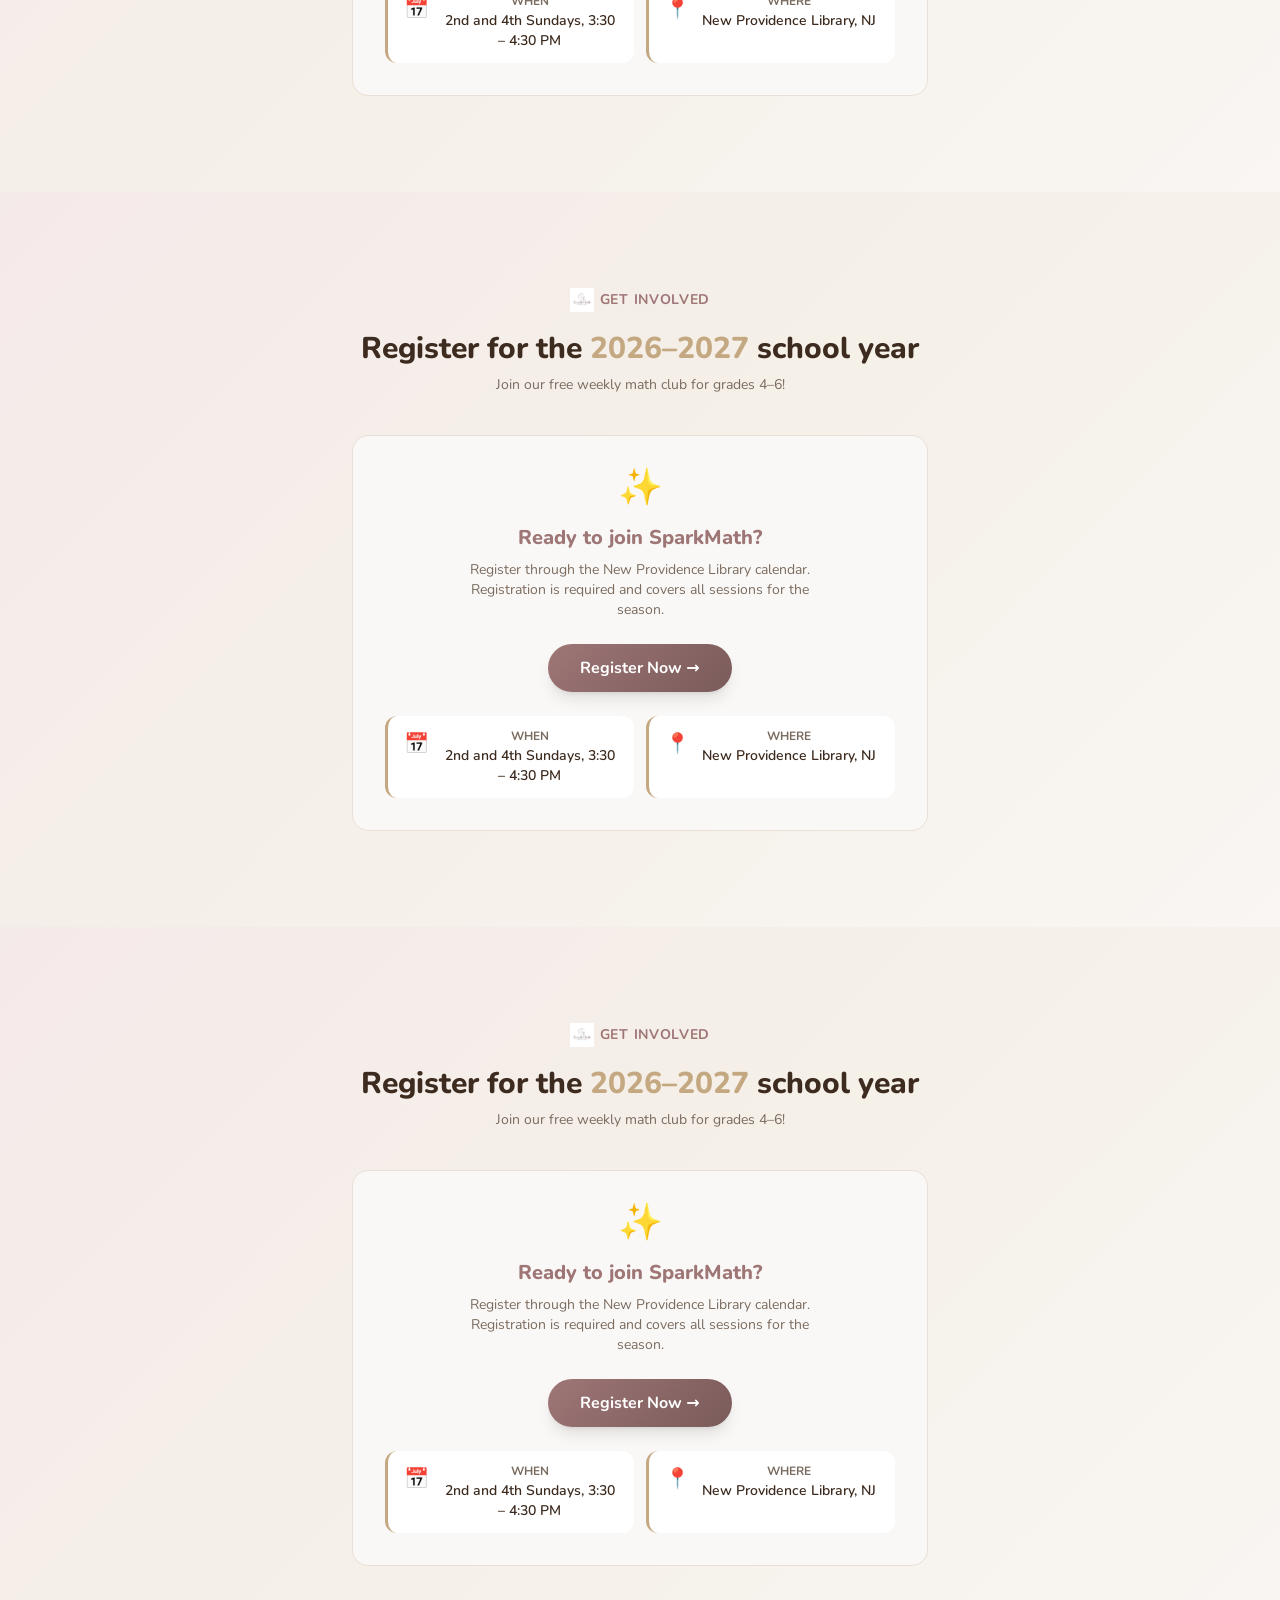
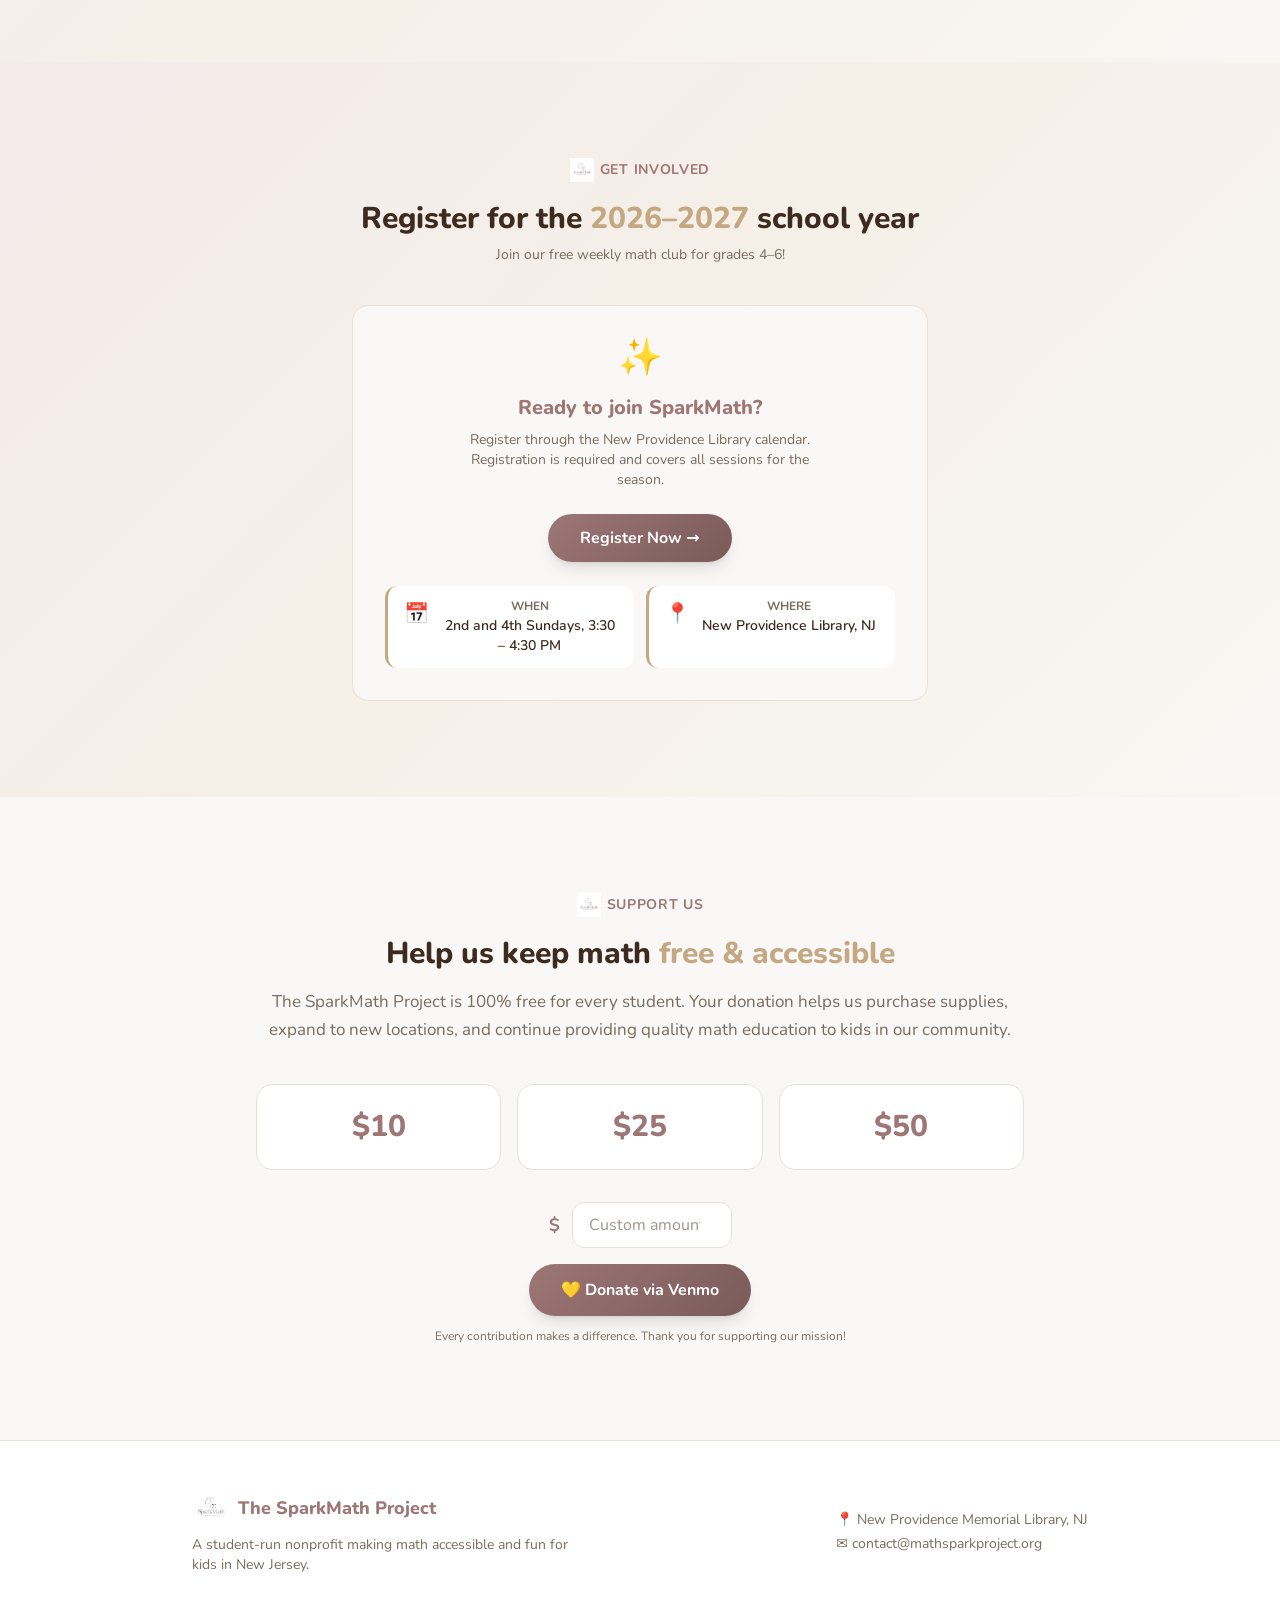
==== commit 6dbfffe7: "Add countdown, parent FAQ, What We Learned, bootcamp note; update Naina role and bio" ====
--- a/index.html
+++ b/index.html
@@ -78,6 +78,16 @@
           storiesLink.href = '#testimonials';
           storiesLink.className = 'hover:text-[var(--accent)] transition-colors';
           storiesLink.textContent = 'Stories';
+          var learnedLink = document.createElement('a');
+          learnedLink.href = '#learned';
+          learnedLink.className = 'hover:text-[var(--accent)] transition-colors';
+          learnedLink.textContent = 'Learned';
+          var faqLink = document.createElement('a');
+          faqLink.href = '#faq';
+          faqLink.className = 'hover:text-[var(--accent)] transition-colors';
+          faqLink.textContent = 'FAQ';
+          navLinks.insertBefore(learnedLink, regLink);
+          navLinks.insertBefore(faqLink, regLink);
           navLinks.insertBefore(storiesLink, regLink);
           navLinks.insertBefore(regLink, lastLink);
         }
@@ -176,6 +186,133 @@
           }
         });
 
+
+        // 7. Next session countdown, before the Schedule section
+        var schedSection = document.getElementById('schedule');
+        if (schedSection) {
+          var cdSection = document.createElement('section');
+          cdSection.id = 'countdown';
+          cdSection.className = 'py-12 sm:py-16 px-5';
+          cdSection.innerHTML = '' +
+            '<div class="max-w-3xl mx-auto text-center">' +
+              '<div class="inline-flex items-center gap-1.5 text-sm font-bold uppercase tracking-wider" style="color:var(--accent)">' +
+                '<img src="assets/logo.png" alt="SparkMath logo" width="24" height="24" class="inline-block" style="object-fit:contain" />' +
+                ' Next Session' +
+              '</div>' +
+              '<h2 class="text-2xl sm:text-3xl font-extrabold mt-3">See you at the <span style="color:var(--gold)">next session</span></h2>' +
+              '<p id="countdown-date" class="text-base font-semibold mt-3" style="color:var(--dim)"></p>' +
+              '<div class="mt-6 flex justify-center gap-3 sm:gap-4">' +
+                '<div class="rounded-2xl px-4 py-3 w-20" style="background:var(--surface);border:1px solid var(--border)"><div id="cd-days" class="text-2xl sm:text-3xl font-extrabold" style="color:var(--gold)">--</div><div class="text-xs font-bold uppercase mt-1" style="color:var(--dim)">Days</div></div>' +
+                '<div class="rounded-2xl px-4 py-3 w-20" style="background:var(--surface);border:1px solid var(--border)"><div id="cd-hours" class="text-2xl sm:text-3xl font-extrabold" style="color:var(--gold)">--</div><div class="text-xs font-bold uppercase mt-1" style="color:var(--dim)">Hours</div></div>' +
+                '<div class="rounded-2xl px-4 py-3 w-20" style="background:var(--surface);border:1px solid var(--border)"><div id="cd-mins" class="text-2xl sm:text-3xl font-extrabold" style="color:var(--gold)">--</div><div class="text-xs font-bold uppercase mt-1" style="color:var(--dim)">Minutes</div></div>' +
+              '</div>' +
+              '<p class="text-sm mt-4" style="color:var(--dim)">2nd and 4th Sundays, 3:30 to 4:30 PM at New Providence Library.</p>' +
+              '<a href="#register" class="mt-5 inline-flex items-center gap-2 rounded-full px-7 py-3 text-base font-bold text-white shadow-lg transition-transform hover:scale-105" style="background:linear-gradient(135deg, var(--accent), #7A5A5A)">Register for the next session</a>' +
+            '</div>';
+          schedSection.parentNode.insertBefore(cdSection, schedSection);
+          var updateCountdown = function(){
+            var now = new Date();
+            var next = null;
+            for (var m = 0; m < 4 && !next; m++) {
+              var base = new Date(now.getFullYear(), now.getMonth() + m, 1);
+              var firstDow = base.getDay();
+              var firstSun = 1 + ((7 - firstDow) % 7);
+              [firstSun + 7, firstSun + 21].forEach(function(day){
+                if (next) return;
+                var d = new Date(base.getFullYear(), base.getMonth(), day, 15, 30, 0);
+                if (d.getTime() > now.getTime()) next = d;
+              });
+            }
+            if (!next) return;
+            var dateEl = document.getElementById('countdown-date');
+            if (dateEl) dateEl.textContent = 'Sunday, ' + next.toLocaleDateString('en-US', {month:'long', day:'numeric', year:'numeric'}) + ', 3:30 to 4:30 PM';
+            var diff = next.getTime() - now.getTime();
+            var set = function(id, v){ var el = document.getElementById(id); if (el) el.textContent = v; };
+            set('cd-days', Math.floor(diff / 86400000));
+            set('cd-hours', Math.floor(diff % 86400000 / 3600000));
+            set('cd-mins', Math.floor(diff % 3600000 / 60000));
+          };
+          updateCountdown();
+          setInterval(updateCountdown, 60000);
+        }
+
+        // 8. What We Learned This Week, before the Register section
+        var learnedSection = document.createElement('section');
+        learnedSection.id = 'learned';
+        learnedSection.className = 'py-16 sm:py-24 px-5';
+        learnedSection.style.background = 'var(--surface)';
+        learnedSection.innerHTML = '' +
+          '<div class="max-w-3xl mx-auto">' +
+            '<div class="text-center mb-10">' +
+              '<div class="inline-flex items-center gap-1.5 text-sm font-bold uppercase tracking-wider" style="color:var(--accent)">' +
+                '<img src="assets/logo.png" alt="SparkMath logo" width="24" height="24" class="inline-block" style="object-fit:contain" />' +
+                ' What We Learned' +
+              '</div>' +
+              '<h2 class="text-2xl sm:text-3xl font-extrabold mt-3">What we learned <span style="color:var(--gold)">this week</span></h2>' +
+              '<p class="text-sm mt-2" style="color:var(--dim)">A short recap after each session, so families can see what the kids practiced.</p>' +
+            '</div>' +
+            '<div class="space-y-6">' +
+              '<article class="rounded-2xl p-6 sm:p-8" style="background:var(--bg);border:1px solid var(--border)">' +
+                '<span class="inline-block text-[11px] font-bold uppercase tracking-widest px-2.5 py-0.5 rounded-full" style="background:var(--gold-50);color:var(--gold)">November 8, 2026</span>' +
+                '<h3 class="text-xl font-extrabold mt-2">Variables</h3>' +
+                '<p class="text-[15px] leading-7 mt-2" style="color:var(--dim)">This week we learned about variables, the letters that stand for numbers we do not know yet. Students practiced finding the missing number in equations like x + 7 = 9 and 2x + 10 = 20, and by the end they could solve for x and y on their own.</p>' +
+                '<div class="mt-4 flex flex-wrap gap-2">' +
+                  '<span class="rounded-full px-3 py-1 text-sm font-bold" style="background:var(--gold-50);color:var(--gold);border:1px solid var(--gold)">x + 7 = 9, so x = 2</span>' +
+                  '<span class="rounded-full px-3 py-1 text-sm font-bold" style="background:var(--gold-50);color:var(--gold);border:1px solid var(--gold)">2x = 8, so x = 4</span>' +
+                  '<span class="rounded-full px-3 py-1 text-sm font-bold" style="background:var(--gold-50);color:var(--gold);border:1px solid var(--gold)">2x + 10 = 20, so x = 5</span>' +
+                  '<span class="rounded-full px-3 py-1 text-sm font-bold" style="background:var(--gold-50);color:var(--gold);border:1px solid var(--gold)">3y + 1 = 4, so y = 1</span>' +
+                '</div>' +
+              '</article>' +
+              '<article class="rounded-2xl p-6 sm:p-8" style="background:var(--bg);border:1px solid var(--border)">' +
+                '<span class="inline-block text-[11px] font-bold uppercase tracking-widest px-2.5 py-0.5 rounded-full" style="background:var(--gold-50);color:var(--gold)">October 25, 2026</span>' +
+                '<h3 class="text-xl font-extrabold mt-2">Equations and Word Problems</h3>' +
+                '<p class="text-[15px] leading-7 mt-2" style="color:var(--dim)">We reviewed variables, equations, and expressions, starting with x + 2 = 5, so x = 3. Students practiced solving basic equations, then tried word problems, stories that turn into equations. For example, Bobcat and Bobbycat eat 12 pounds of food a day, and Bobcat eats twice as much as Bobbycat, so Bobbycat eats 4 pounds a day. One apple makes 8 slices and feeds Robertio the mouse for 4 days, so he eats 2 slices a day.</p>' +
+                '<div class="mt-4 flex flex-wrap gap-2">' +
+                  '<span class="rounded-full px-3 py-1 text-sm font-bold" style="background:var(--gold-50);color:var(--gold);border:1px solid var(--gold)">x + 2 = 5, so x = 3</span>' +
+                  '<span class="rounded-full px-3 py-1 text-sm font-bold" style="background:var(--gold-50);color:var(--gold);border:1px solid var(--gold)">Bobbycat eats 4 pounds a day</span>' +
+                  '<span class="rounded-full px-3 py-1 text-sm font-bold" style="background:var(--gold-50);color:var(--gold);border:1px solid var(--gold)">Robertio eats 2 slices a day</span>' +
+                '</div>' +
+              '</article>' +
+            '</div>' +
+            '<p class="text-sm text-center mt-6" style="color:var(--dim)">New entries will be added here after each session.</p>' +
+          '</div>';
+        donateSection.parentNode.insertBefore(learnedSection, regSection);
+
+        // 9. Parent FAQ, before the Register section
+        var faqSection = document.createElement('section');
+        faqSection.id = 'faq';
+        faqSection.className = 'py-16 sm:py-24 px-5';
+        faqSection.innerHTML = '' +
+          '<div class="max-w-3xl mx-auto">' +
+            '<div class="text-center mb-10">' +
+              '<div class="inline-flex items-center gap-1.5 text-sm font-bold uppercase tracking-wider" style="color:var(--accent)">' +
+                '<img src="assets/logo.png" alt="SparkMath logo" width="24" height="24" class="inline-block" style="object-fit:contain" />' +
+                ' For Parents' +
+              '</div>' +
+              '<h2 class="text-2xl sm:text-3xl font-extrabold mt-3">Questions parents <span style="color:var(--gold)">ask us</span></h2>' +
+            '</div>' +
+            '<div class="space-y-3">' +
+              '<details class="rounded-2xl p-5" style="background:var(--surface);border:1px solid var(--border)"><summary class="font-bold cursor-pointer">Is SparkMath free?</summary><p class="text-[15px] leading-7 mt-2" style="color:var(--dim)">Yes. Every session is completely free.</p></details>' +
+              '<details class="rounded-2xl p-5" style="background:var(--surface);border:1px solid var(--border)"><summary class="font-bold cursor-pointer">What grades is it for?</summary><p class="text-[15px] leading-7 mt-2" style="color:var(--dim)">SparkMath is for students in 4th to 6th grade.</p></details>' +
+              '<details class="rounded-2xl p-5" style="background:var(--surface);border:1px solid var(--border)"><summary class="font-bold cursor-pointer">When and where does it meet?</summary><p class="text-[15px] leading-7 mt-2" style="color:var(--dim)">We meet on the 2nd and 4th Sundays of the month, 3:30 to 4:30 PM, at New Providence Library in New Jersey.</p></details>' +
+              '<details class="rounded-2xl p-5" style="background:var(--surface);border:1px solid var(--border)"><summary class="font-bold cursor-pointer">Does my child need to know anything first?</summary><p class="text-[15px] leading-7 mt-2" style="color:var(--dim)">No. There are no prerequisites. The material is at a high 5th grade level, and we explain every new idea from the start.</p></details>' +
+              '<details class="rounded-2xl p-5" style="background:var(--surface);border:1px solid var(--border)"><summary class="font-bold cursor-pointer">How do we sign up?</summary><p class="text-[15px] leading-7 mt-2" style="color:var(--dim)">Register through the SparkMath registration form: <a href="https://forms.gle/eW95bLzfteL2mB9VA" target="_blank" rel="noopener" style="color:var(--accent);font-weight:700">SparkMath registration form</a>. You can also register on the New Providence Library calendar.</p></details>' +
+              '<details class="rounded-2xl p-5" style="background:var(--surface);border:1px solid var(--border)"><summary class="font-bold cursor-pointer">What should my child bring?</summary><p class="text-[15px] leading-7 mt-2" style="color:var(--dim)">Just a pencil and paper. Nothing else is needed.</p></details>' +
+            '</div>' +
+          '</div>';
+        donateSection.parentNode.insertBefore(faqSection, regSection);
+
+        // 10. Summer bootcamp coming soon banner, before the Mission section
+        var missionSection = document.getElementById('mission');
+        if (missionSection) {
+          var bootBanner = document.createElement('div');
+          bootBanner.className = 'px-5 py-4 text-center';
+          bootBanner.style.background = 'var(--gold-50)';
+          bootBanner.style.borderBottom = '1px solid var(--gold)';
+          bootBanner.innerHTML = '<p class="text-sm sm:text-base font-bold" style="color:var(--gold)">Coming soon: look out for a bootcamp in the summer. Details will be shared here.</p>';
+          missionSection.parentNode.insertBefore(bootBanner, missionSection);
+        }
+
         return true;
       }
 
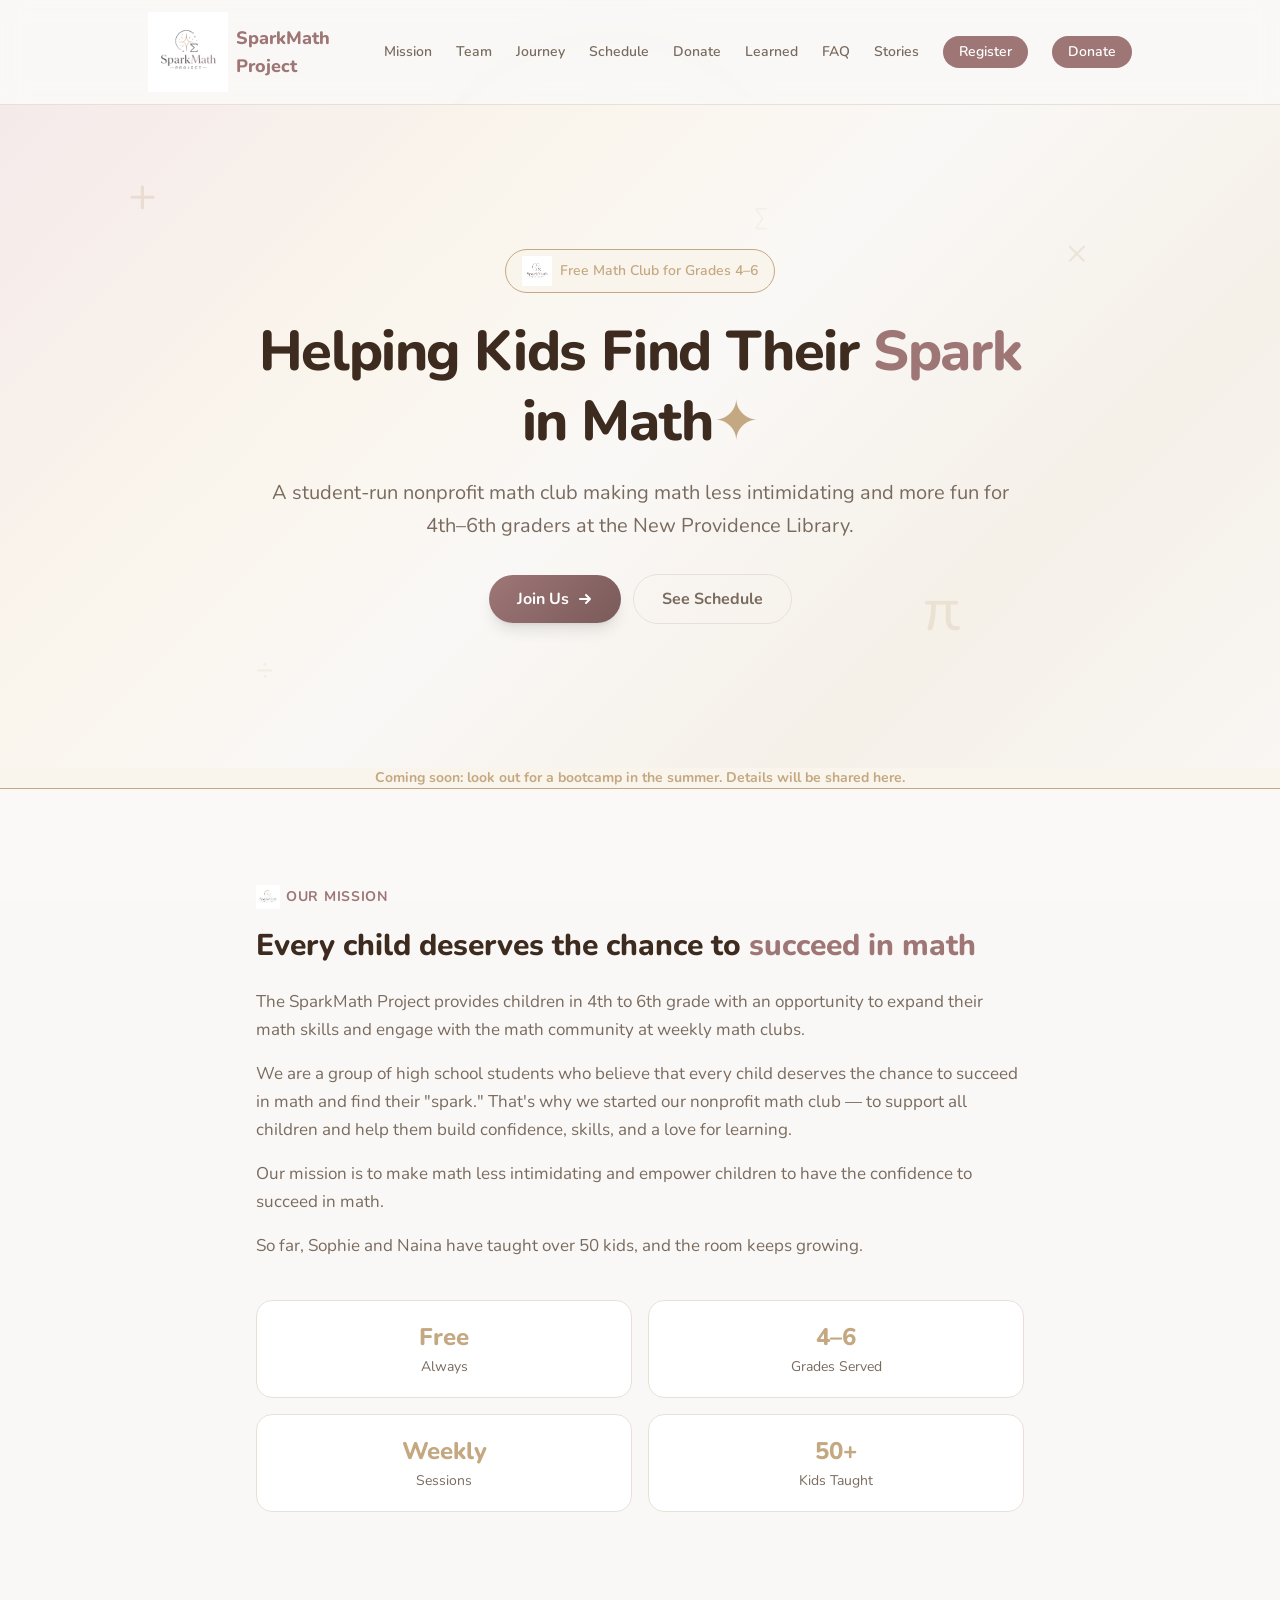
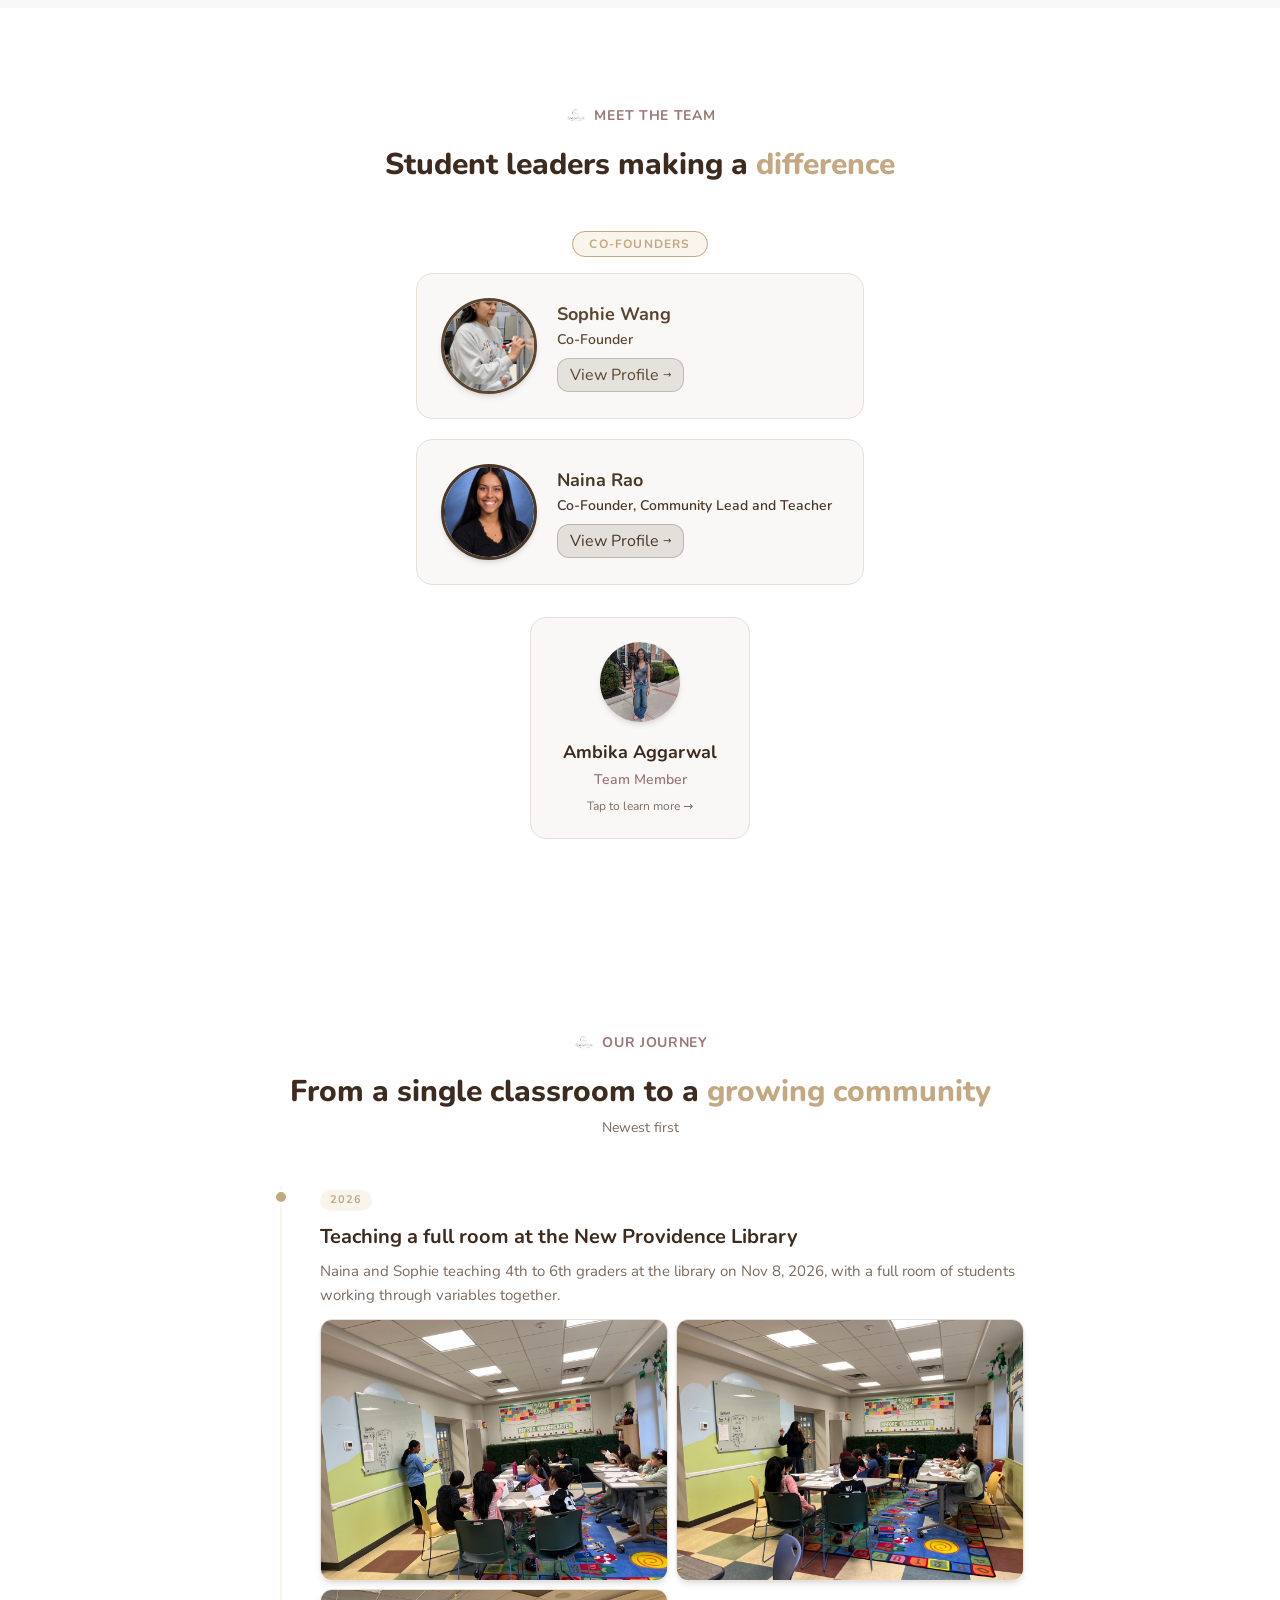
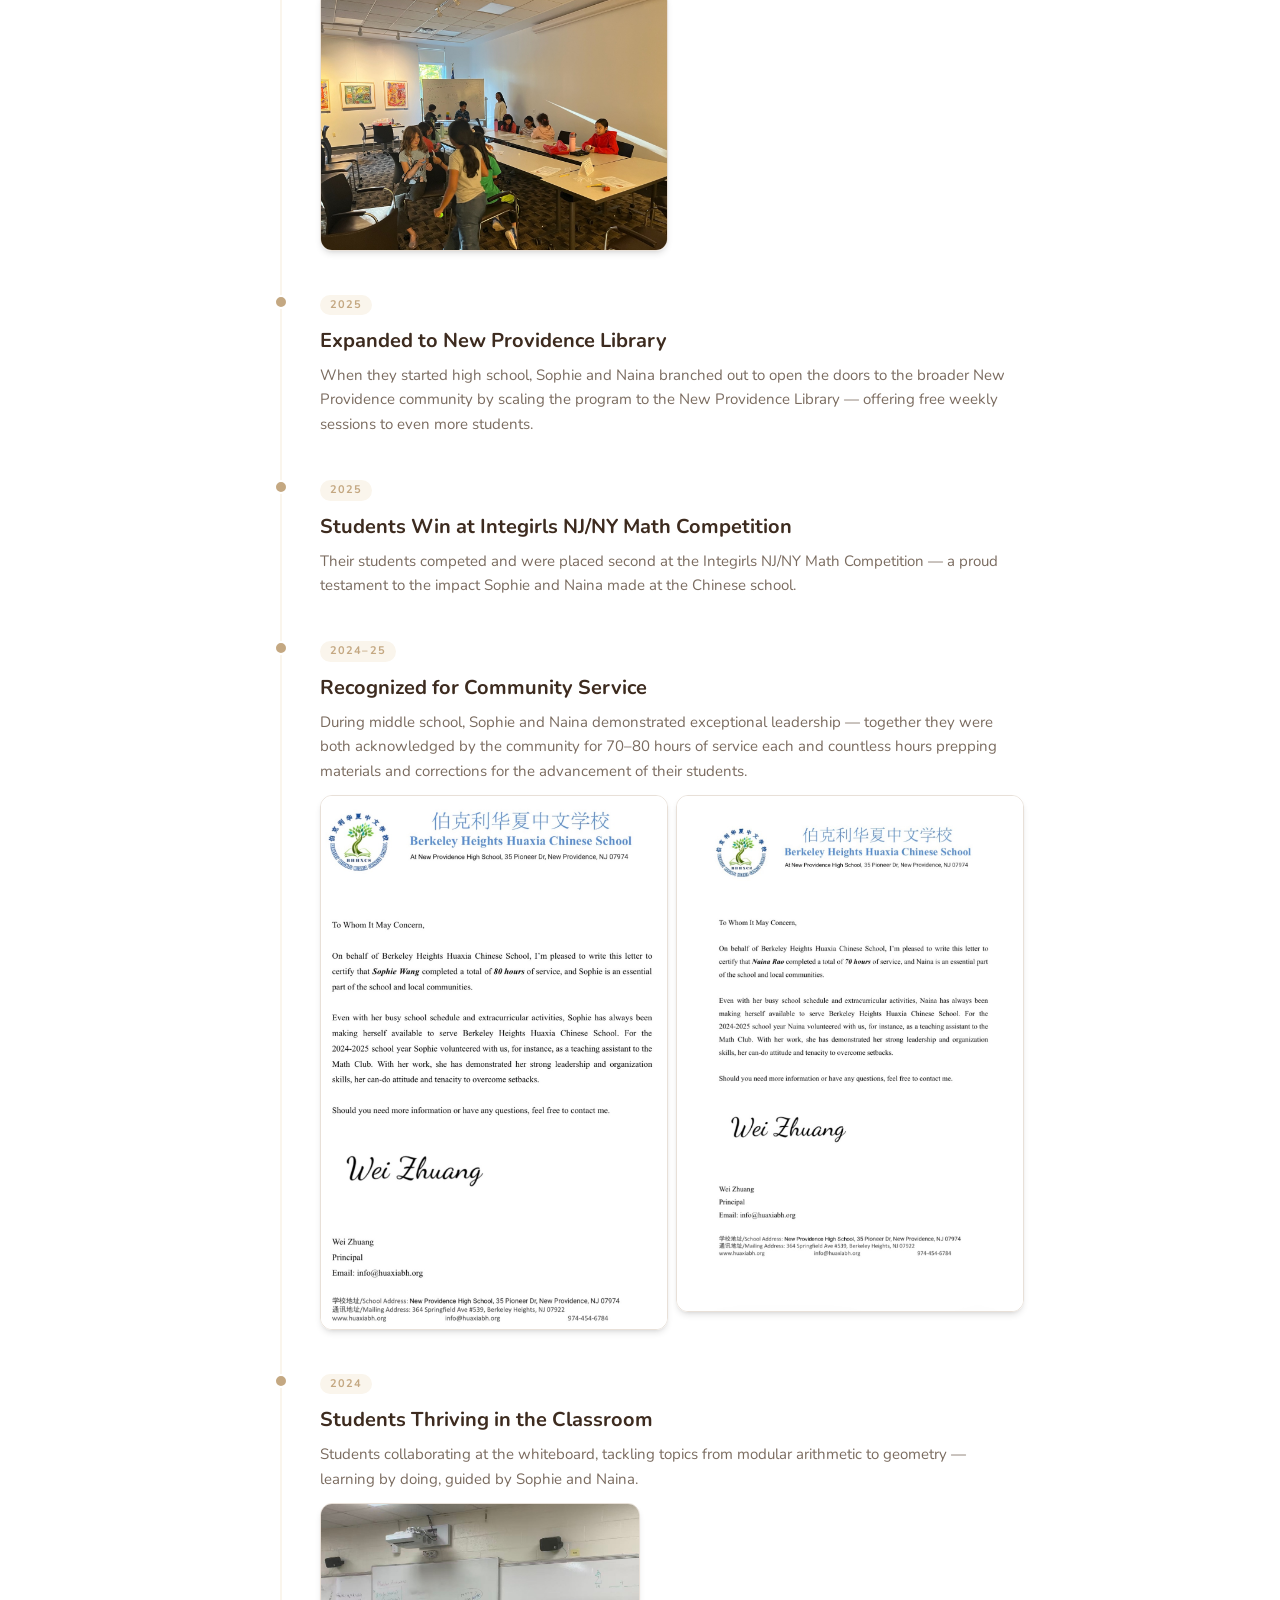
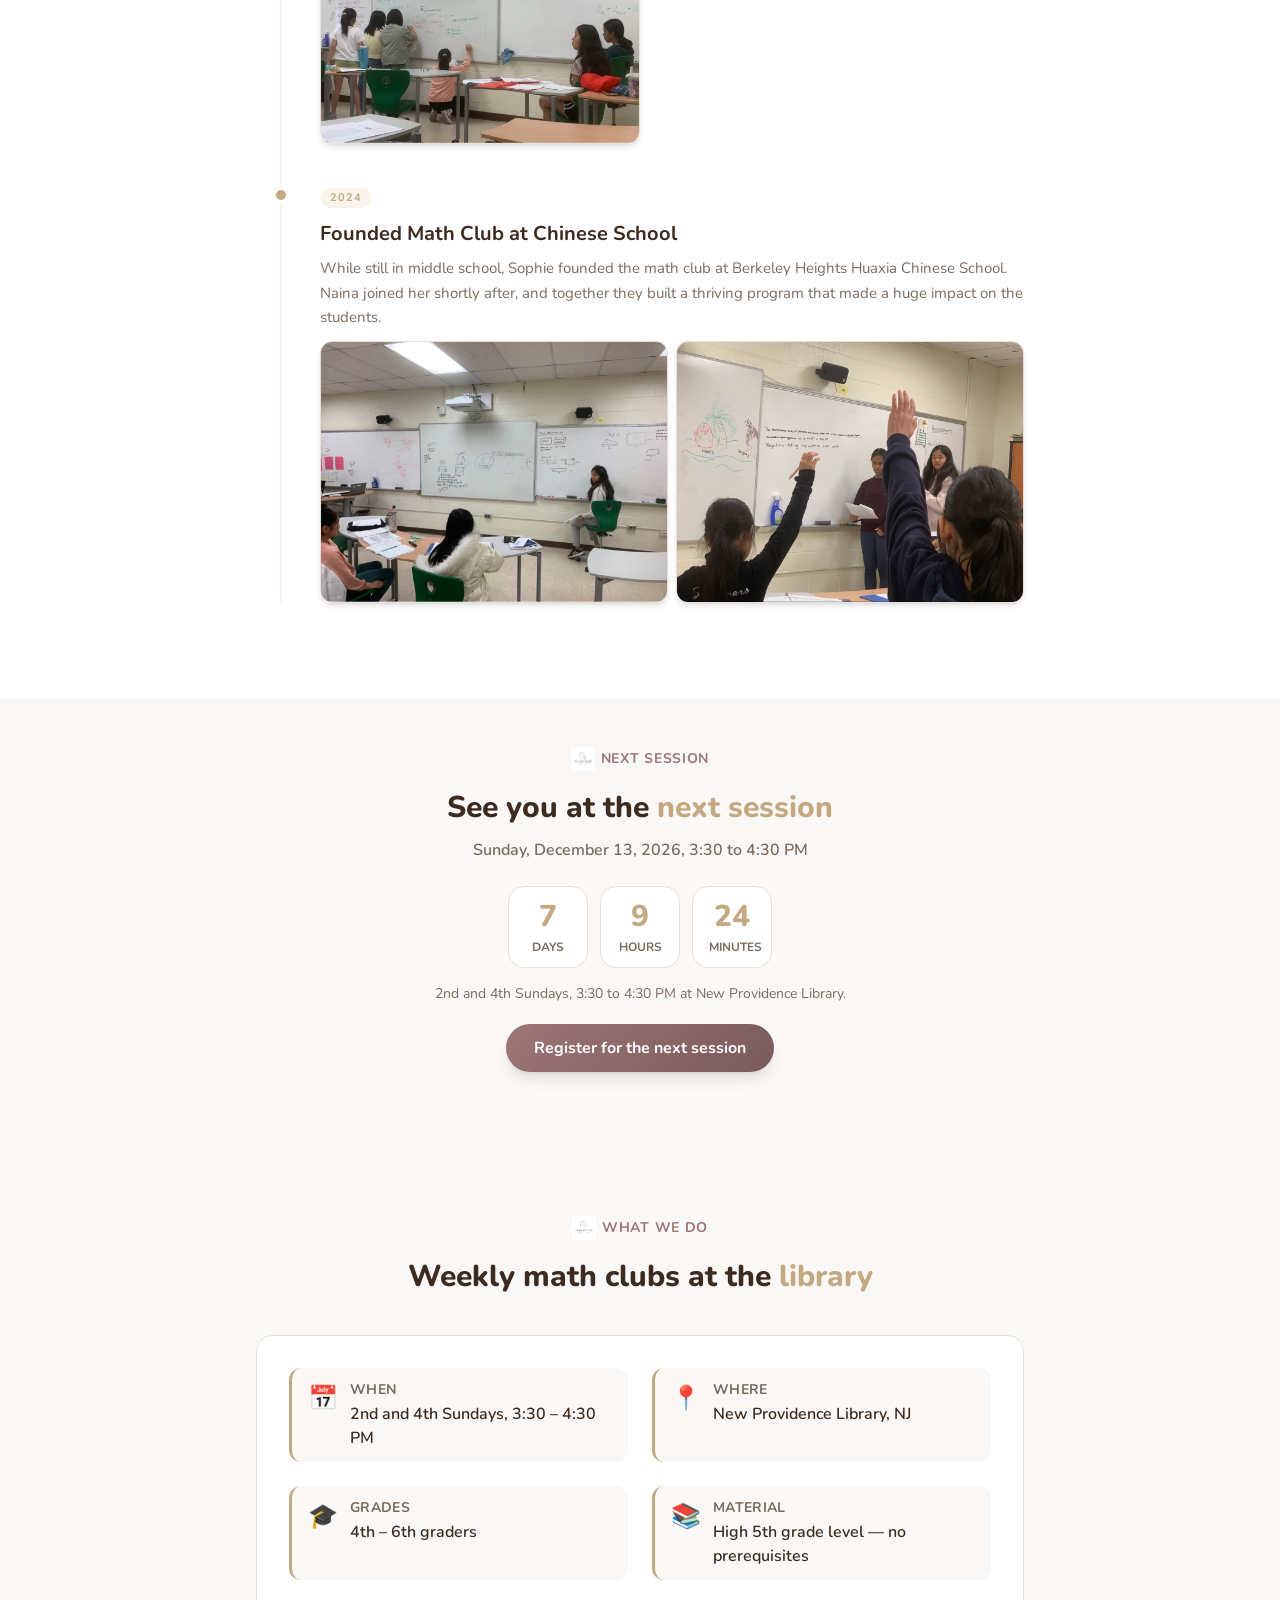
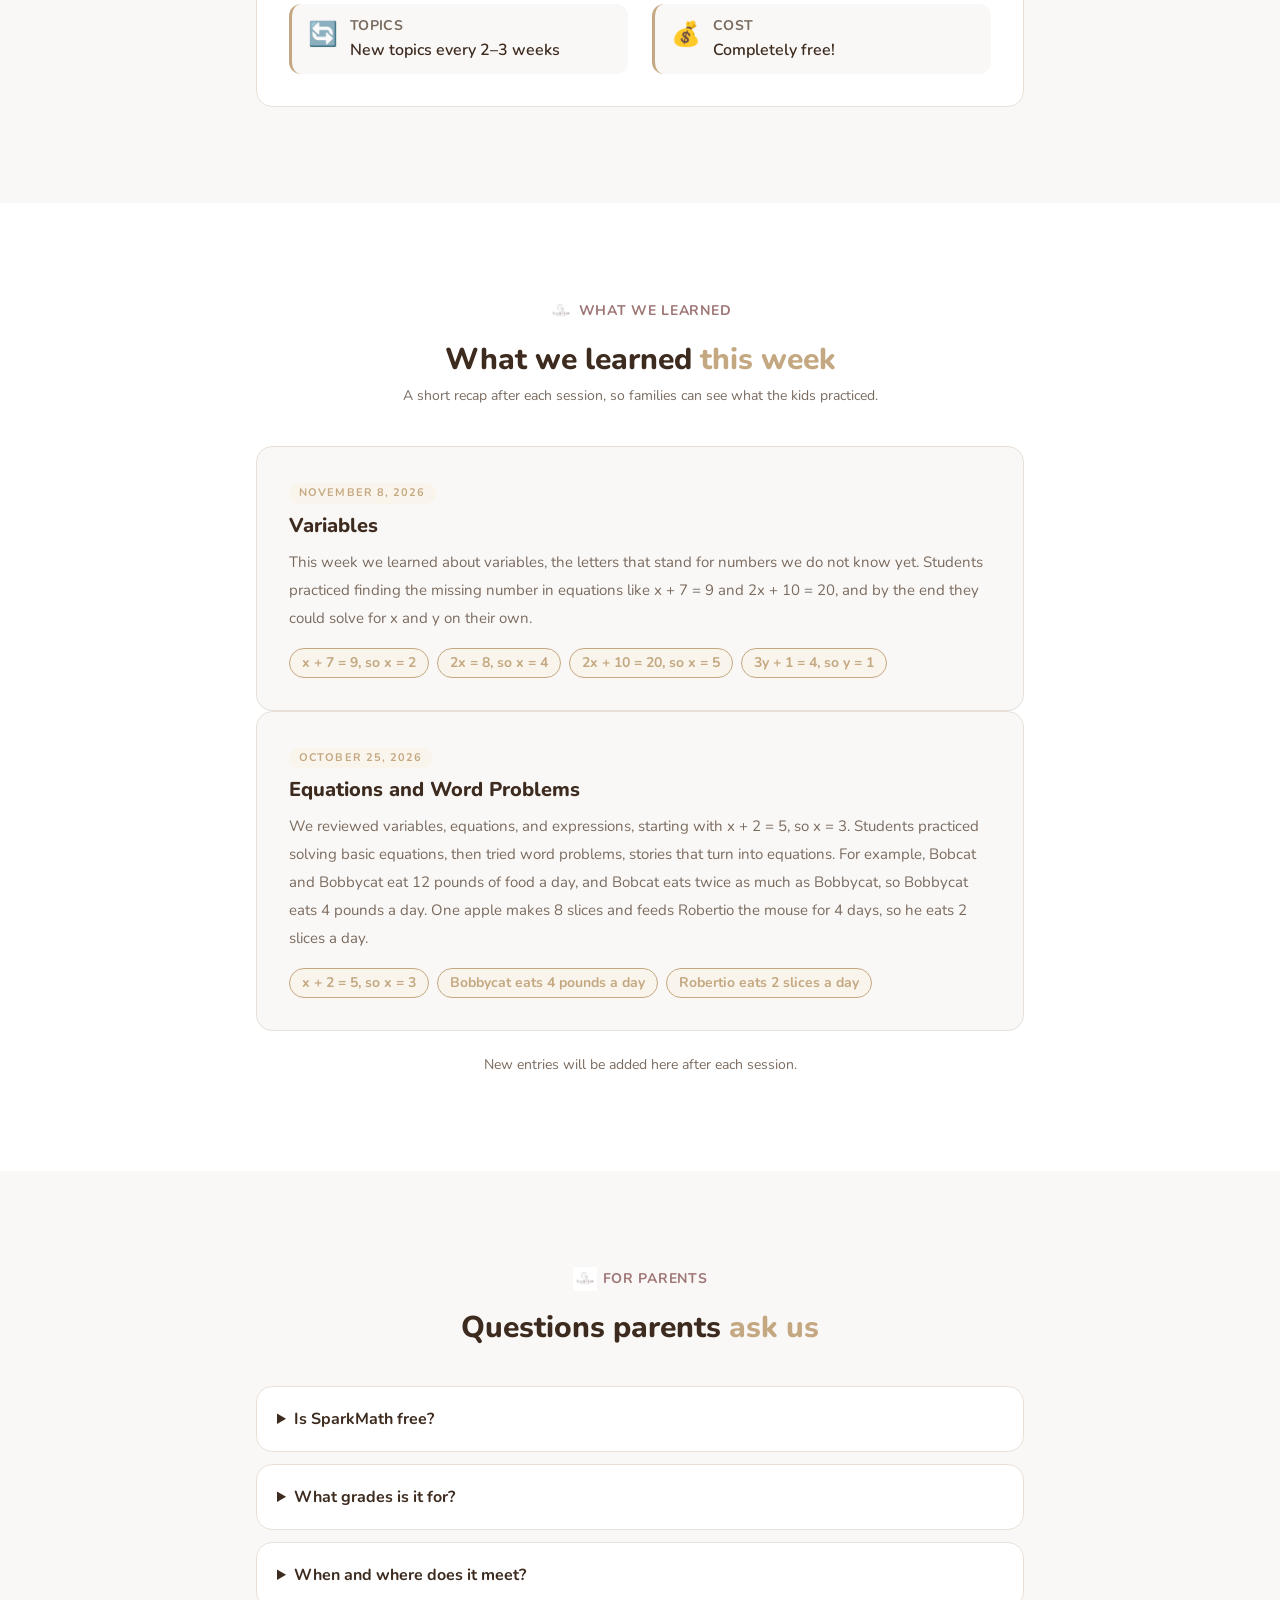
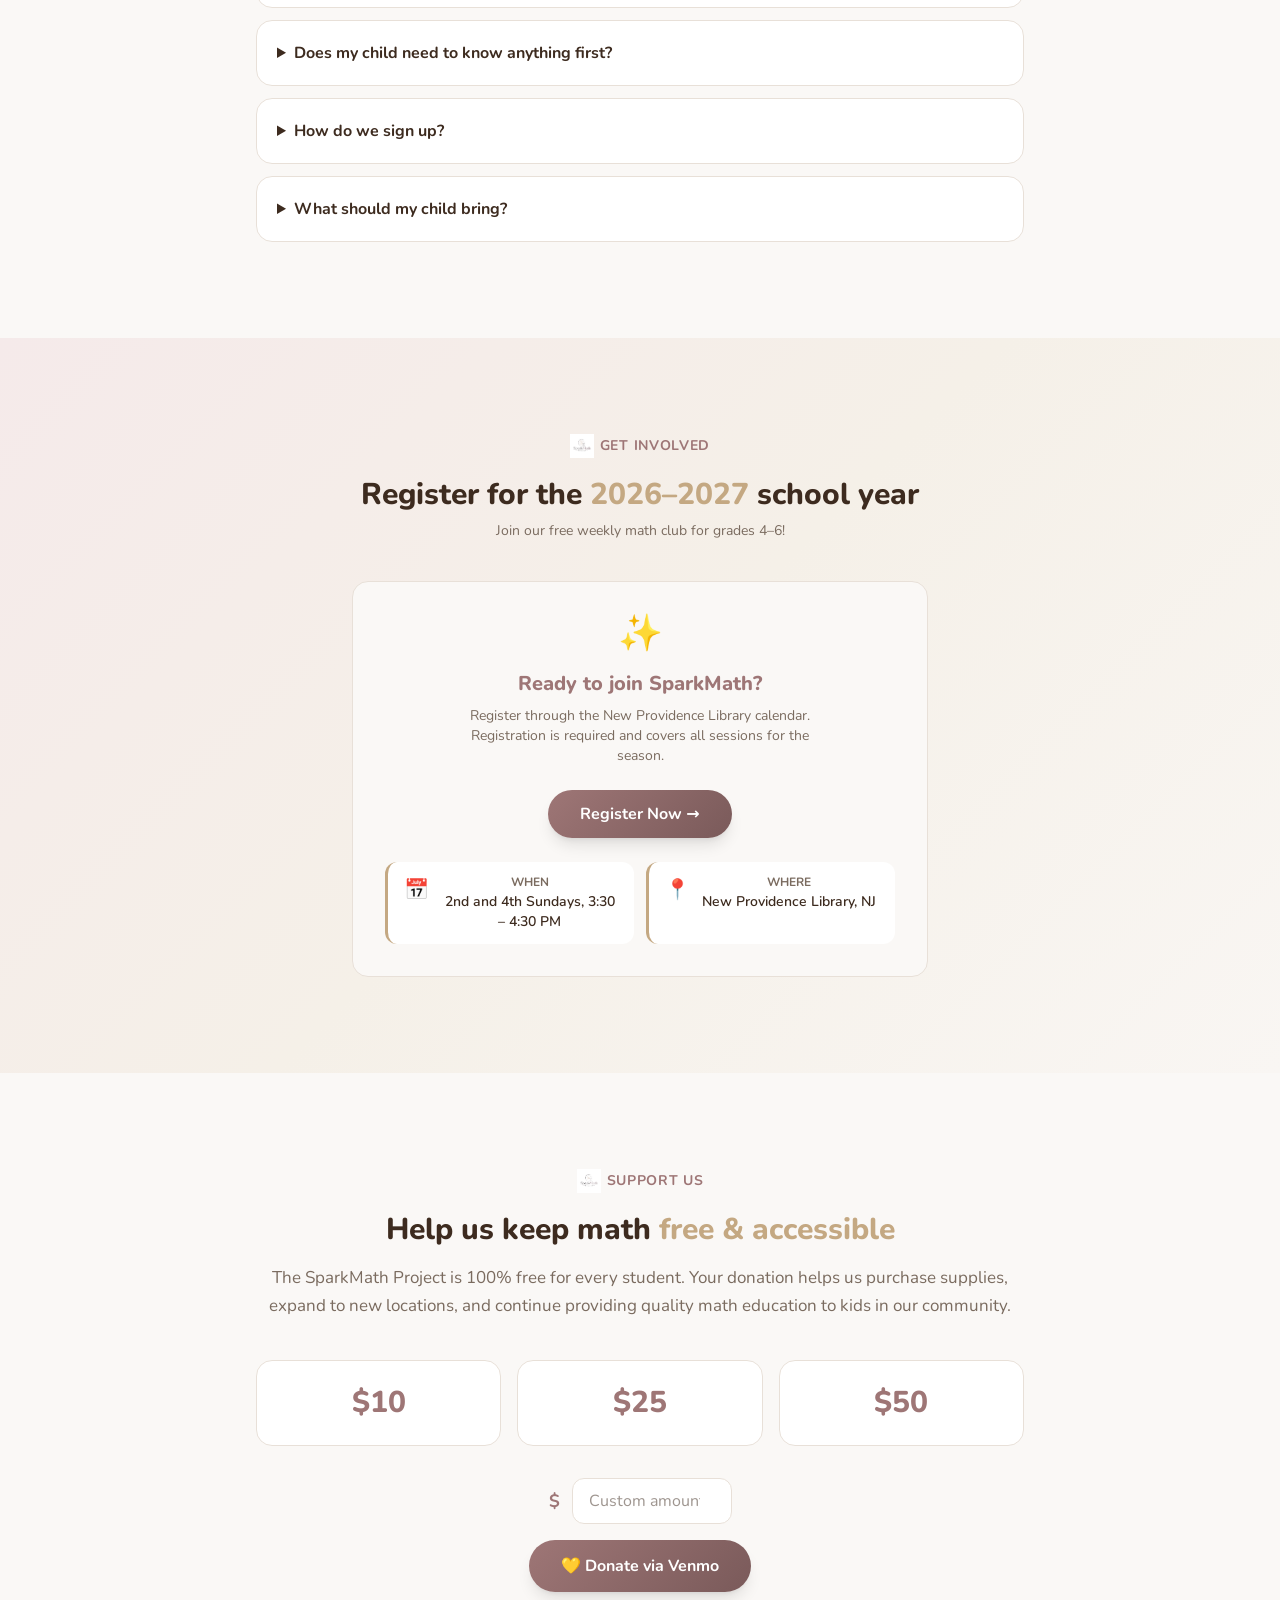
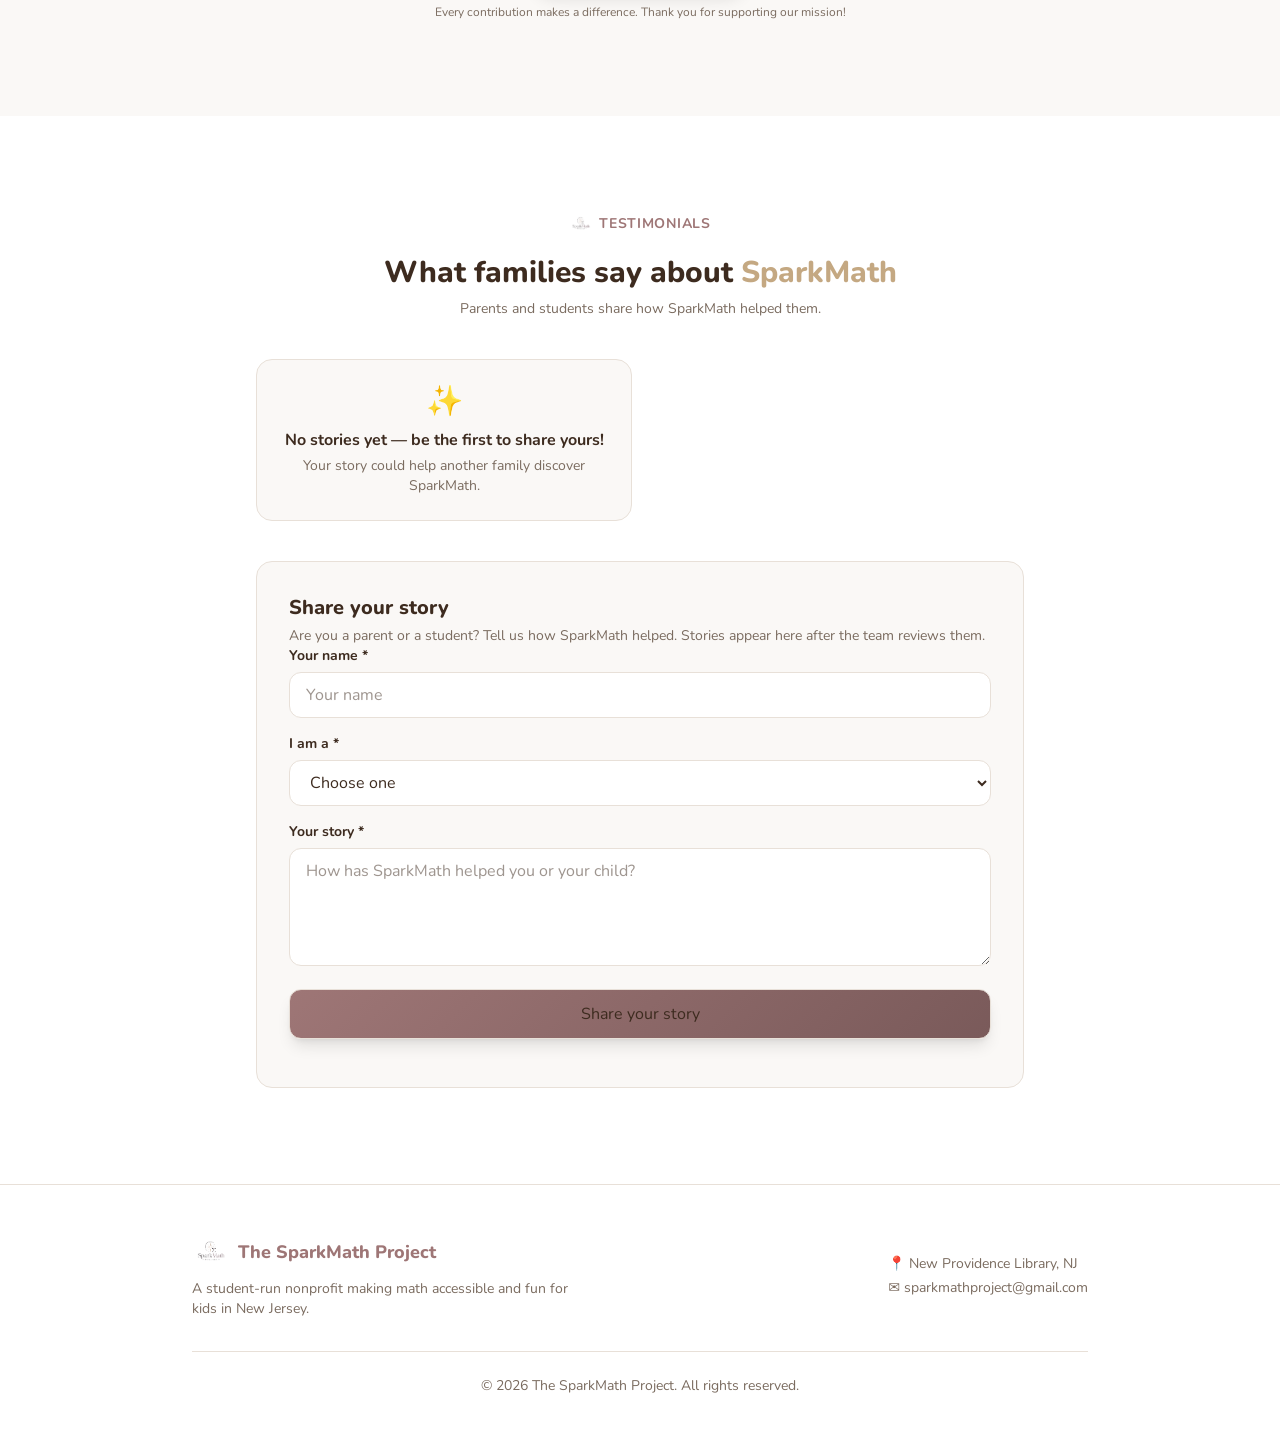
==== commit 9d97b196: "Update Naina volunteer letter photo; fix runaway Register duplication and registration links" ====
--- a/index.html
+++ b/index.html
@@ -18,6 +18,8 @@
         // Wait for the donate section to exist (means React has rendered)
         var donateSection = document.getElementById('donate');
         if (!donateSection) return false;
+        // Already patched (e.g. this ran twice): never insert sections again
+        if (document.getElementById('register')) return true;
 
         // 1. Create and insert the registration section before Donate
         var regSection = document.createElement('section');
@@ -43,7 +45,7 @@
                 'Register through the New Providence Library calendar. Registration is required and covers all sessions for the season.' +
               '</p>' +
               '<div class="space-y-3">' +
-                '<a href="https://newprovidence.librarycalendar.com/event/teens-teaching-math-club-7201" target="_blank" rel="noopener" ' +
+                '<a href="https://newprovidence.librarycalendar.com/event/teens-teaching-math-club-7204" target="_blank" rel="noopener" ' +
                   'class="inline-flex items-center gap-2 rounded-full px-8 py-3 text-base font-bold text-white shadow-lg transition-transform hover:scale-105" ' +
                   'style="background:linear-gradient(135deg,#9E7676,#7A5A5A)">' +
                   'Register Now \u2192' +
@@ -86,10 +88,10 @@
           faqLink.href = '#faq';
           faqLink.className = 'hover:text-[var(--accent)] transition-colors';
           faqLink.textContent = 'FAQ';
+          navLinks.insertBefore(regLink, lastLink);
           navLinks.insertBefore(learnedLink, regLink);
           navLinks.insertBefore(faqLink, regLink);
           navLinks.insertBefore(storiesLink, regLink);
-          navLinks.insertBefore(regLink, lastLink);
         }
 
         // 6. Testimonials section at the end, after Donate
@@ -296,7 +298,7 @@
               '<details class="rounded-2xl p-5" style="background:var(--surface);border:1px solid var(--border)"><summary class="font-bold cursor-pointer">What grades is it for?</summary><p class="text-[15px] leading-7 mt-2" style="color:var(--dim)">SparkMath is for students in 4th to 6th grade.</p></details>' +
               '<details class="rounded-2xl p-5" style="background:var(--surface);border:1px solid var(--border)"><summary class="font-bold cursor-pointer">When and where does it meet?</summary><p class="text-[15px] leading-7 mt-2" style="color:var(--dim)">We meet on the 2nd and 4th Sundays of the month, 3:30 to 4:30 PM, at New Providence Library in New Jersey.</p></details>' +
               '<details class="rounded-2xl p-5" style="background:var(--surface);border:1px solid var(--border)"><summary class="font-bold cursor-pointer">Does my child need to know anything first?</summary><p class="text-[15px] leading-7 mt-2" style="color:var(--dim)">No. There are no prerequisites. The material is at a high 5th grade level, and we explain every new idea from the start.</p></details>' +
-              '<details class="rounded-2xl p-5" style="background:var(--surface);border:1px solid var(--border)"><summary class="font-bold cursor-pointer">How do we sign up?</summary><p class="text-[15px] leading-7 mt-2" style="color:var(--dim)">Register through the SparkMath registration form: <a href="https://forms.gle/eW95bLzfteL2mB9VA" target="_blank" rel="noopener" style="color:var(--accent);font-weight:700">SparkMath registration form</a>. You can also register on the New Providence Library calendar.</p></details>' +
+              '<details class="rounded-2xl p-5" style="background:var(--surface);border:1px solid var(--border)"><summary class="font-bold cursor-pointer">How do we sign up?</summary><p class="text-[15px] leading-7 mt-2" style="color:var(--dim)">Register on the New Providence Library calendar: <a href="https://newprovidence.librarycalendar.com/event/teens-teaching-math-club-7204" target="_blank" rel="noopener" style="color:var(--accent);font-weight:700">Teens Teaching: Math Club, Nov 22 session</a>. One registration covers all sessions for the season.</p></details>' +
               '<details class="rounded-2xl p-5" style="background:var(--surface);border:1px solid var(--border)"><summary class="font-bold cursor-pointer">What should my child bring?</summary><p class="text-[15px] leading-7 mt-2" style="color:var(--dim)">Just a pencil and paper. Nothing else is needed.</p></details>' +
             '</div>' +
           '</div>';
@@ -320,7 +322,11 @@
       var attempts = 0;
       var timer = setInterval(function() {
         attempts++;
-        if (patchSite() || attempts > 60) {
+        try {
+          if (patchSite() || attempts > 60) {
+            clearInterval(timer);
+          }
+        } catch (e) {
           clearInterval(timer);
         }
       }, 250);
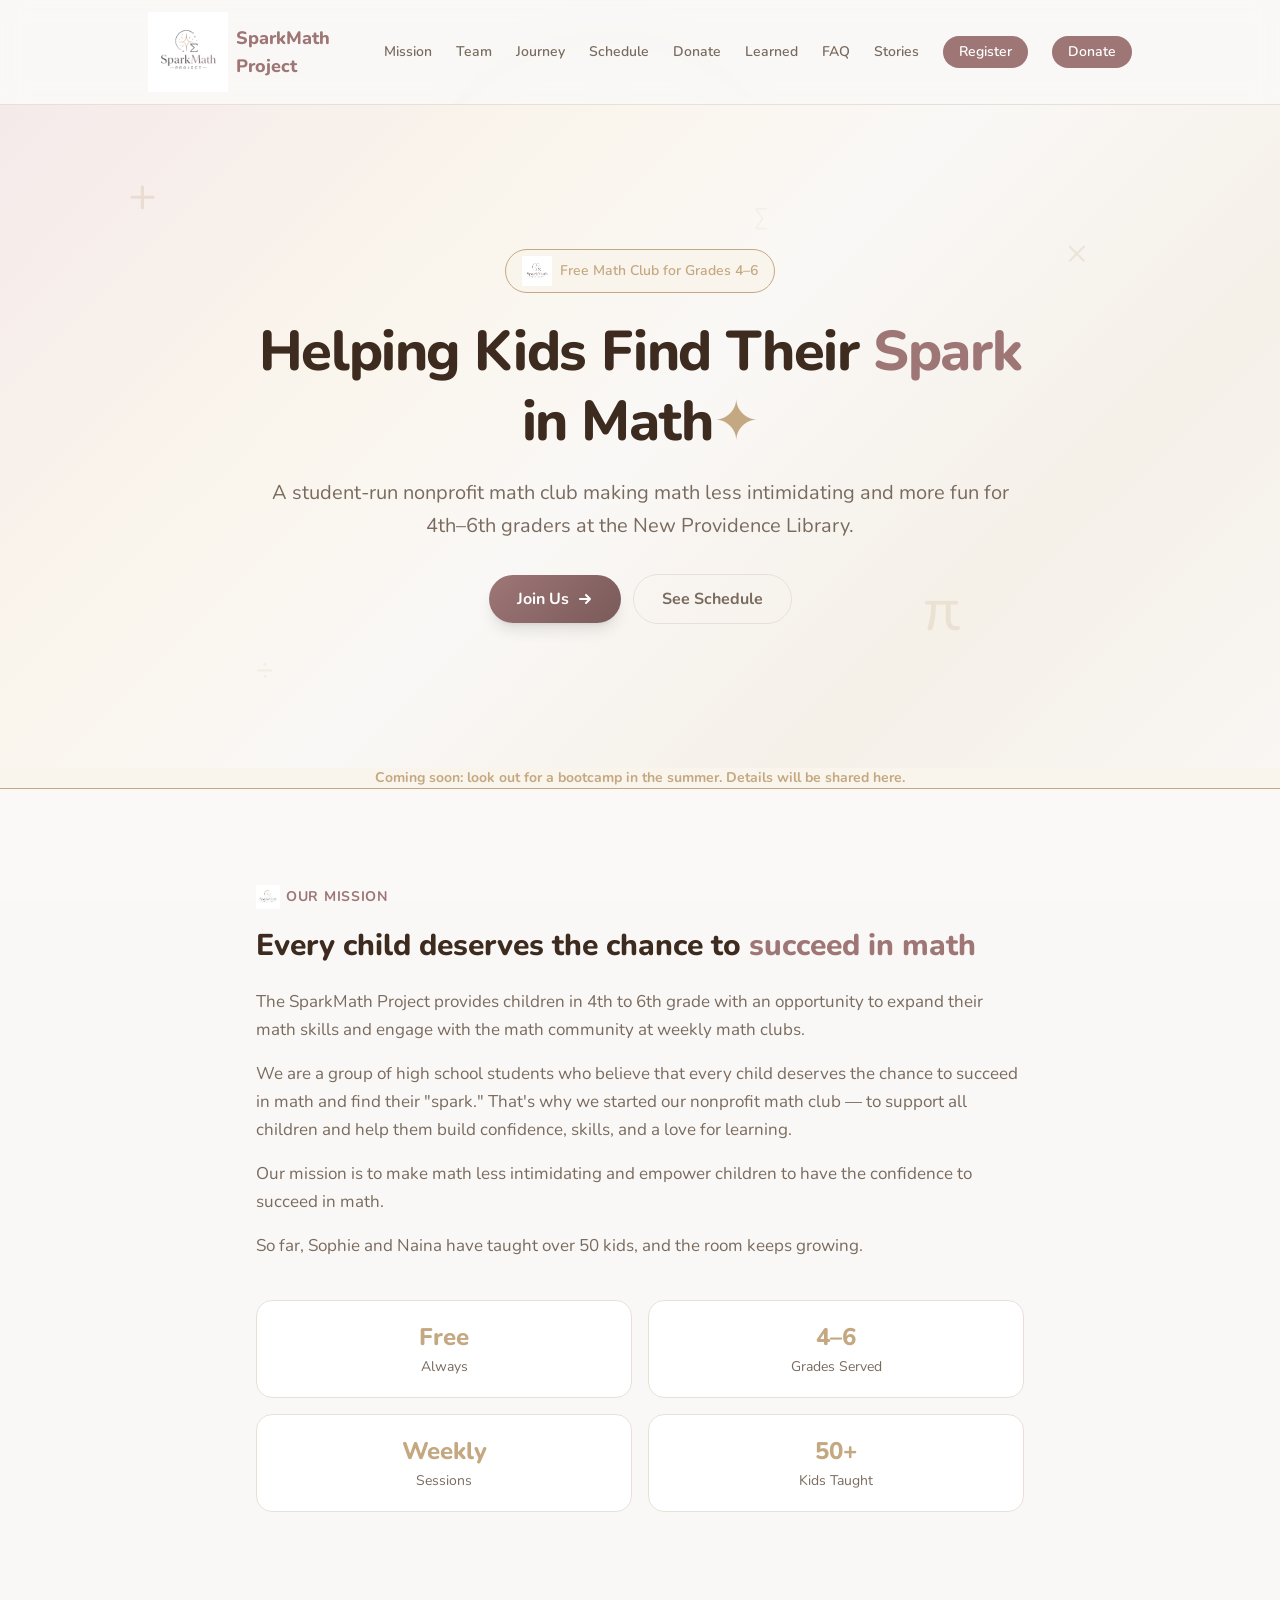
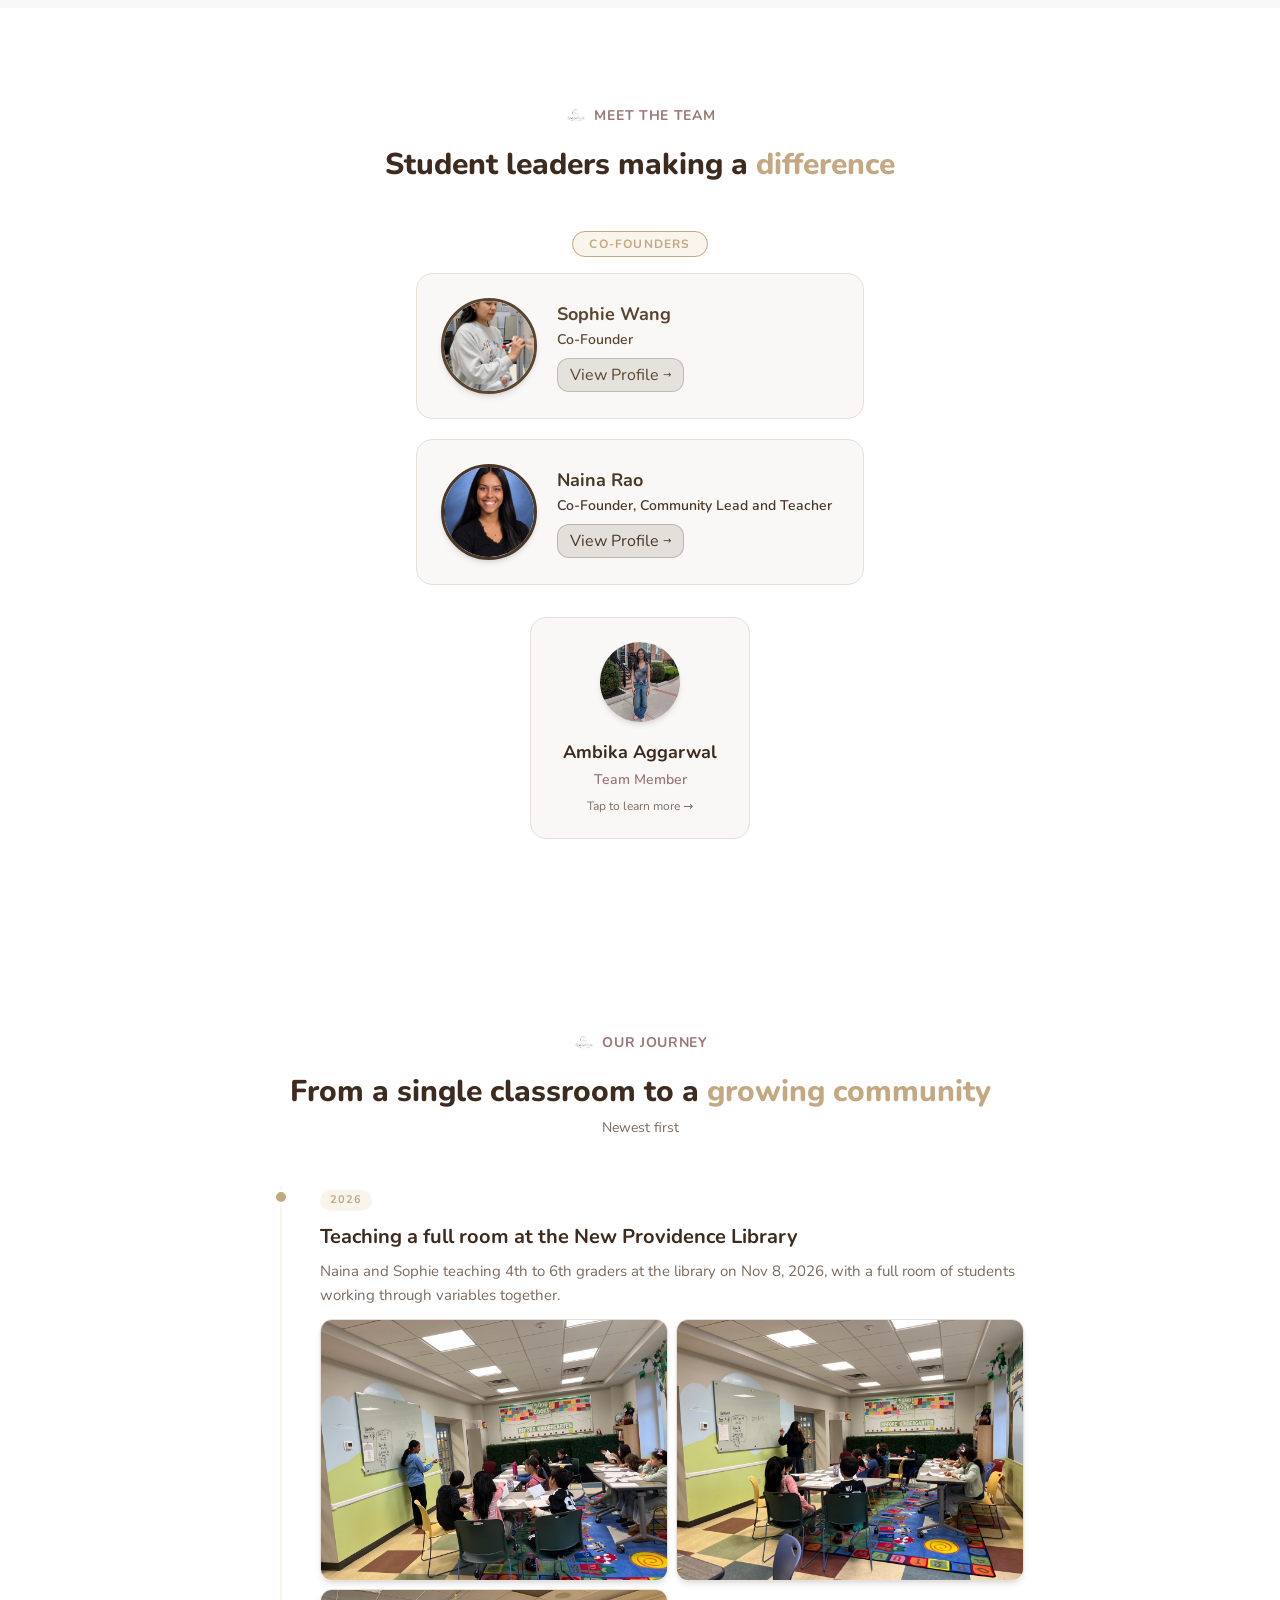
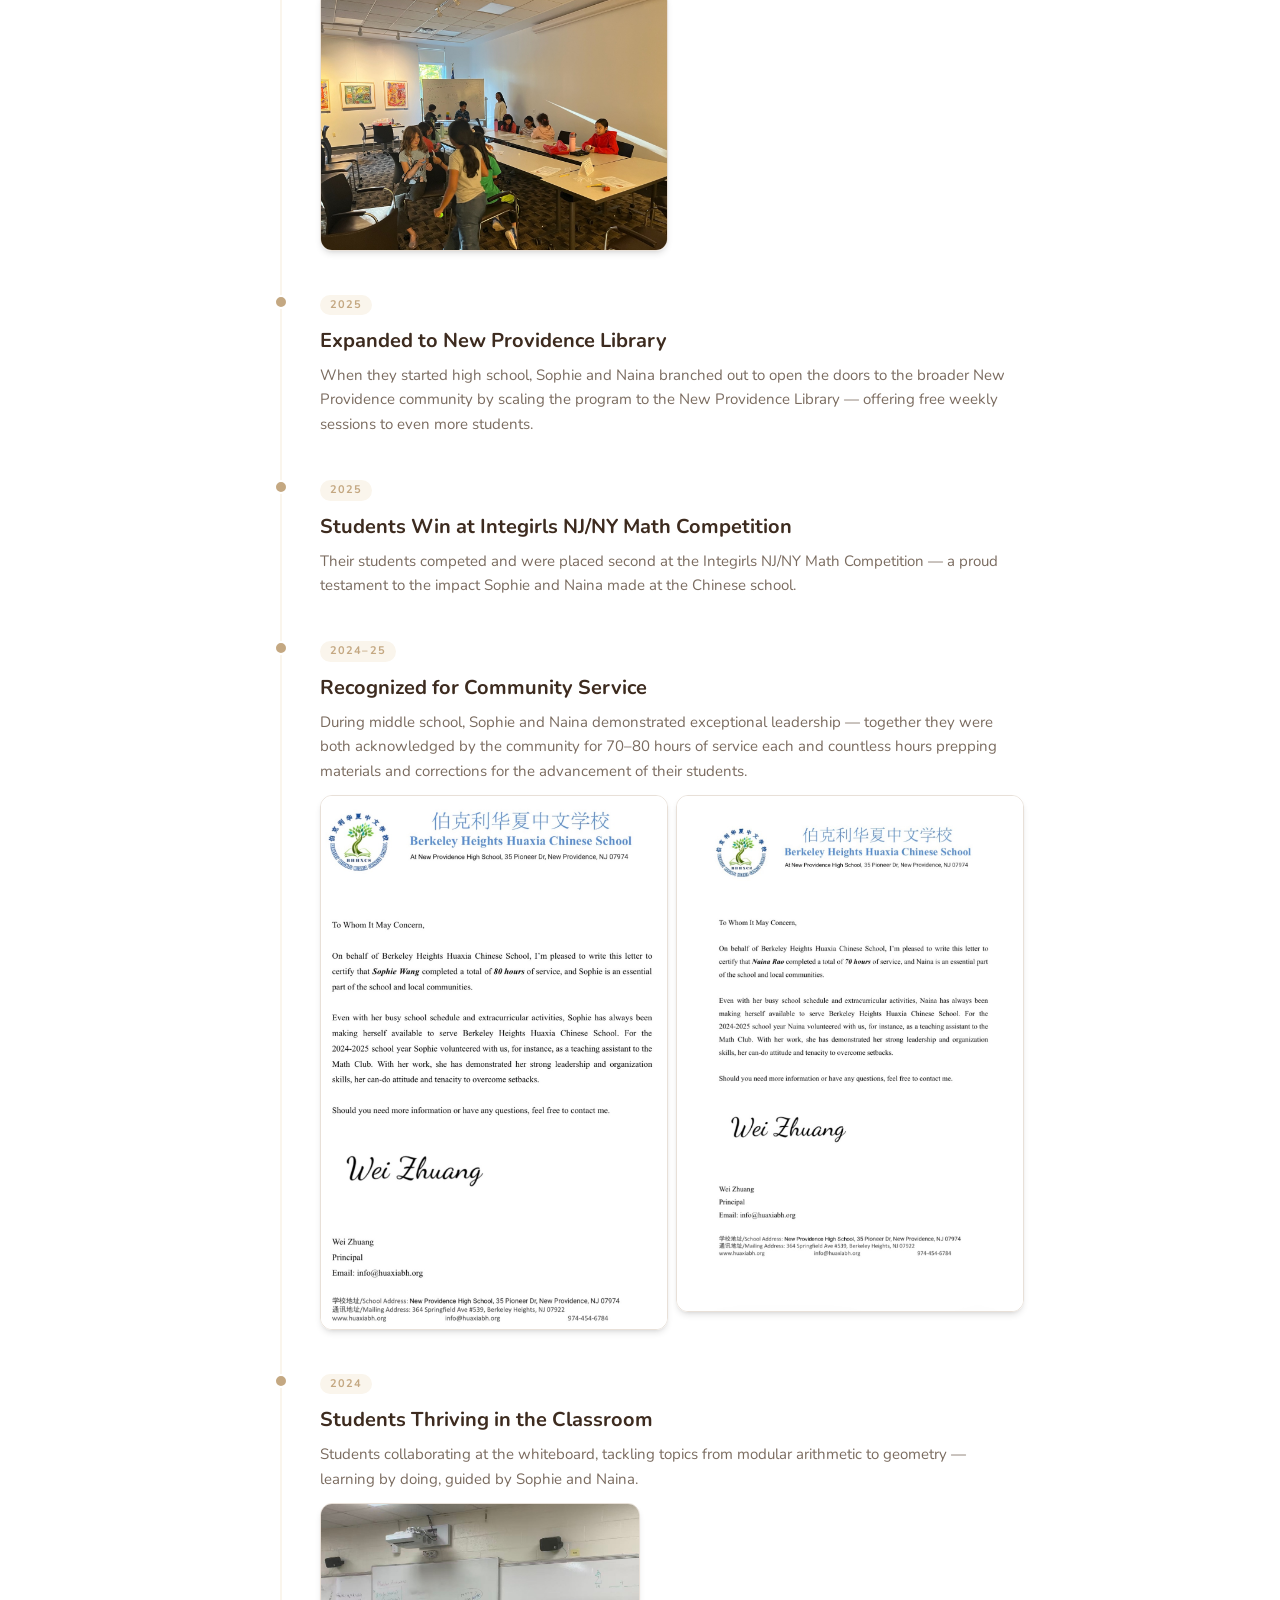
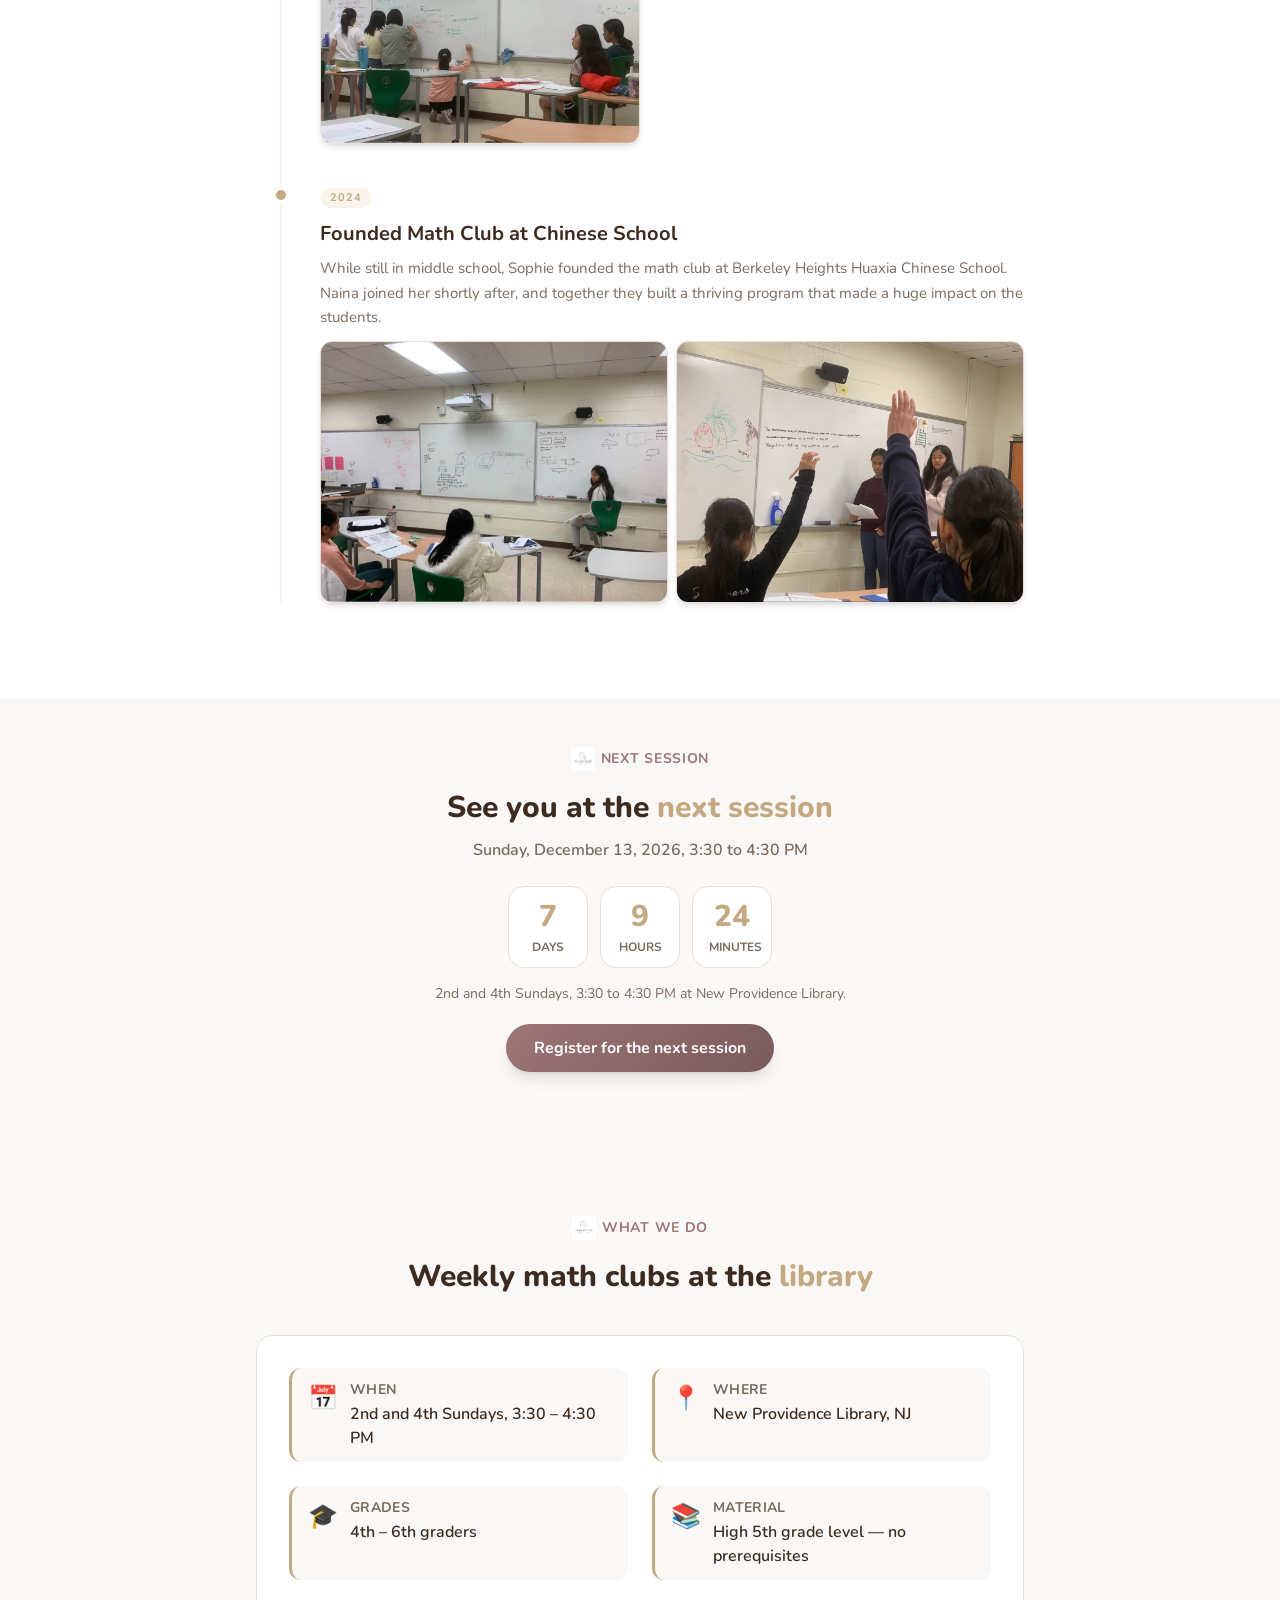
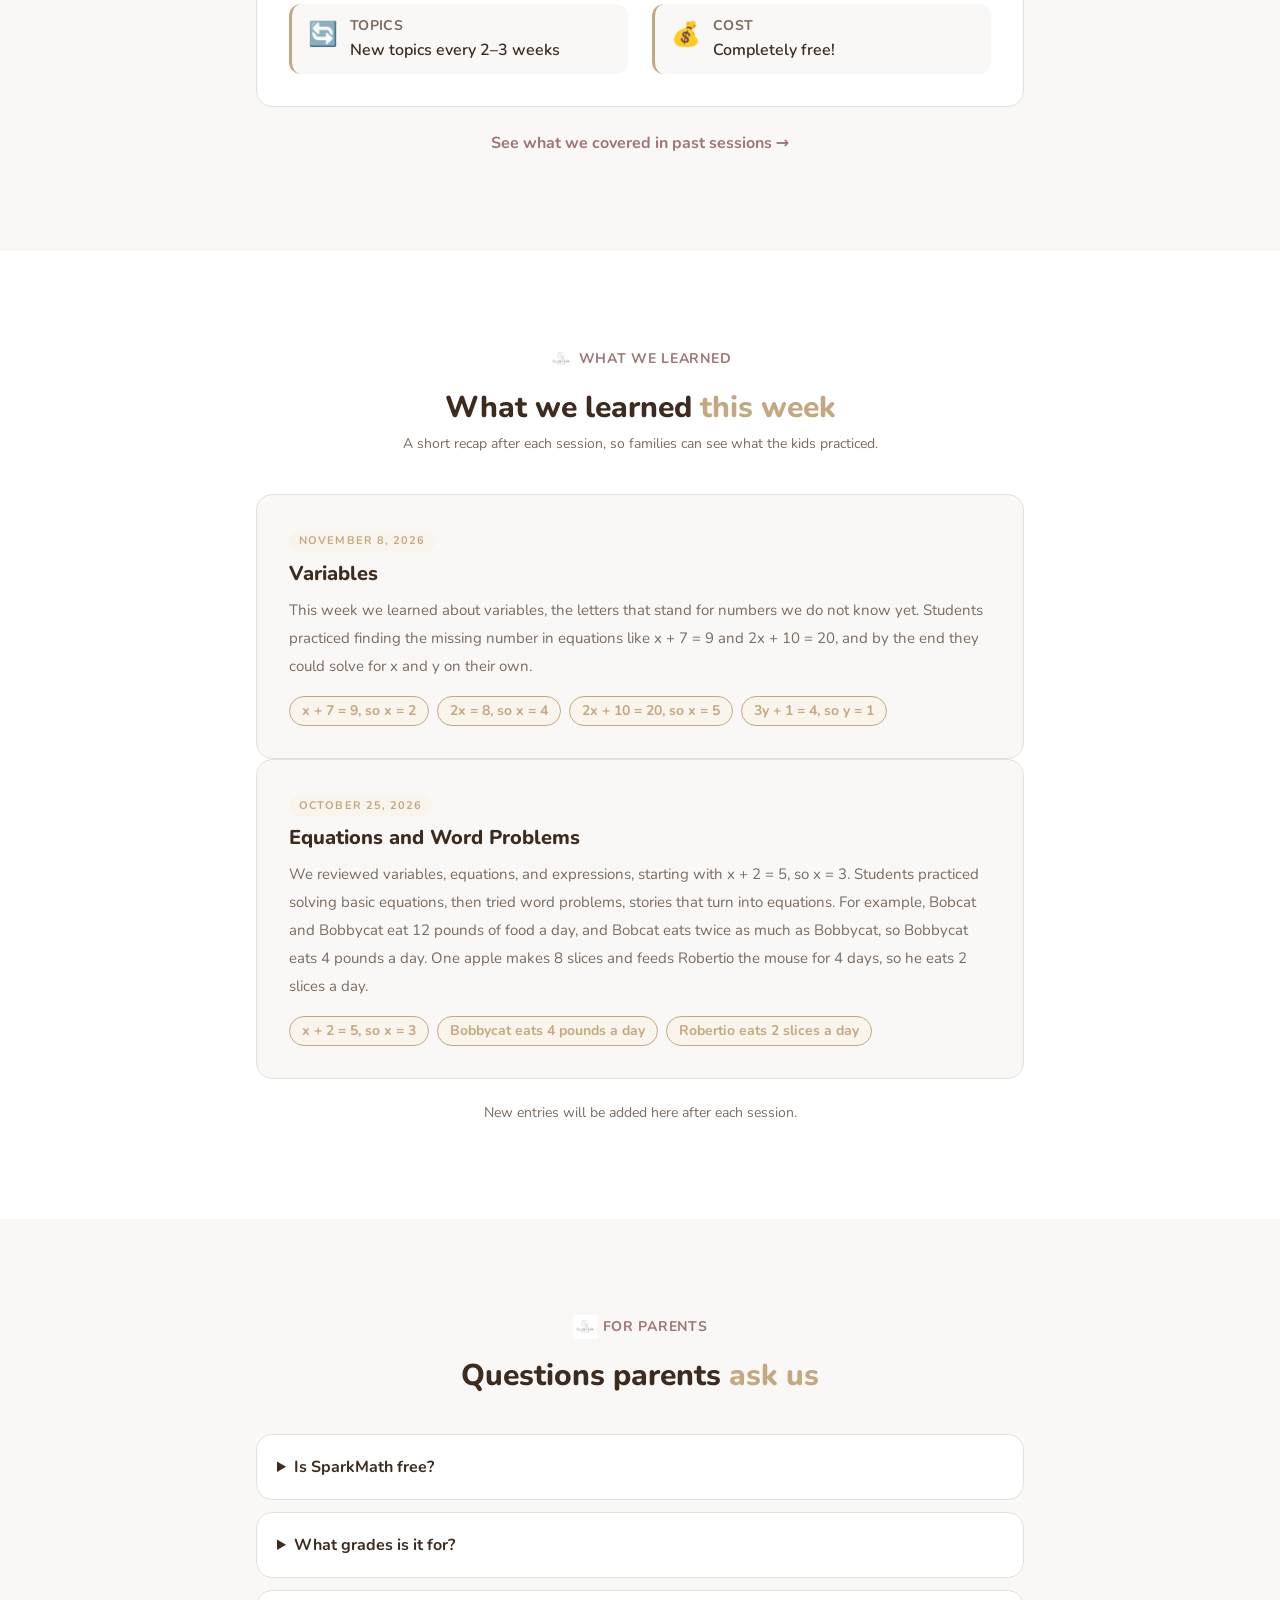
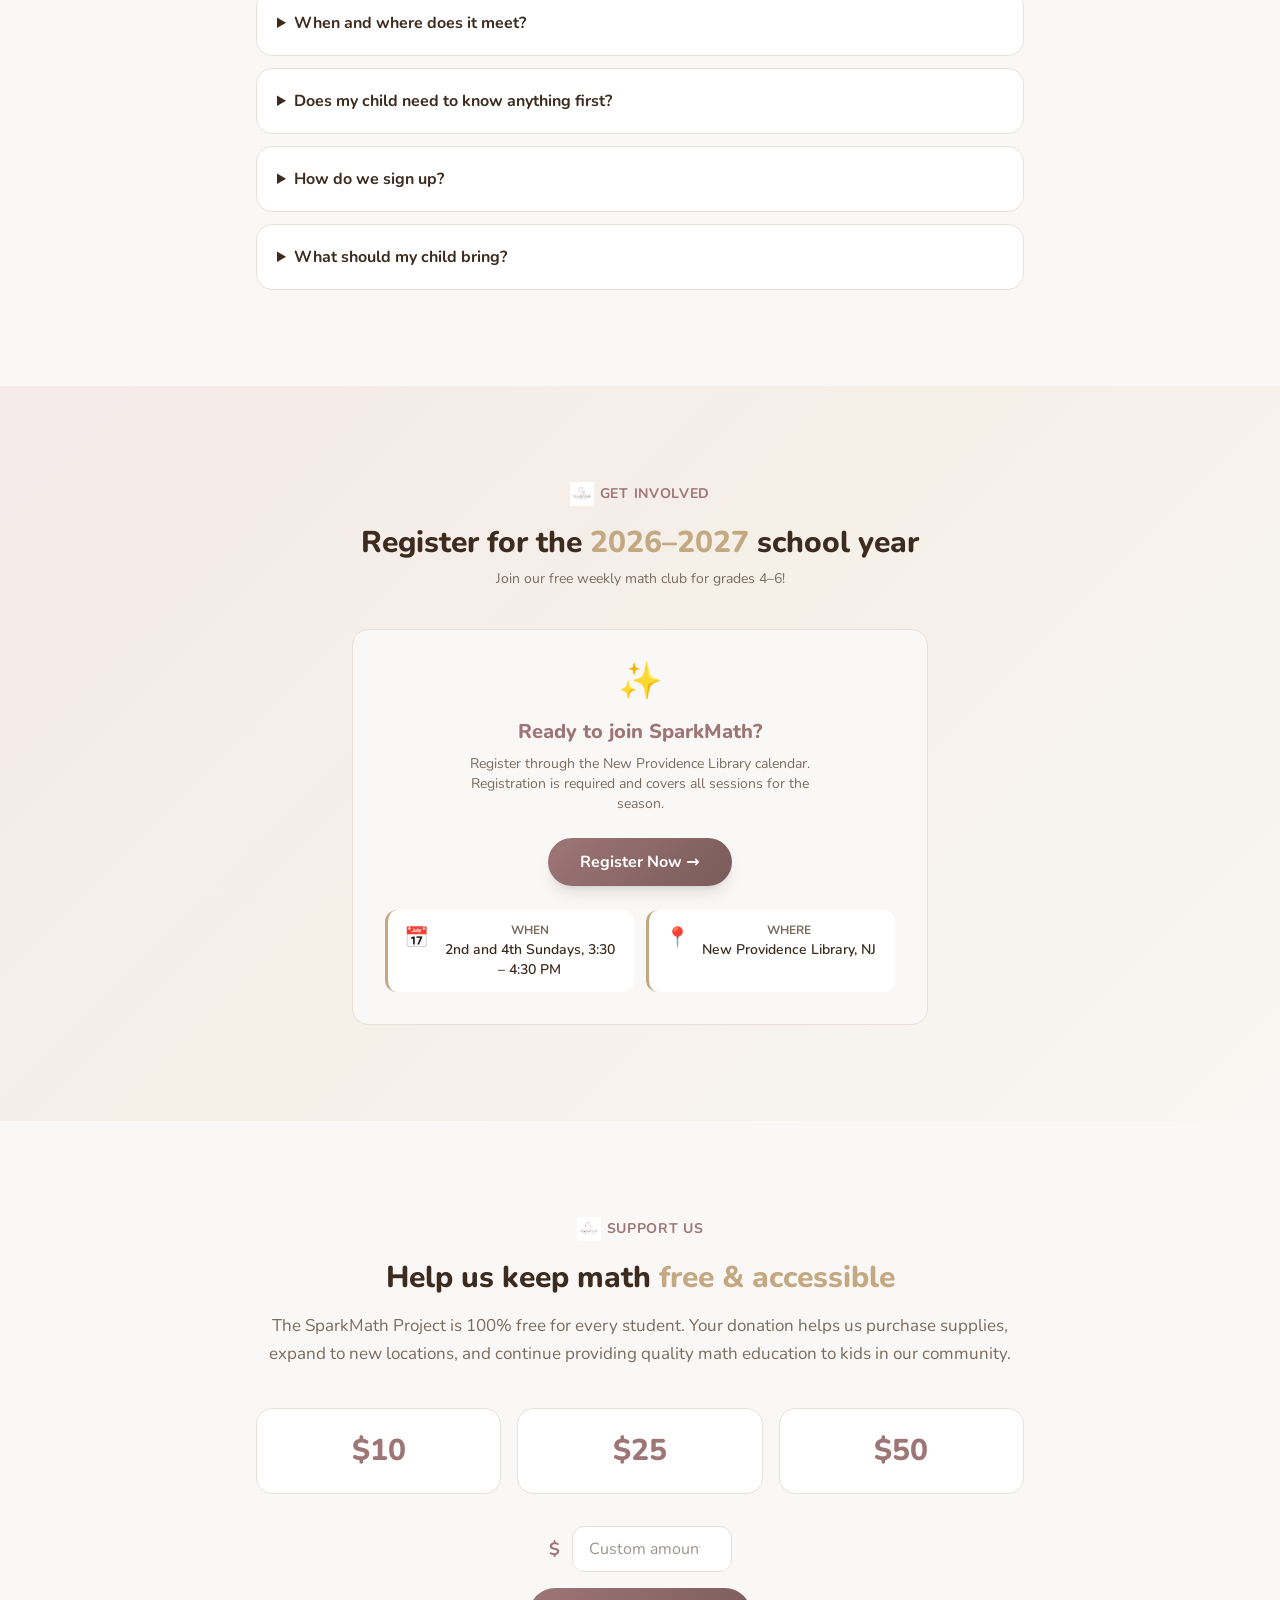
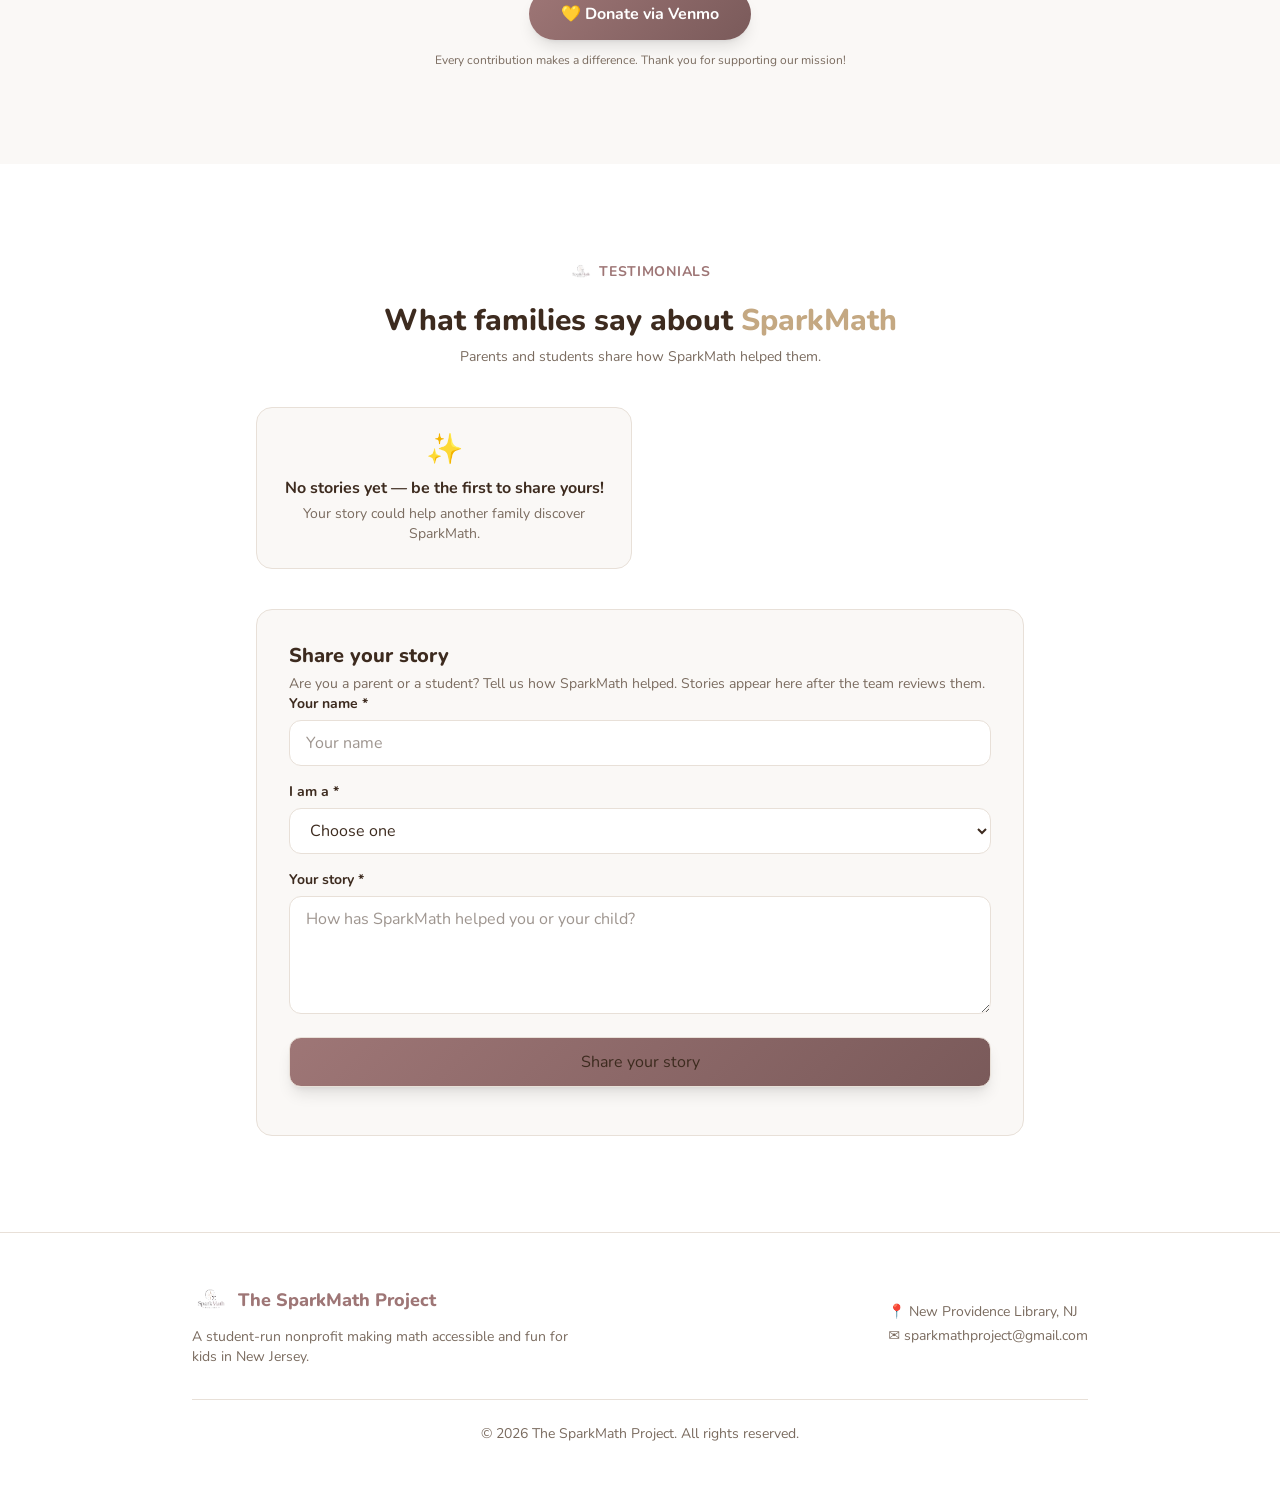
==== commit 903d95fd: "Link Weekly sessions box to What We Learned section" ====
--- a/index.html
+++ b/index.html
@@ -236,6 +236,12 @@
           };
           updateCountdown();
           setInterval(updateCountdown, 60000);
+          // Link from the Weekly sessions box to What We Learned below
+          var sessionsLink = document.createElement('p');
+          sessionsLink.style.textAlign = 'center';
+          sessionsLink.style.marginTop = '1.5rem';
+          sessionsLink.innerHTML = '<a href="#learned" style="color:var(--accent);font-weight:700">See what we covered in past sessions \u2192</a>';
+          schedSection.appendChild(sessionsLink);
         }
 
         // 8. What We Learned This Week, before the Register section
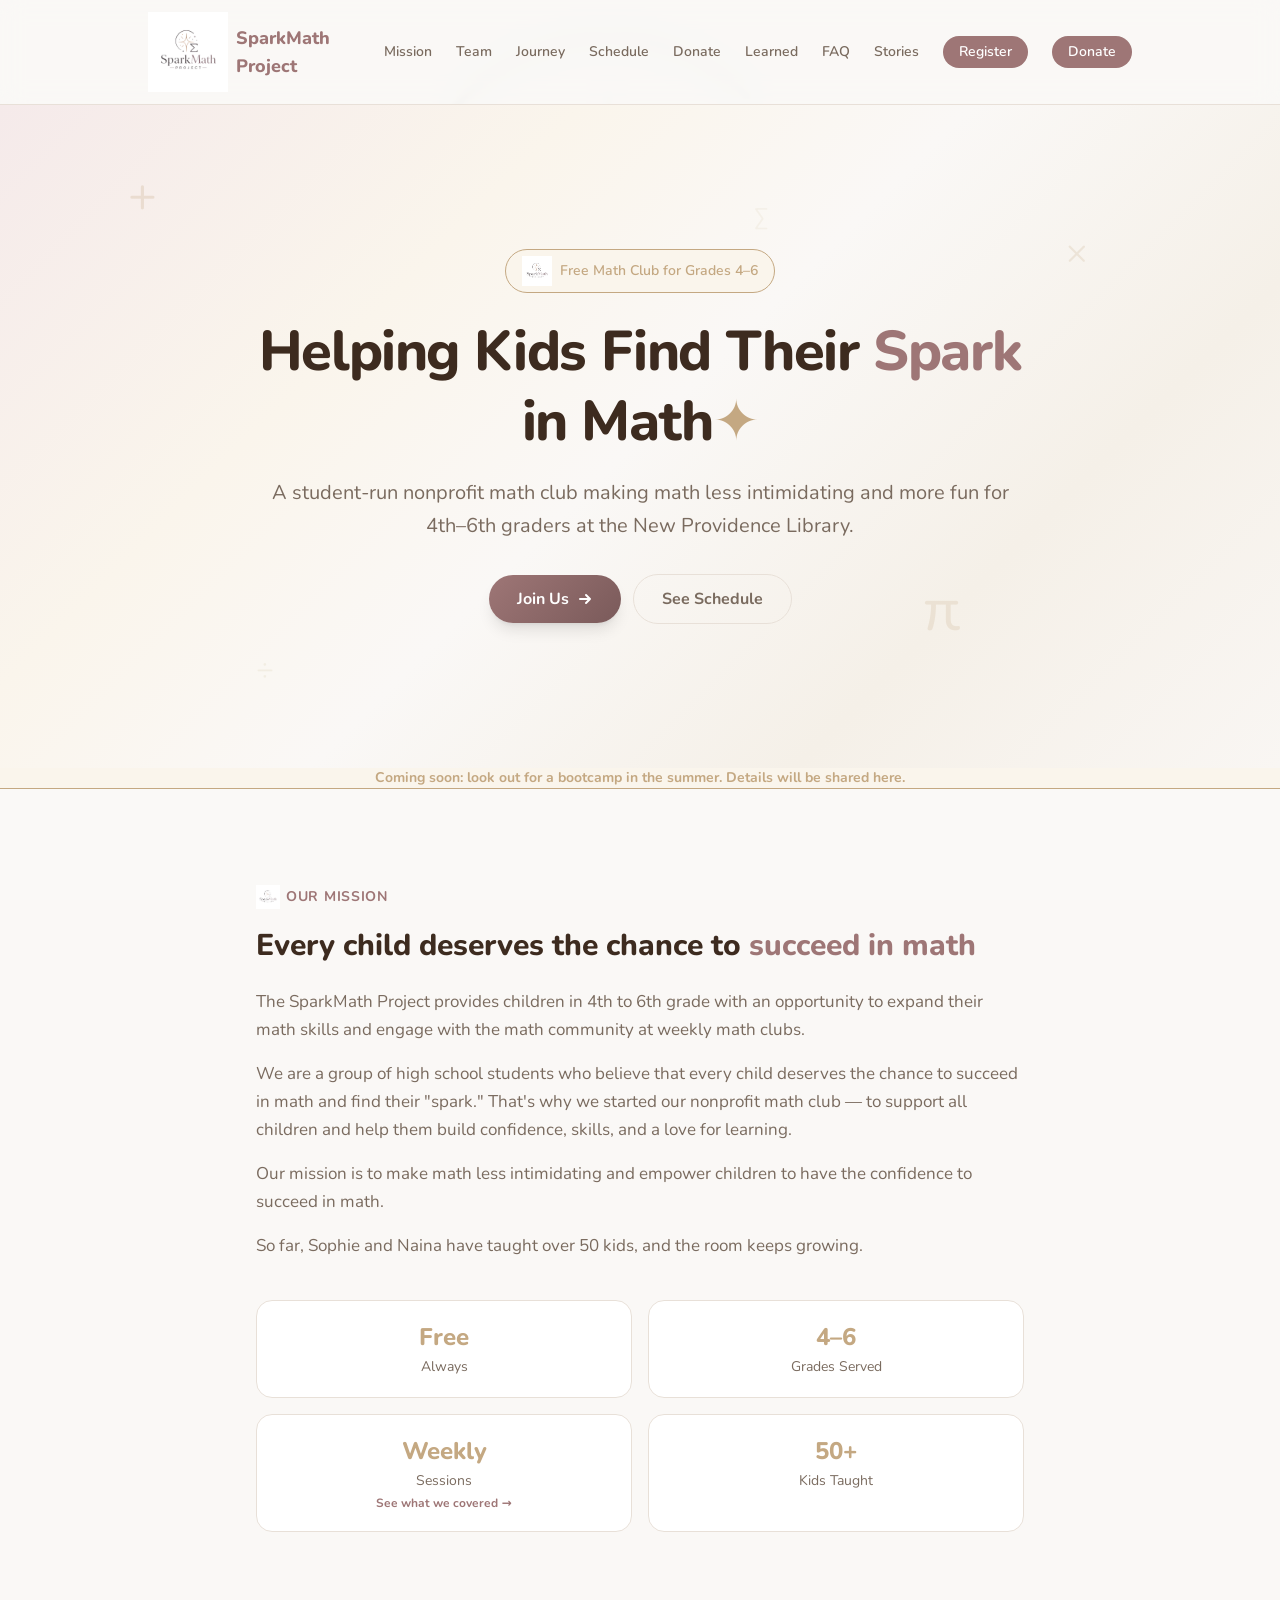
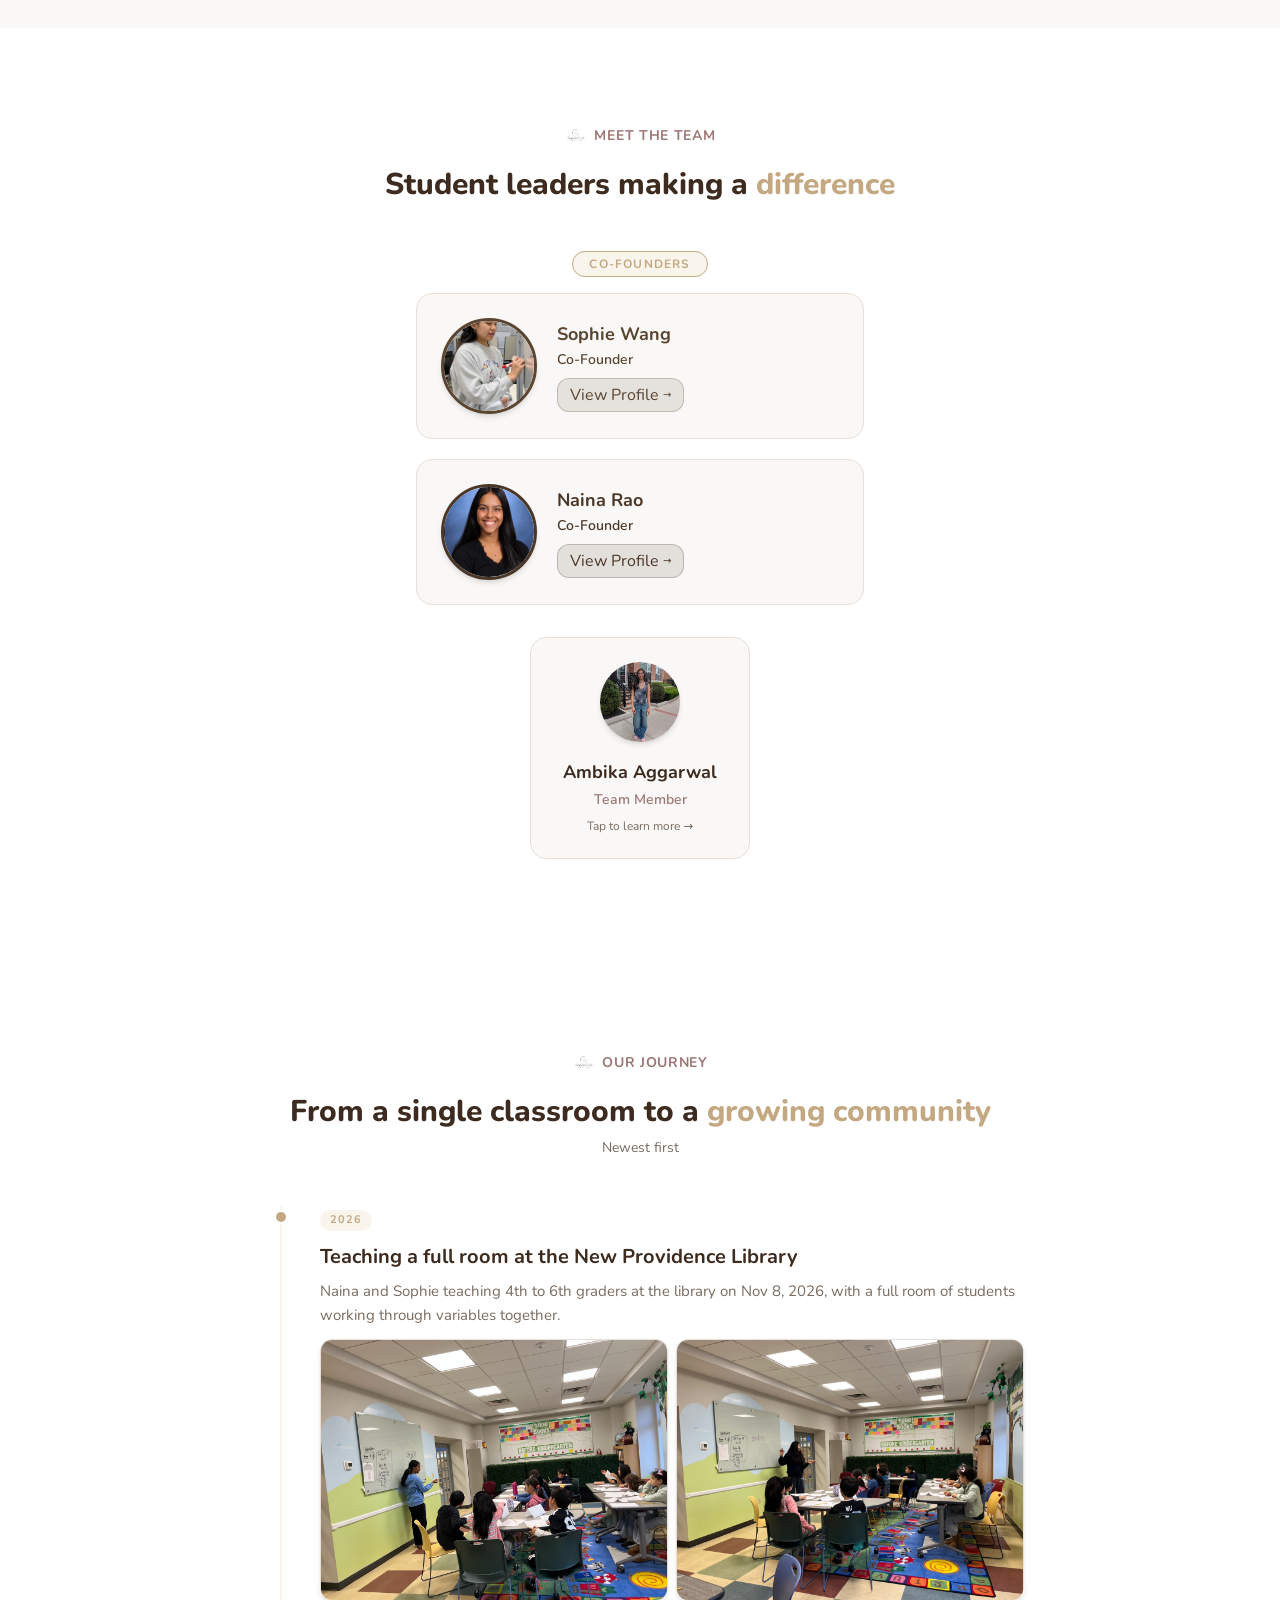
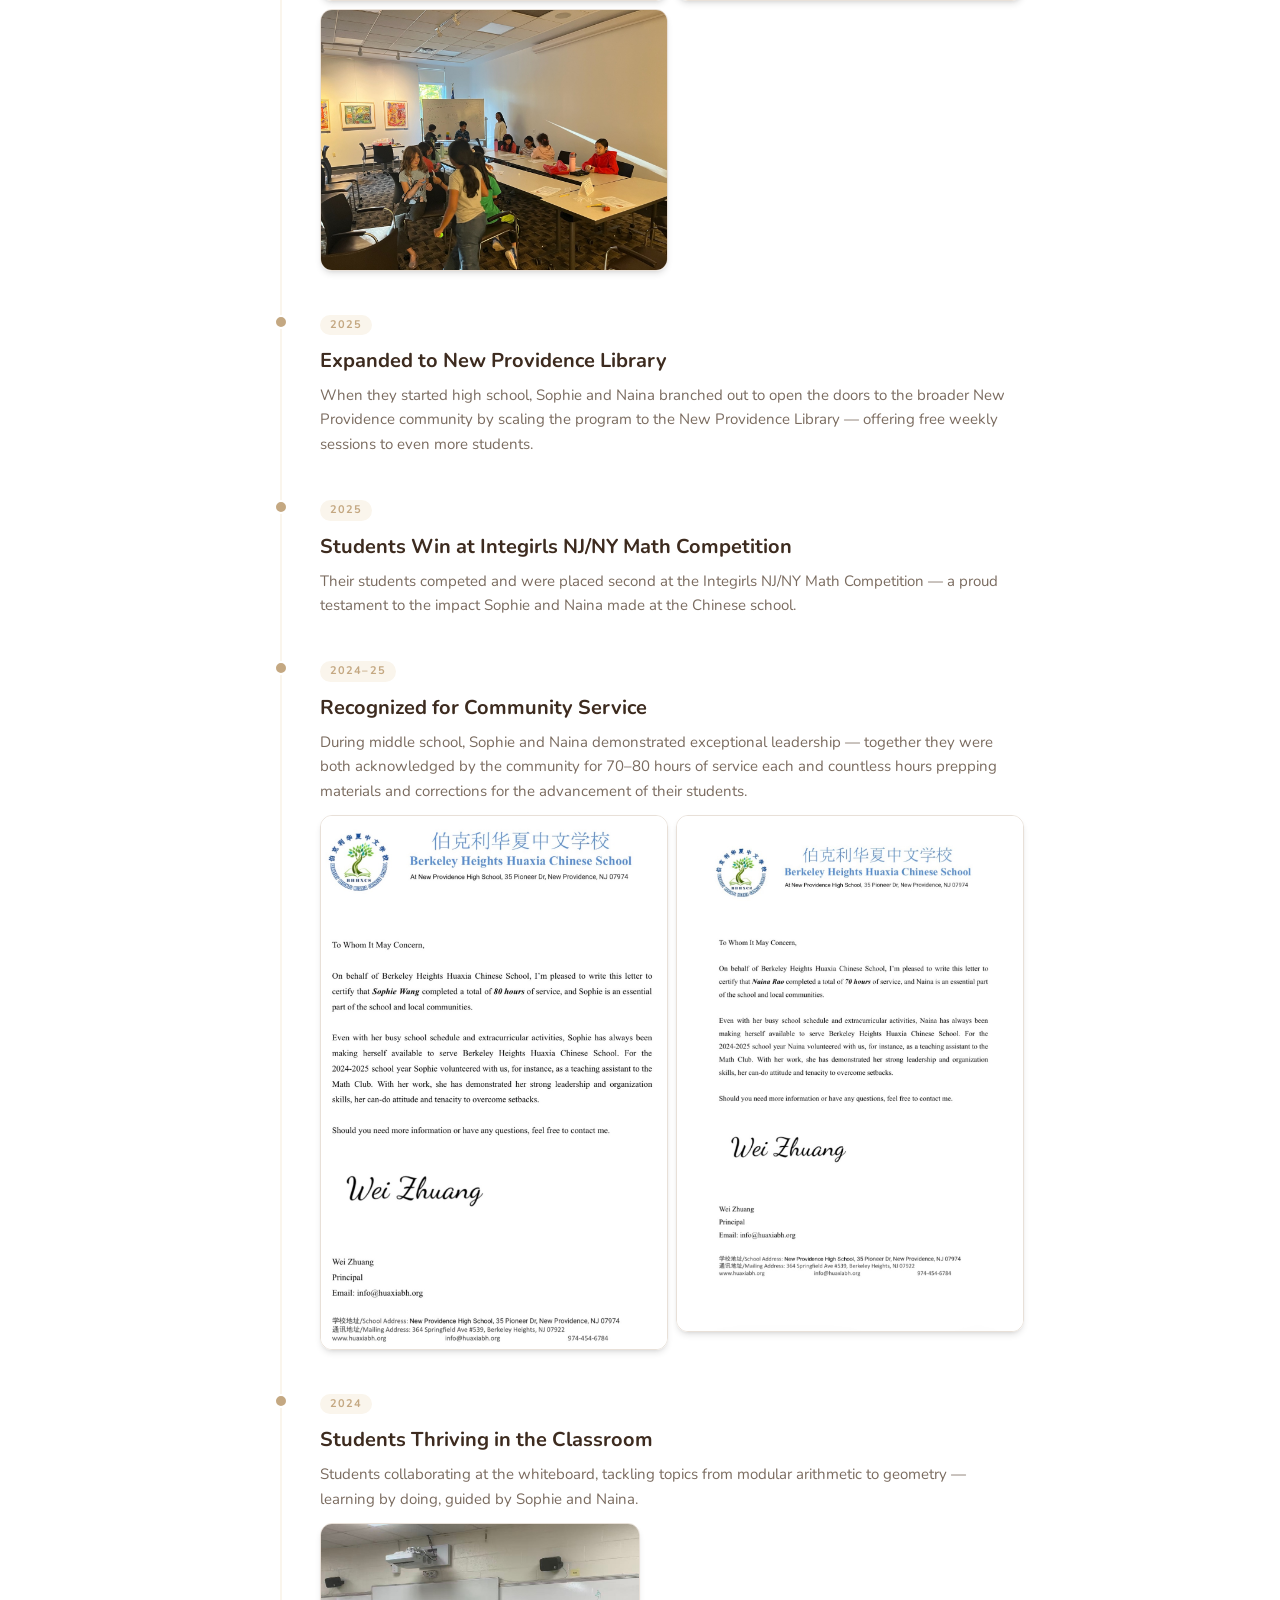
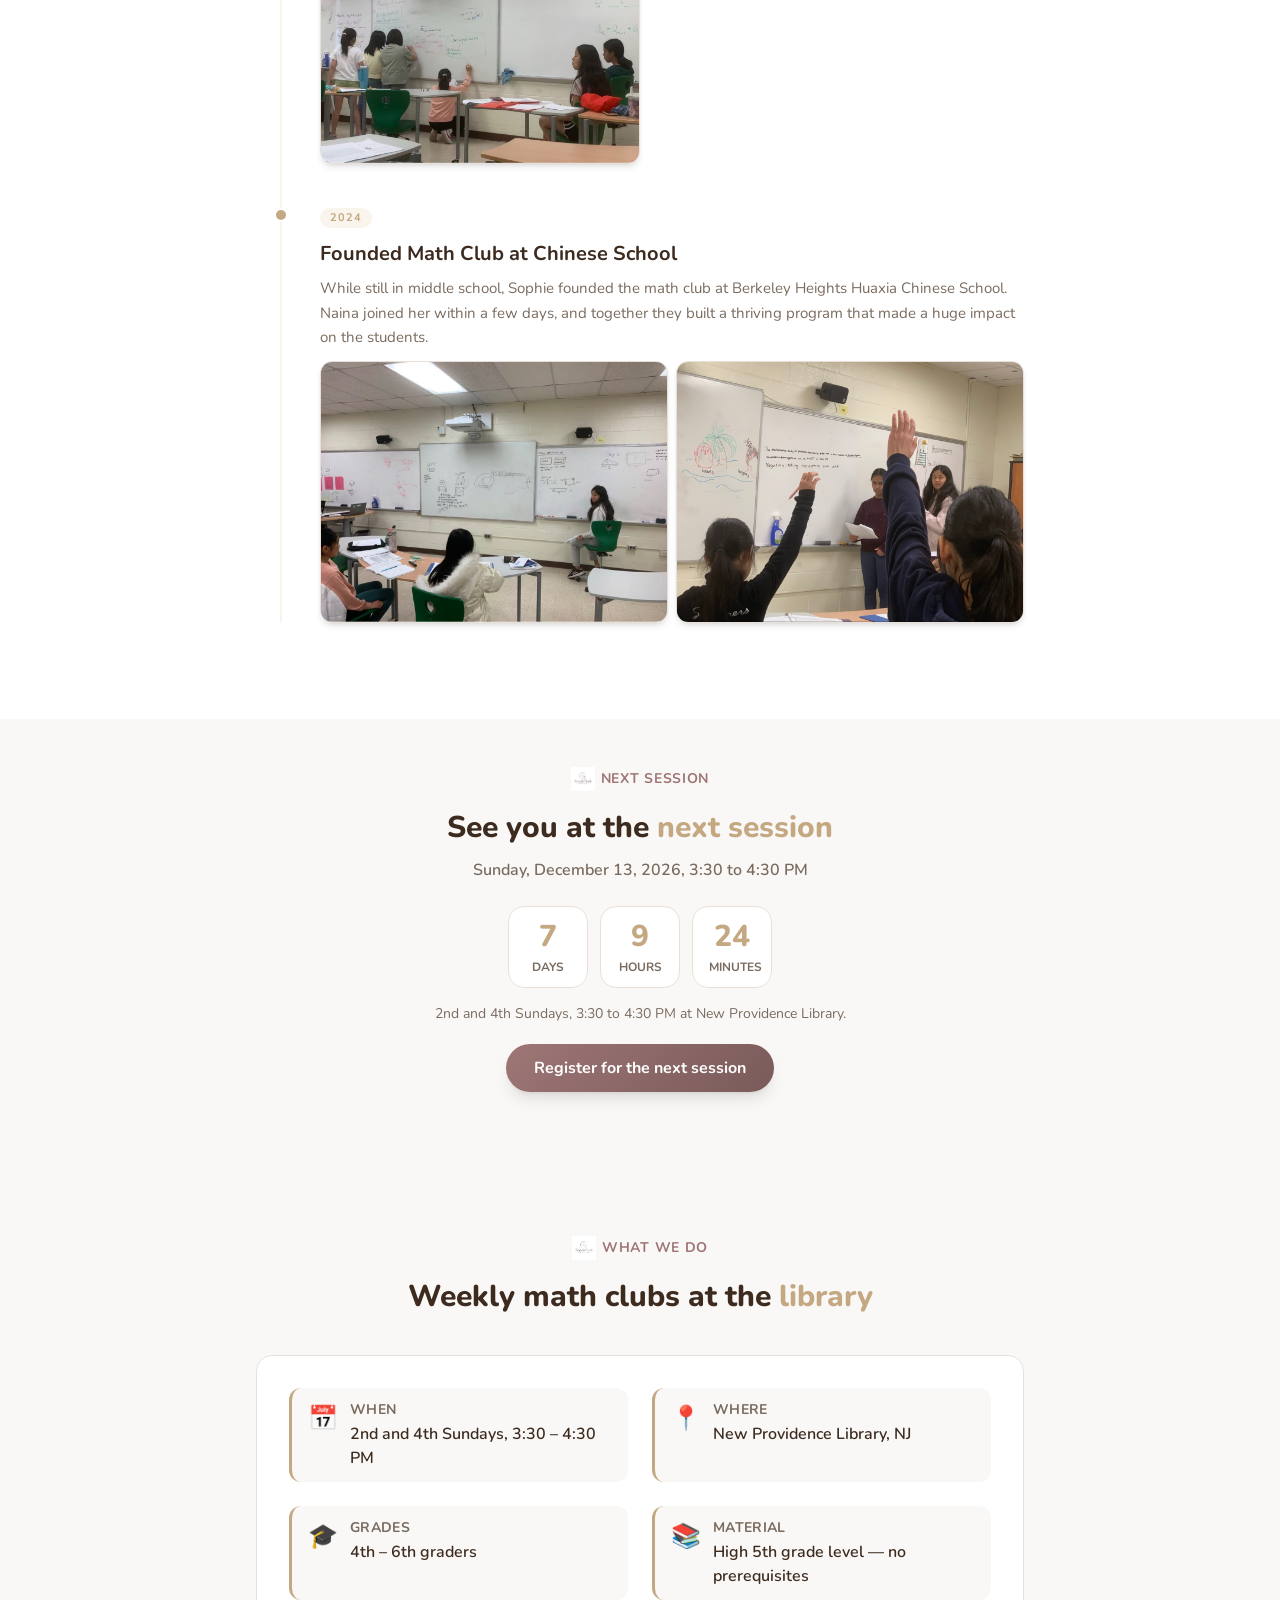
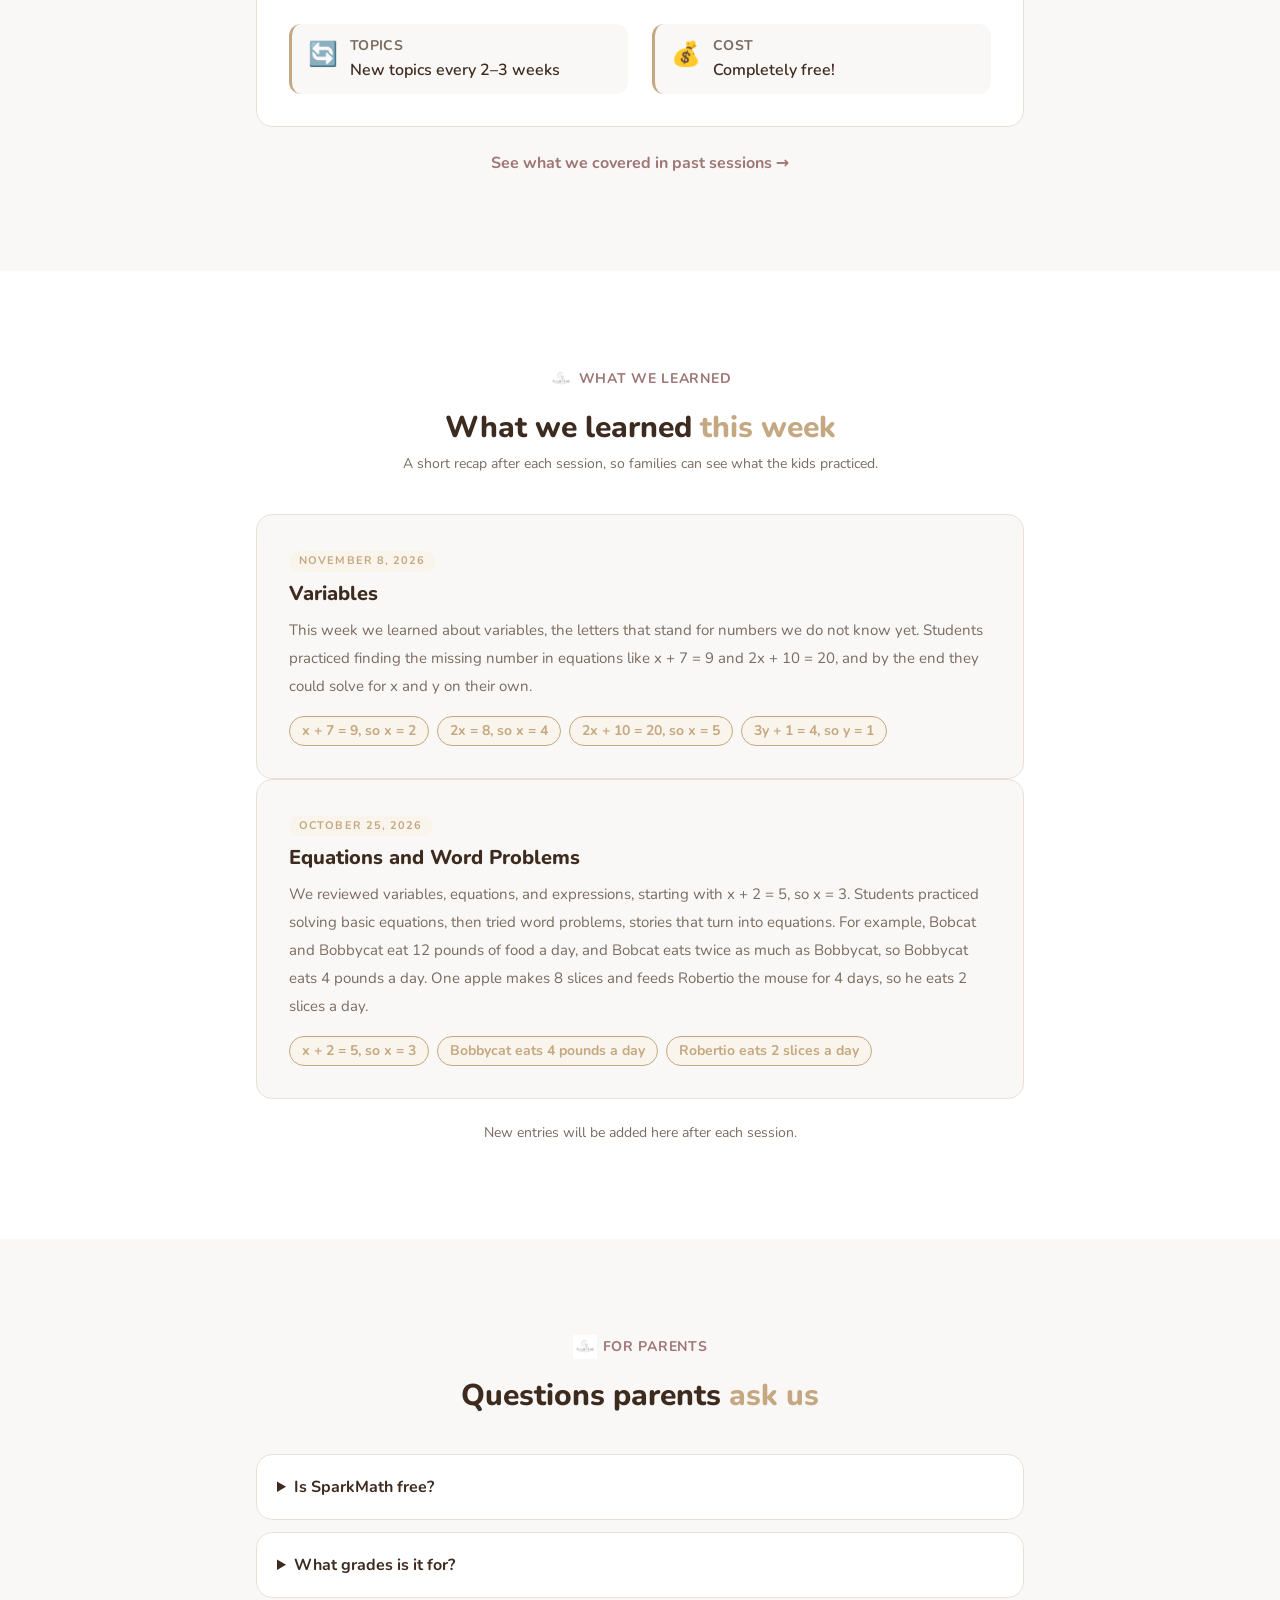
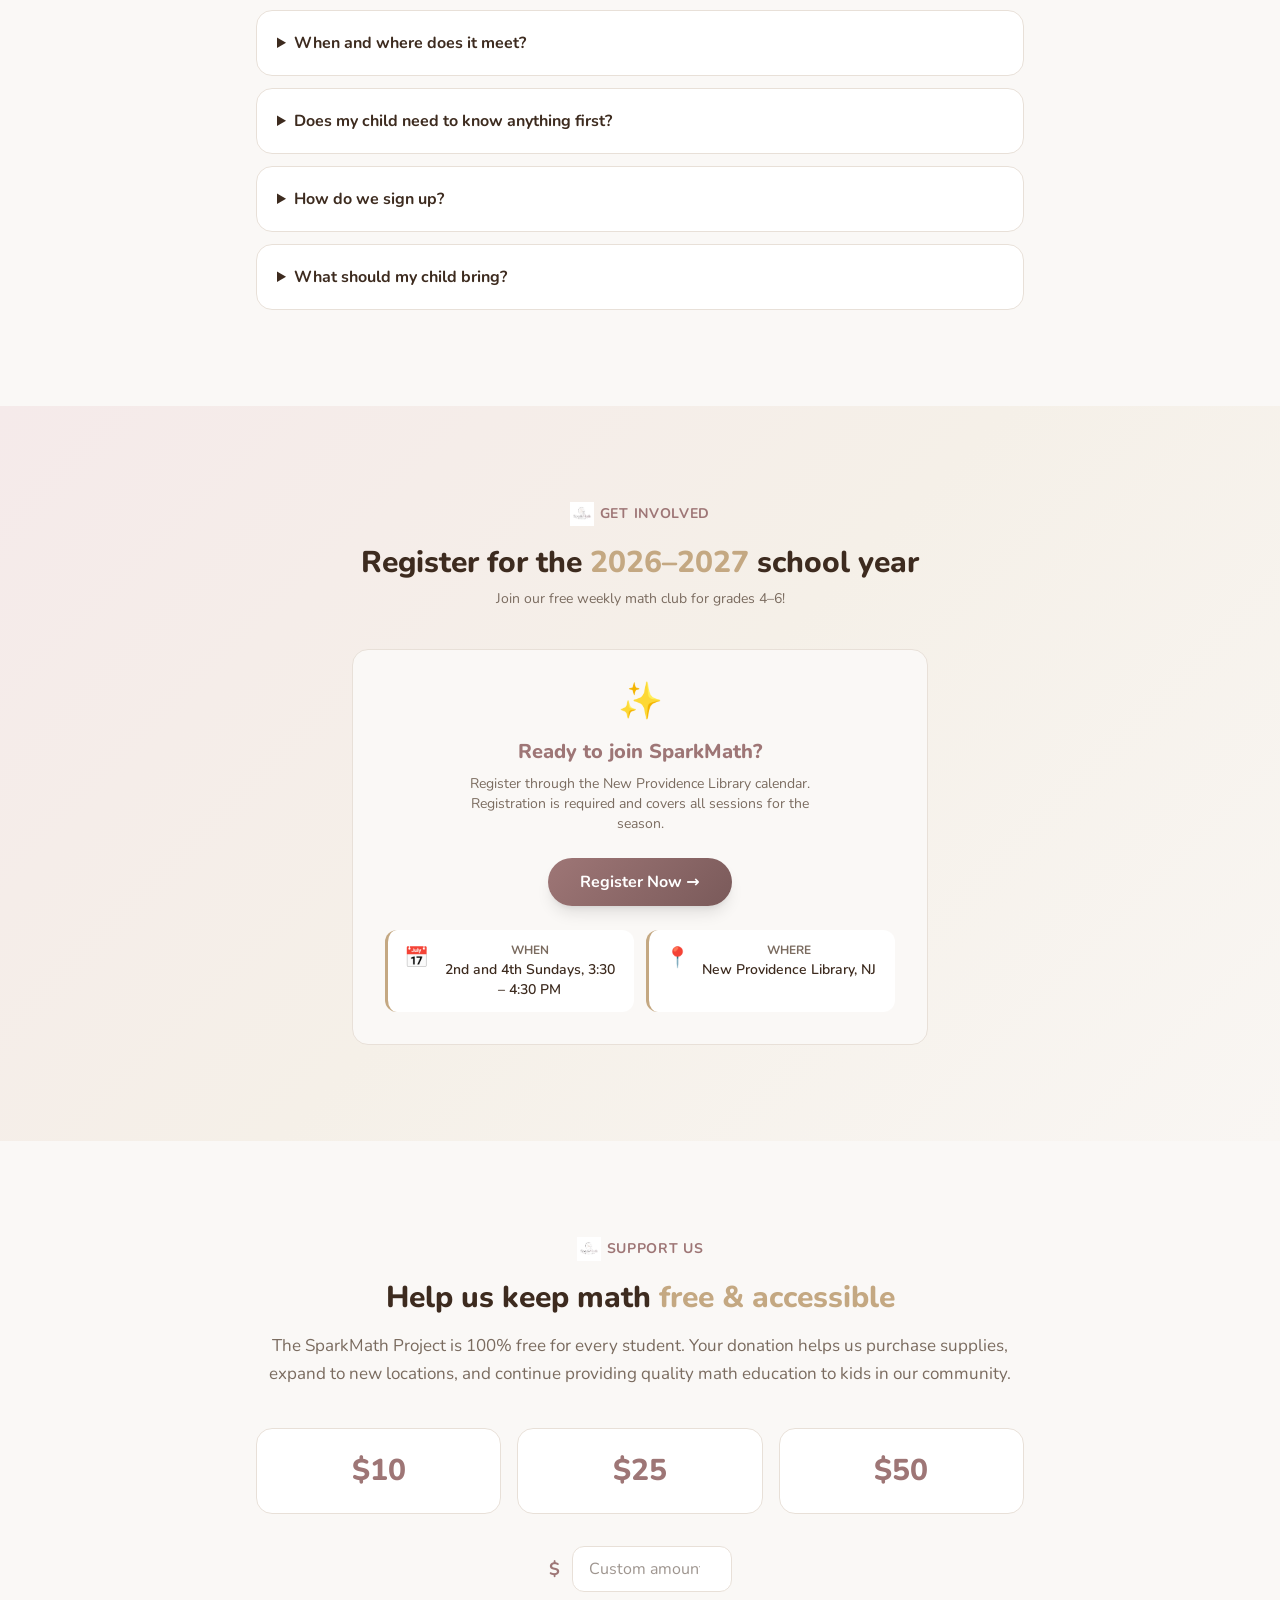
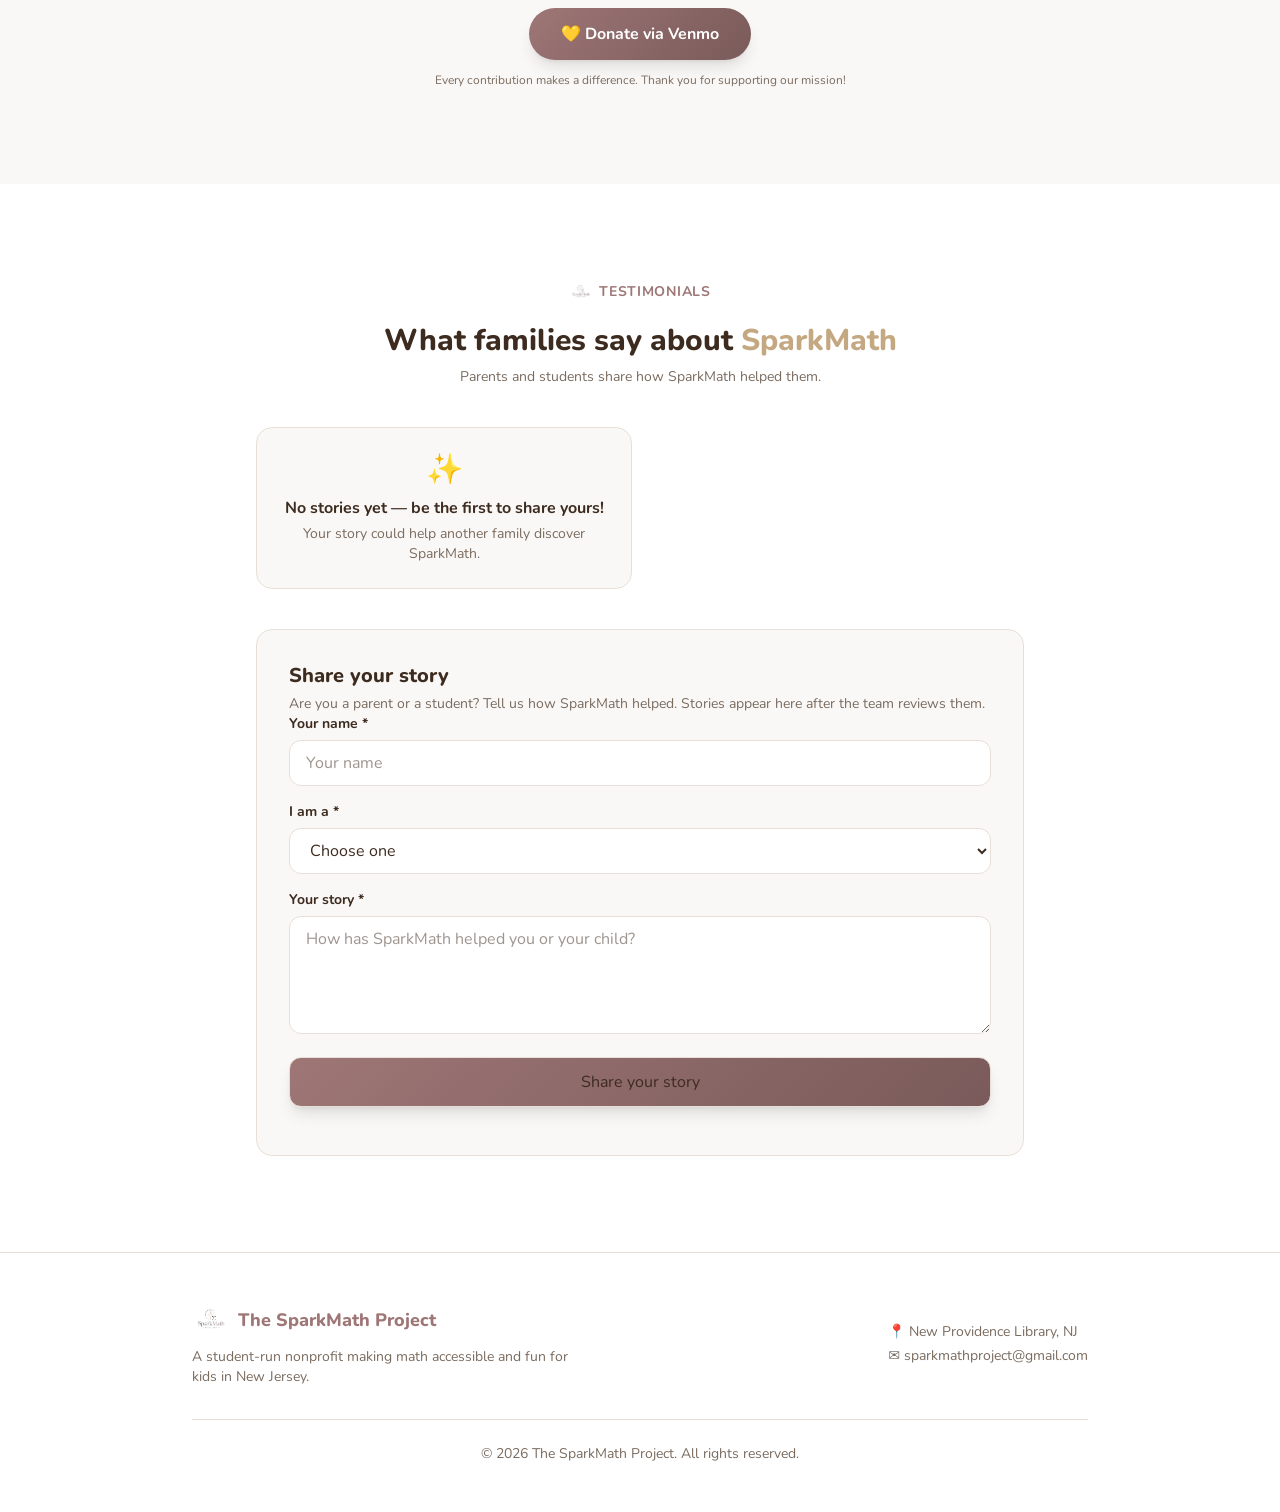
==== commit 6a6f36f6: "Make Weekly Sessions stat box clickable to What We Learned" ====
--- a/index.html
+++ b/index.html
@@ -321,6 +321,24 @@
           missionSection.parentNode.insertBefore(bootBanner, missionSection);
         }
 
+        // 11. Make the "Weekly Sessions" stat box (next to 50+ Kids Taught) a link to What We Learned
+        var statTiles = document.querySelectorAll('#mission .grid > div');
+        statTiles.forEach(function(tile) {
+          if (tile.textContent.indexOf('Weekly') !== -1 && tile.textContent.indexOf('Sessions') !== -1) {
+            tile.style.cursor = 'pointer';
+            tile.setAttribute('title', 'See what we covered in past sessions');
+            var cap = document.createElement('div');
+            cap.className = 'text-xs font-bold mt-1';
+            cap.style.color = 'var(--accent)';
+            cap.textContent = 'See what we covered \u2192';
+            tile.appendChild(cap);
+            tile.addEventListener('click', function() {
+              var target = document.getElementById('learned');
+              if (target) target.scrollIntoView({behavior: 'smooth'});
+            });
+          }
+        });
+
         return true;
       }
 
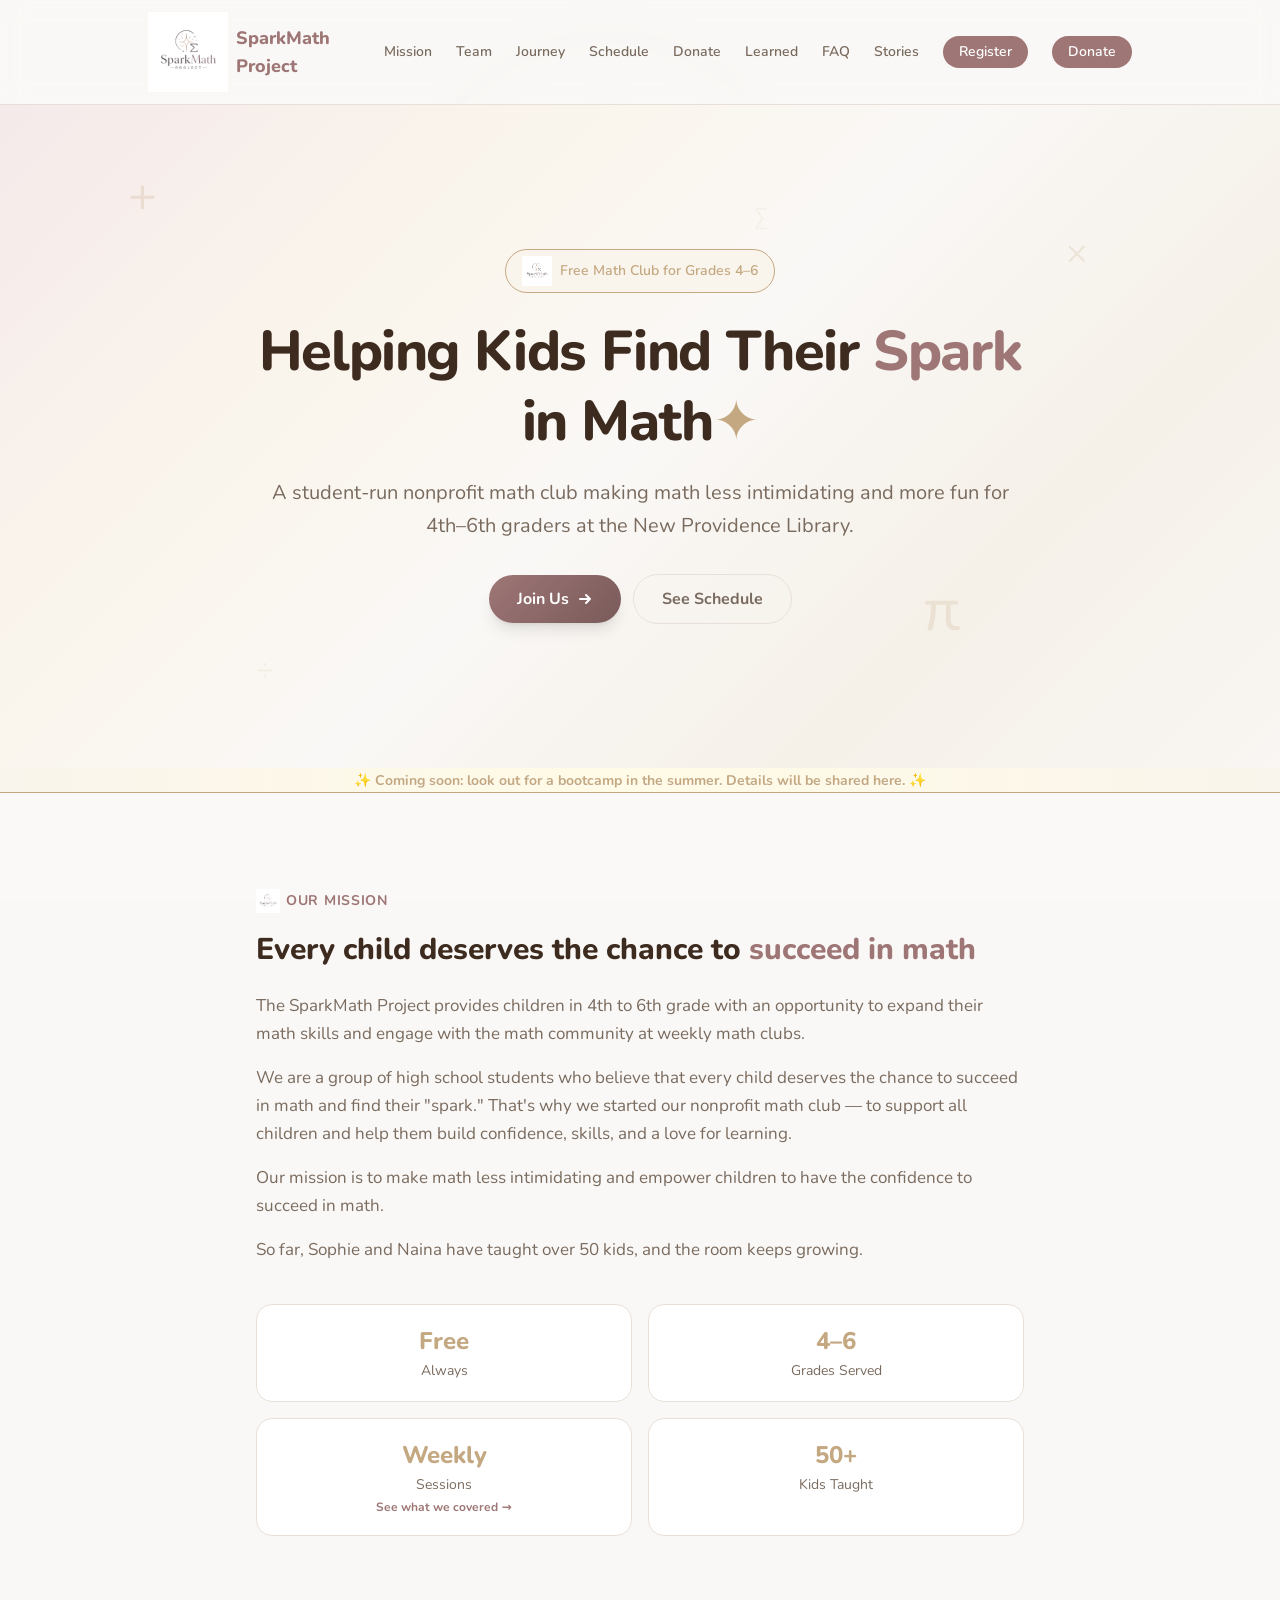
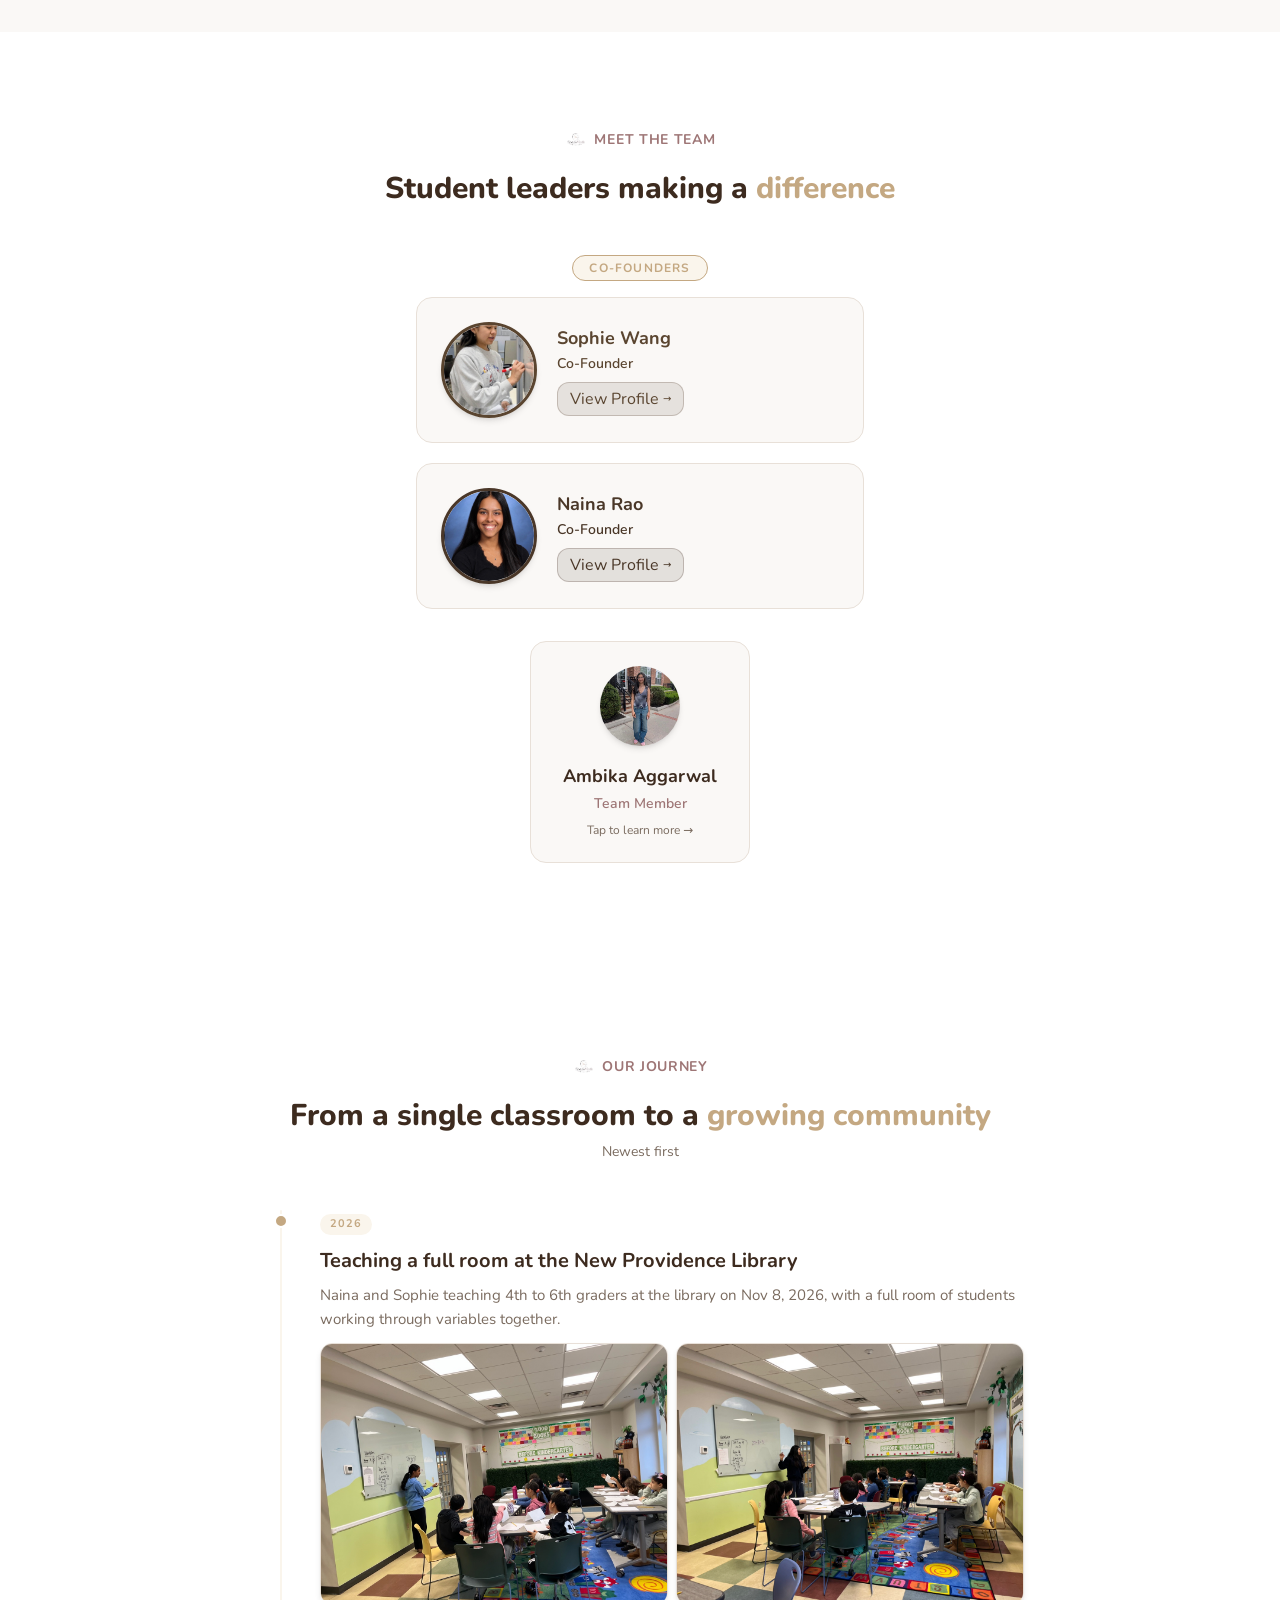
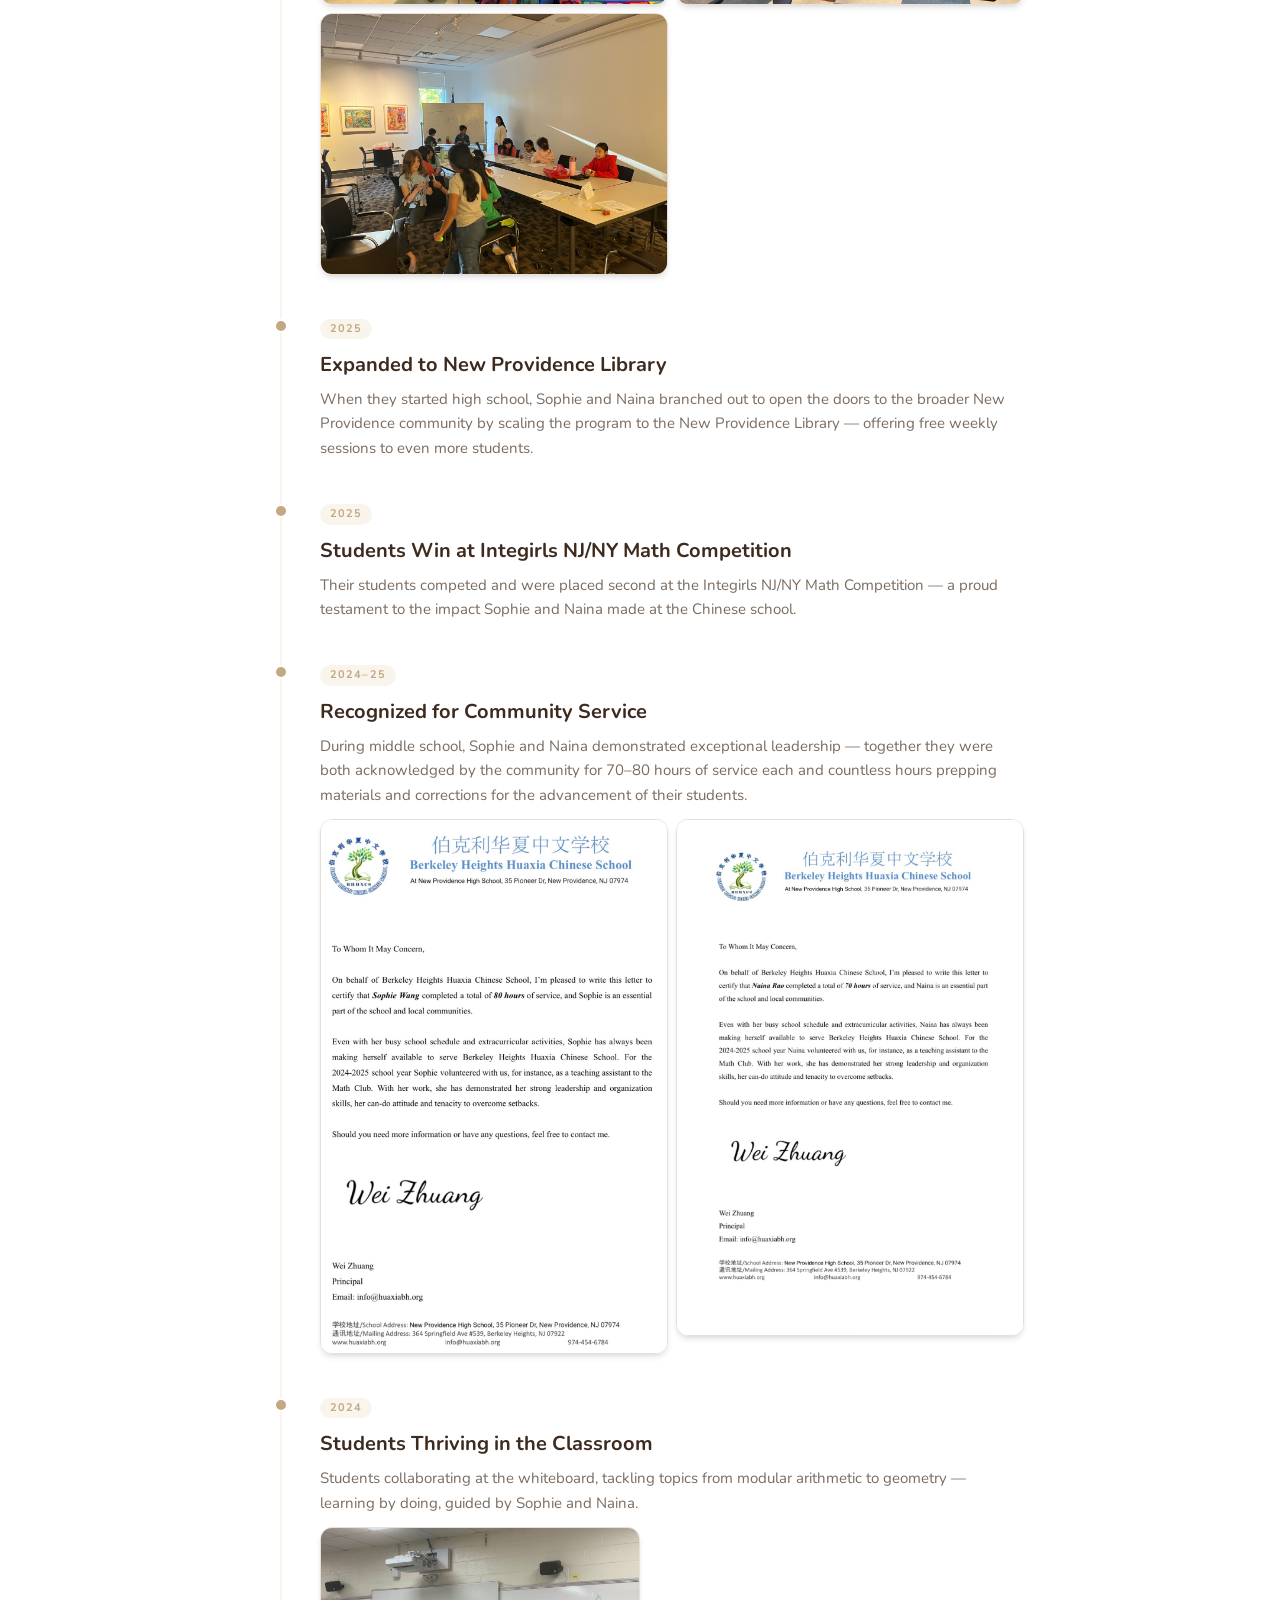
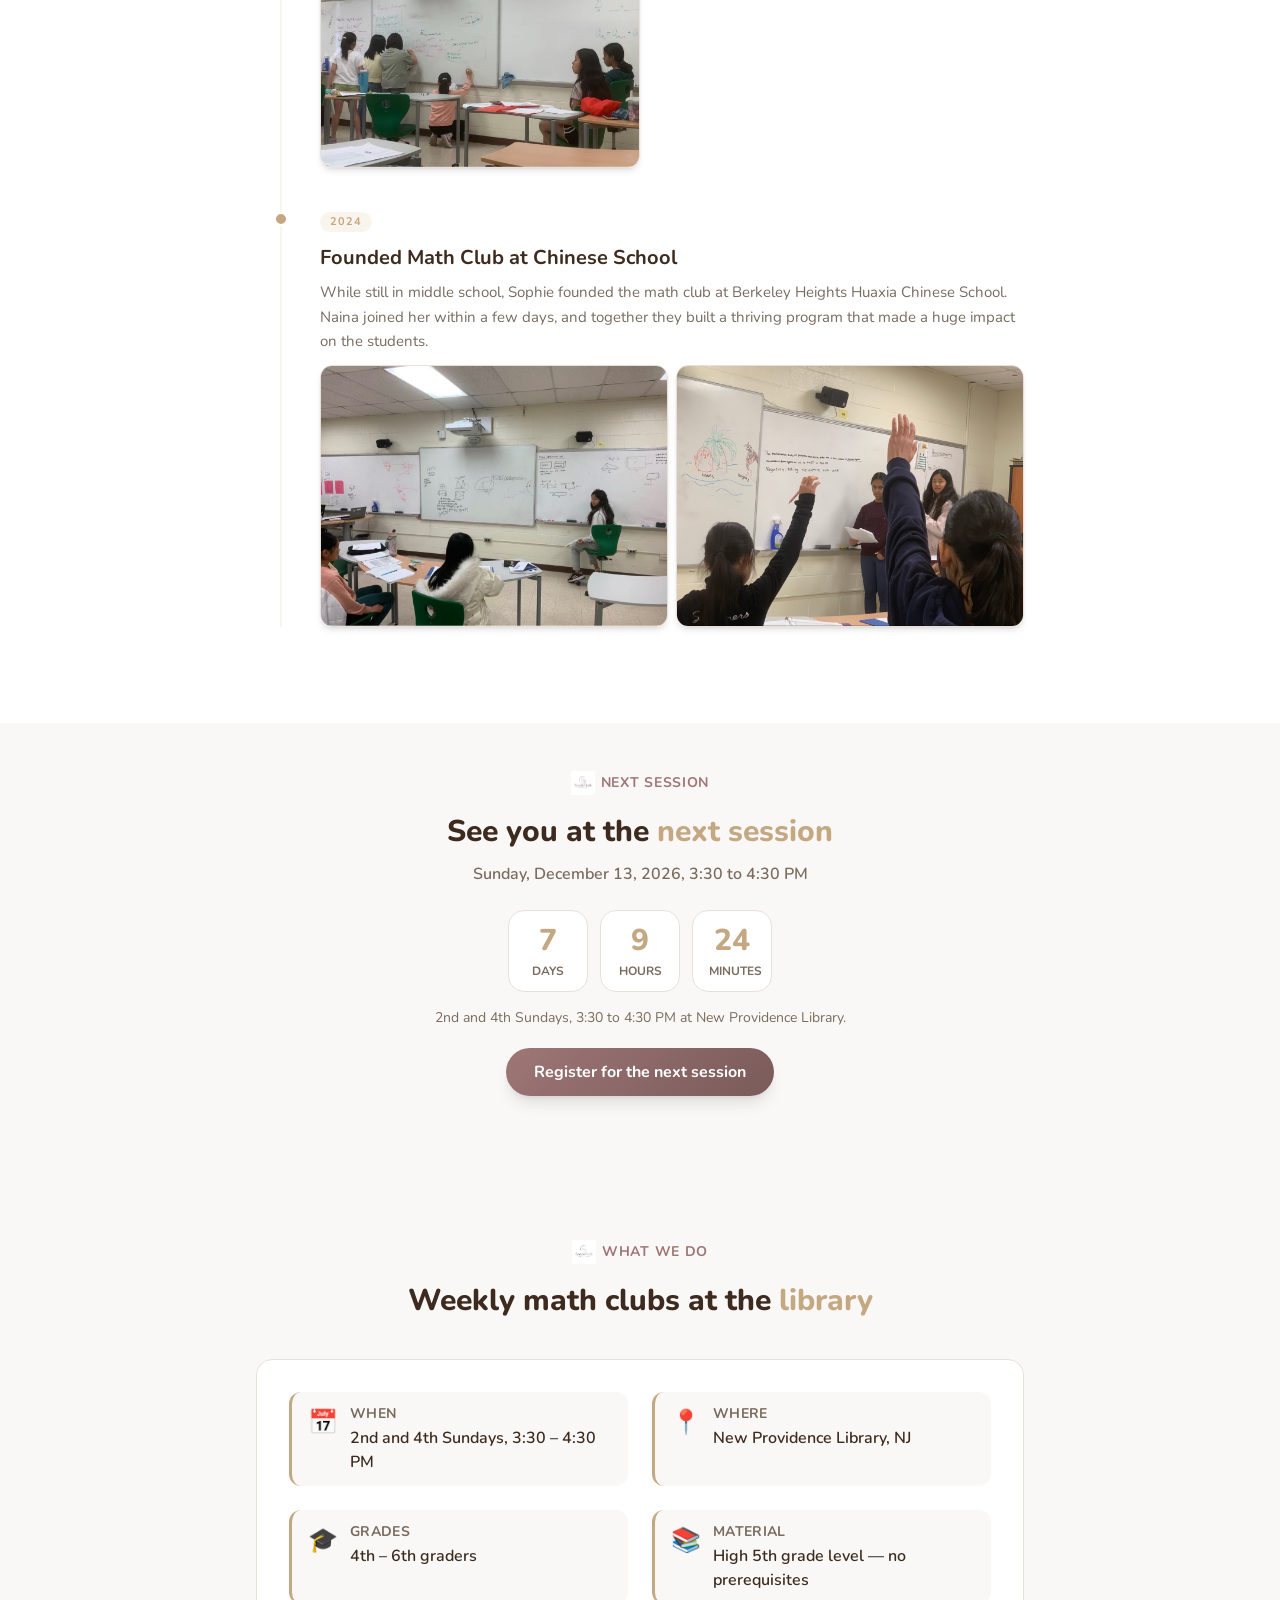
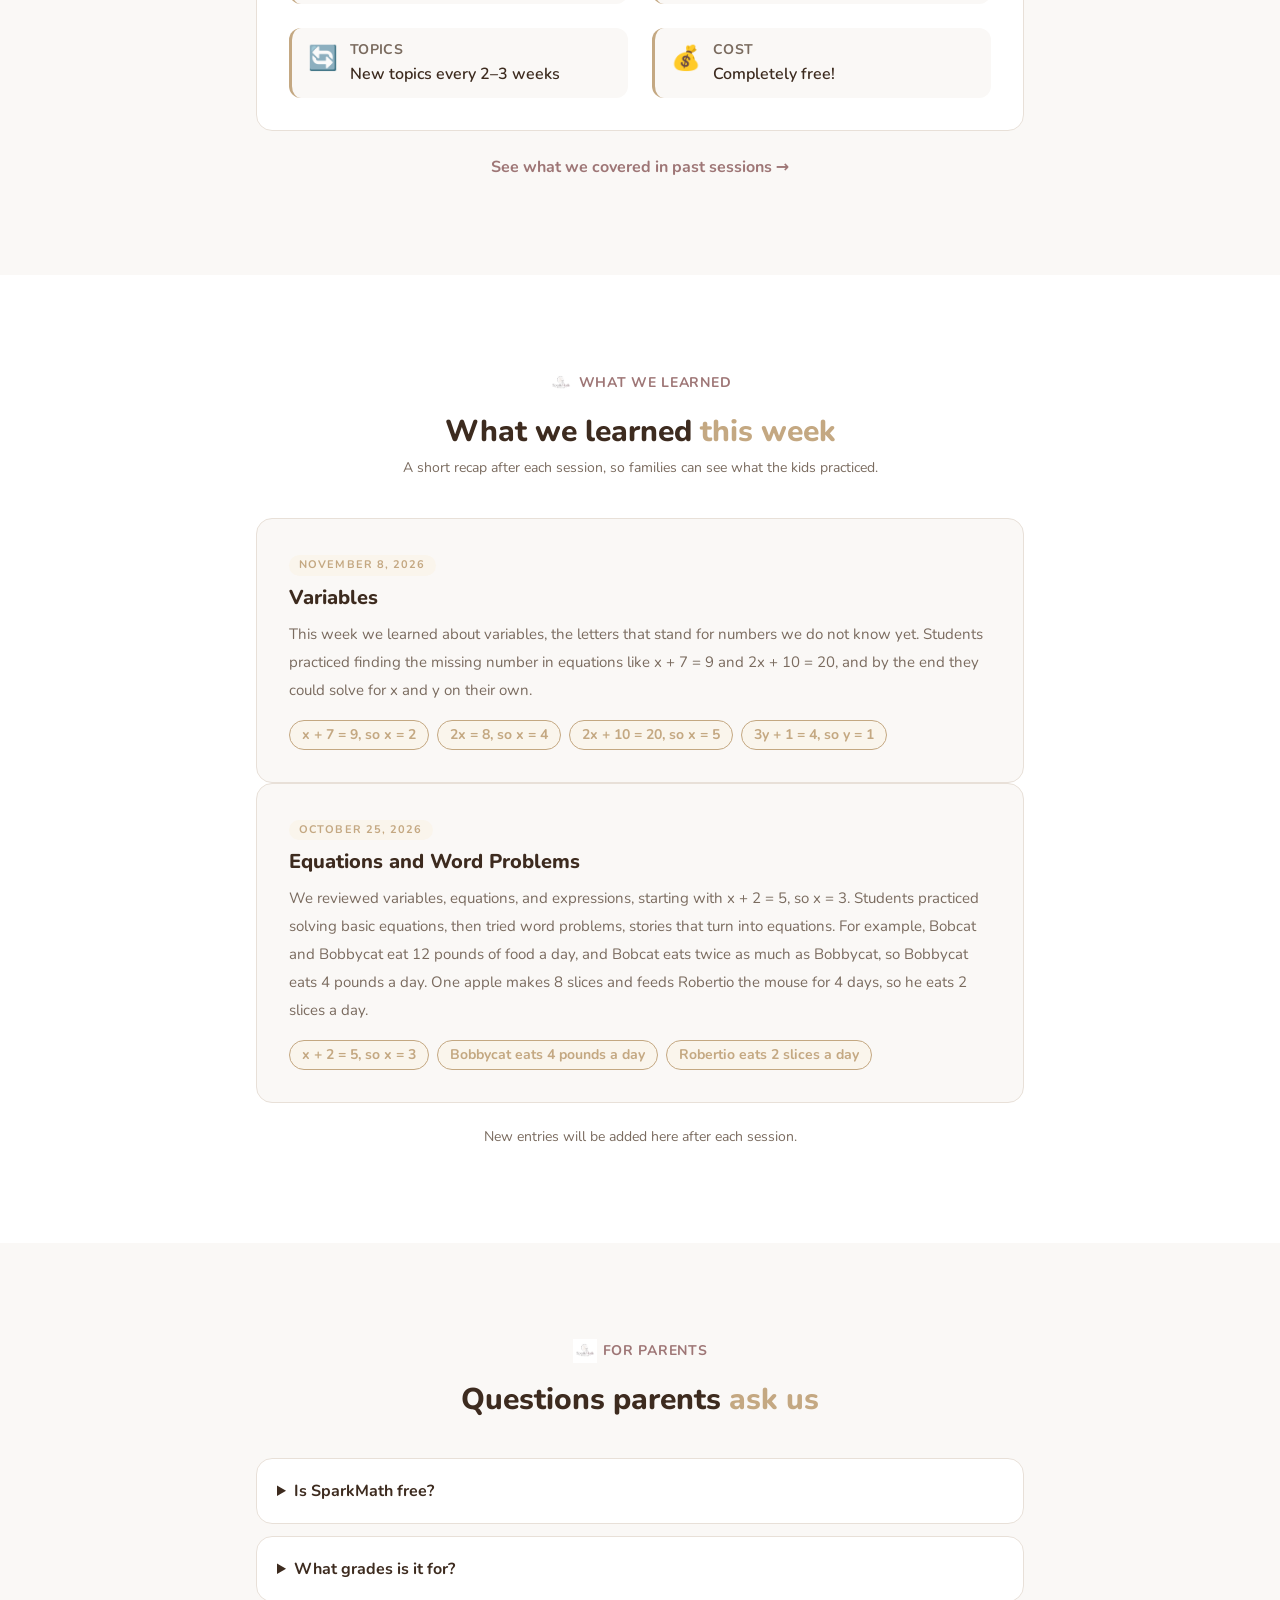
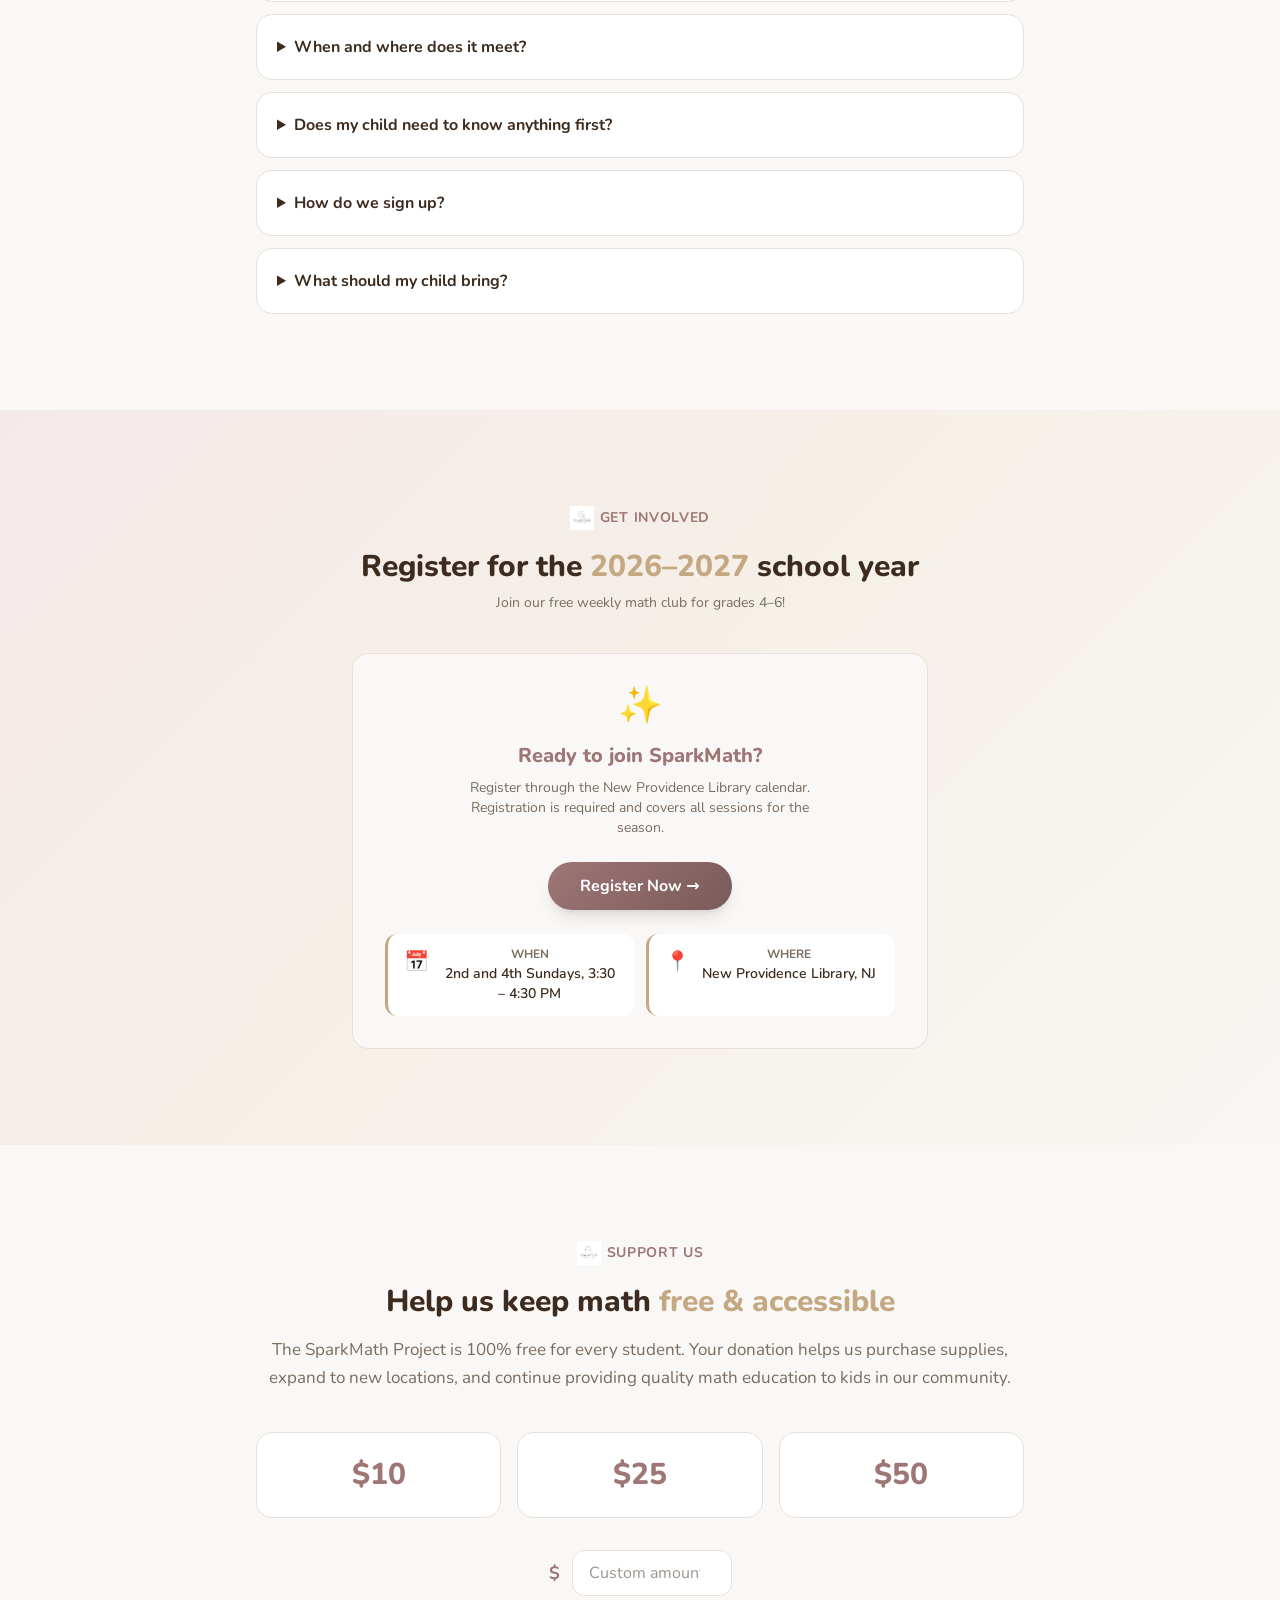
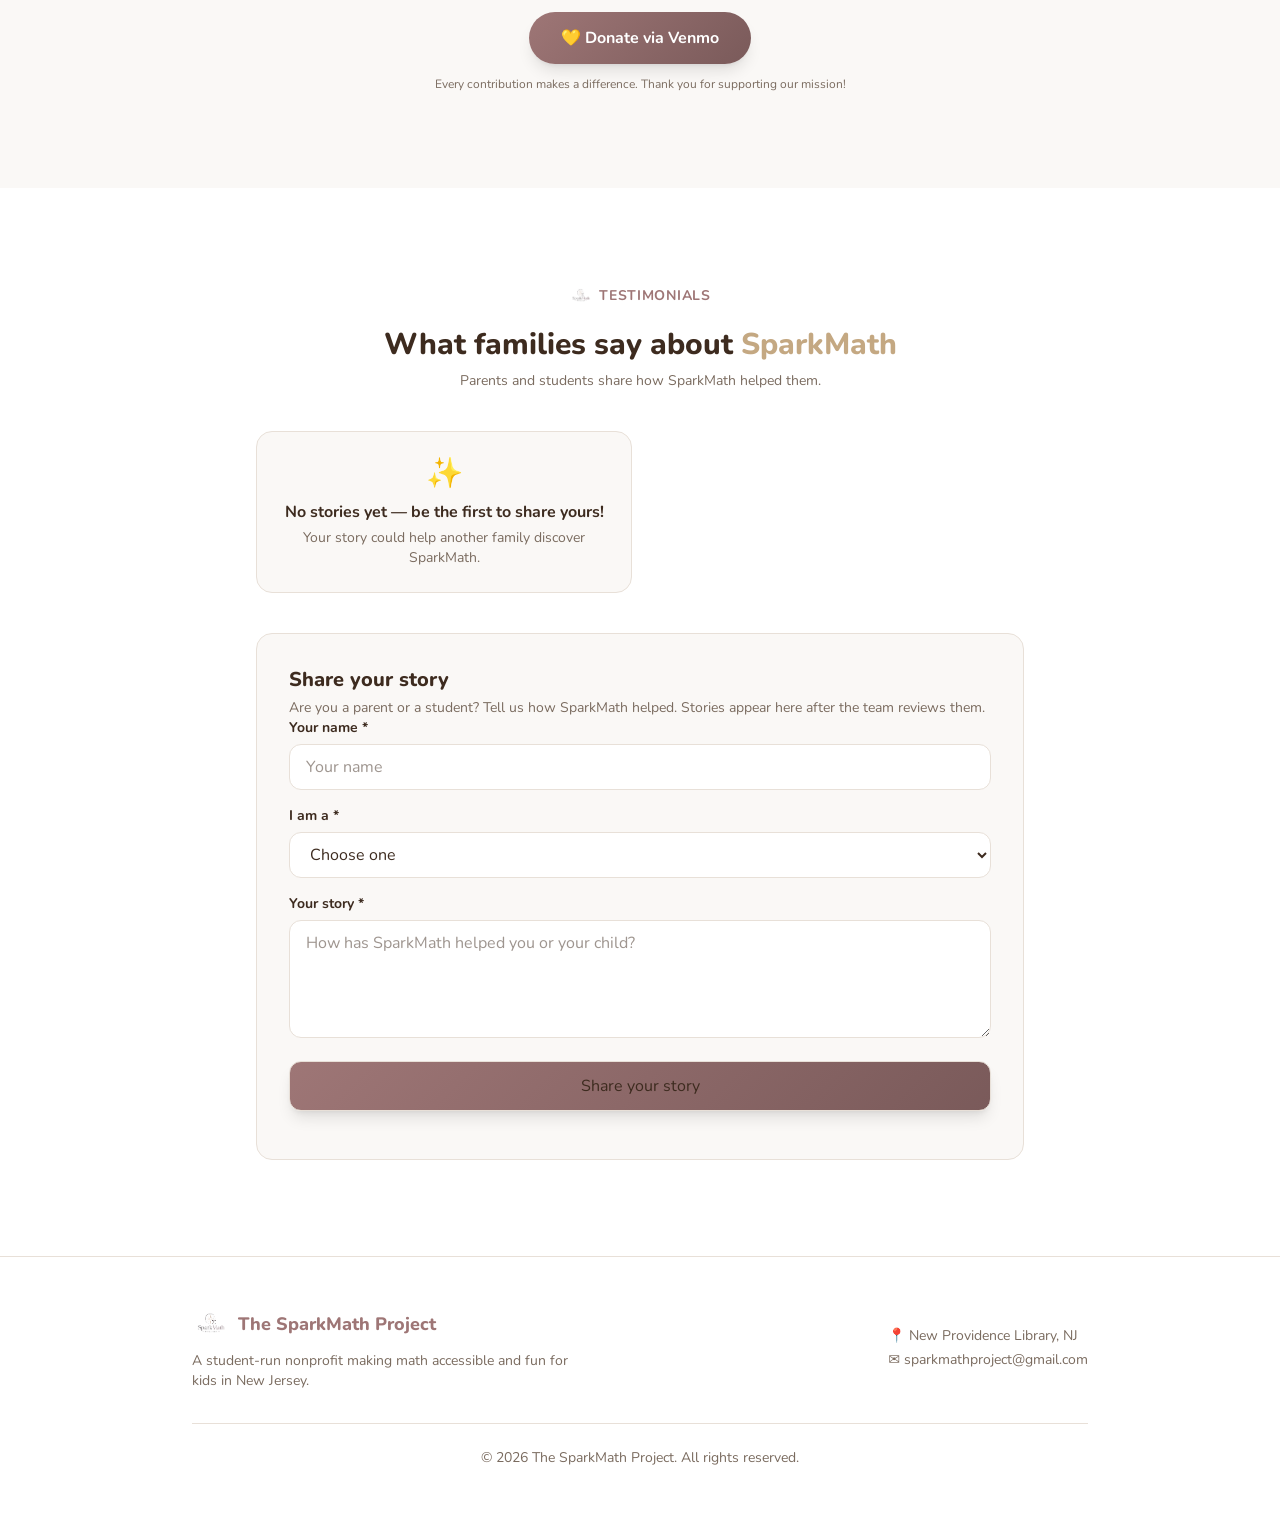
==== commit 99a07b70: "Make summer bootcamp banner fancy with side-to-side sway" ====
--- a/index.html
+++ b/index.html
@@ -313,11 +313,14 @@
         // 10. Summer bootcamp coming soon banner, before the Mission section
         var missionSection = document.getElementById('mission');
         if (missionSection) {
+          var bootStyle = document.createElement('style');
+          bootStyle.textContent = '@keyframes bootcamp-sway { 0%, 100% { transform: translateX(-10px); } 50% { transform: translateX(10px); } } .bootcamp-sway { display: inline-block; animation: bootcamp-sway 2.2s ease-in-out infinite; }';
+          document.head.appendChild(bootStyle);
           var bootBanner = document.createElement('div');
           bootBanner.className = 'px-5 py-4 text-center';
-          bootBanner.style.background = 'var(--gold-50)';
+          bootBanner.style.background = 'linear-gradient(90deg, var(--gold-50), #fffbe6, var(--gold-50))';
           bootBanner.style.borderBottom = '1px solid var(--gold)';
-          bootBanner.innerHTML = '<p class="text-sm sm:text-base font-bold" style="color:var(--gold)">Coming soon: look out for a bootcamp in the summer. Details will be shared here.</p>';
+          bootBanner.innerHTML = '<p class="bootcamp-sway text-sm sm:text-base font-bold" style="color:var(--gold);text-shadow:0 1px 0 rgba(255,255,255,0.7)">\u2728 Coming soon: look out for a bootcamp in the summer. Details will be shared here. \u2728</p>';
           missionSection.parentNode.insertBefore(bootBanner, missionSection);
         }
 
